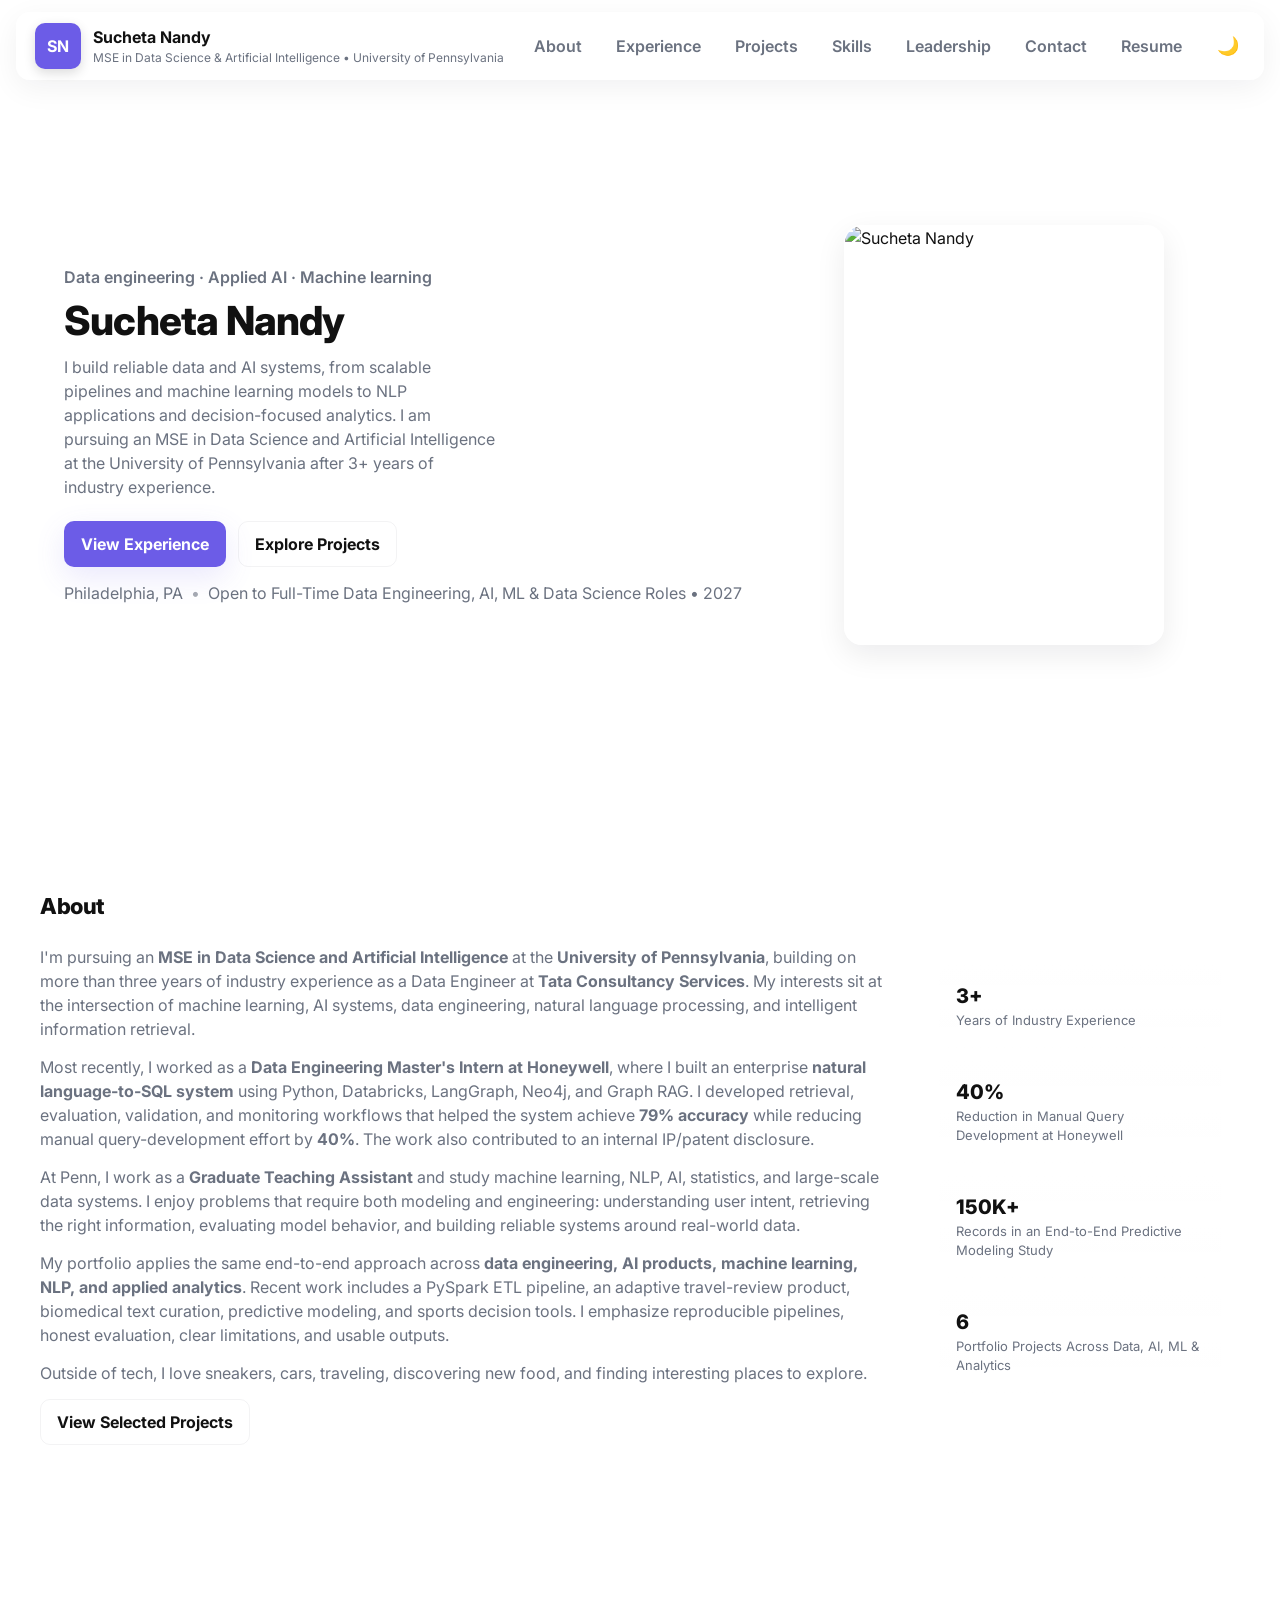
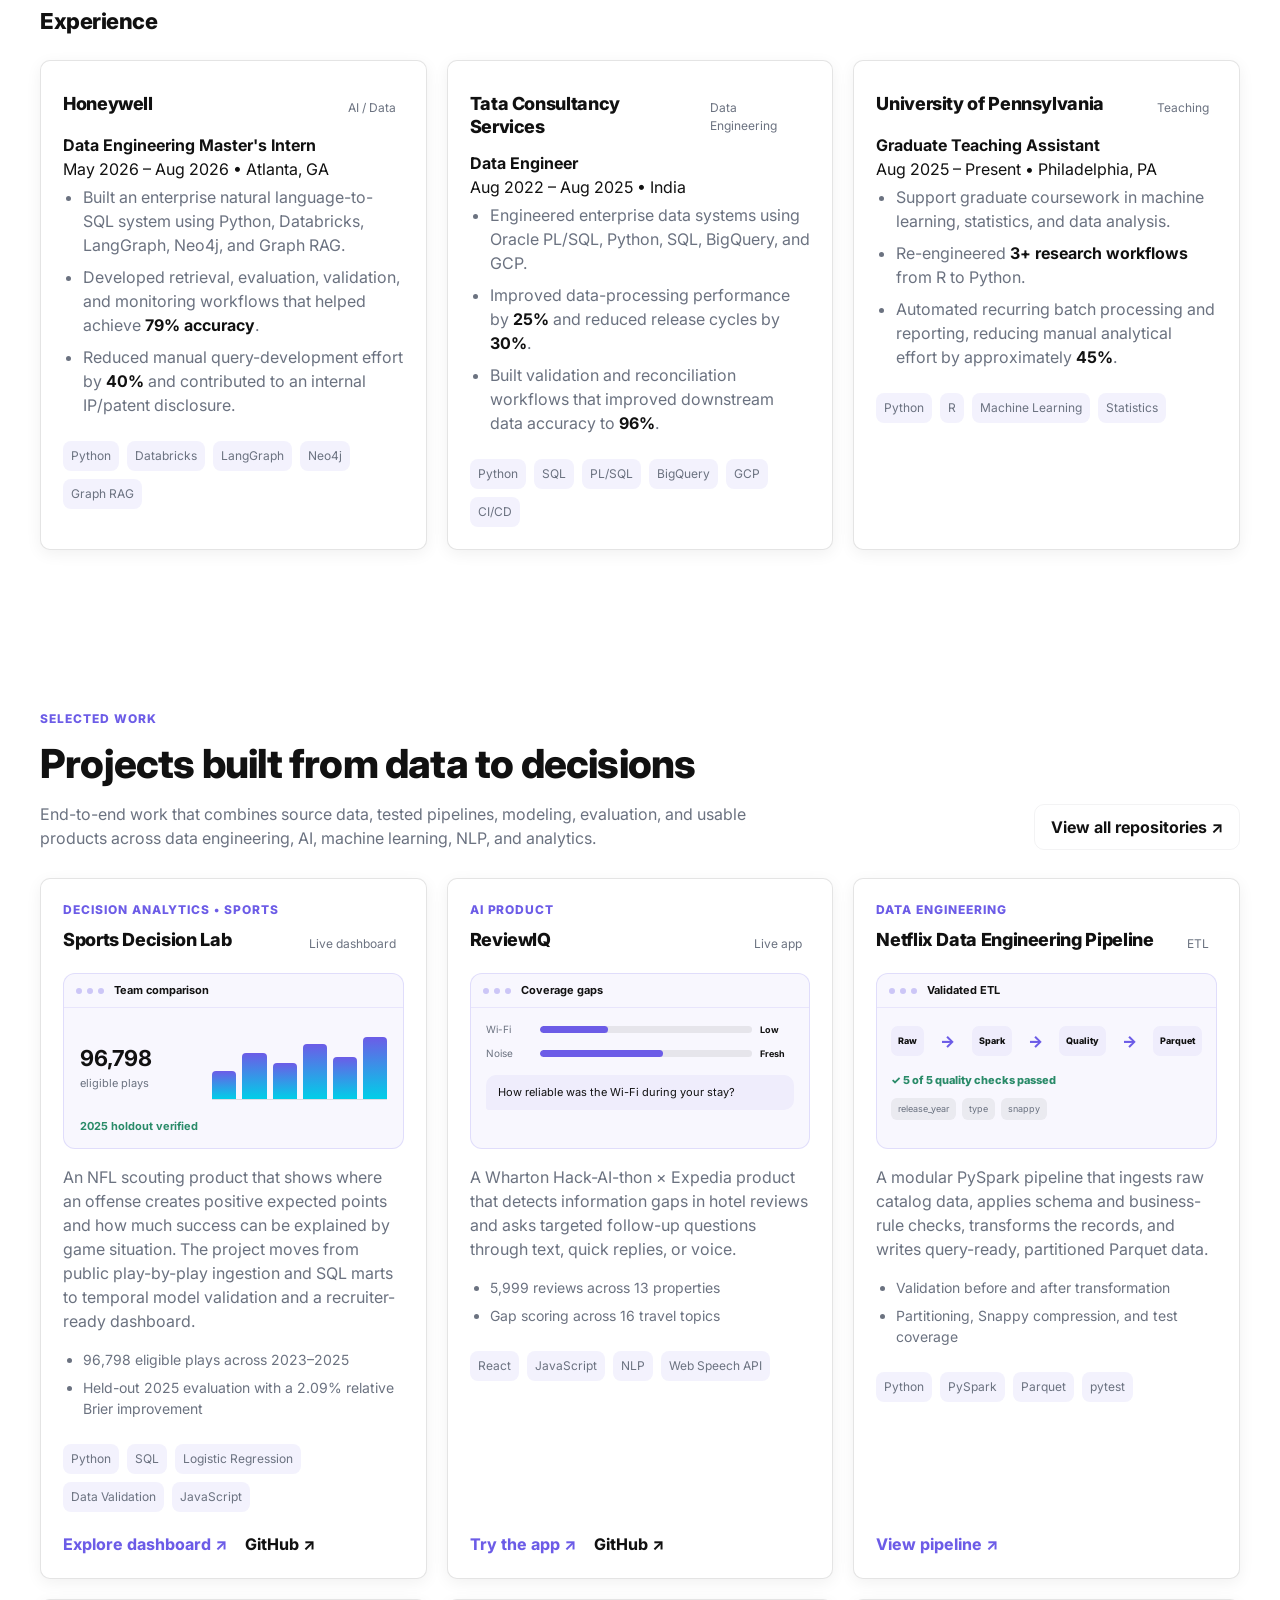
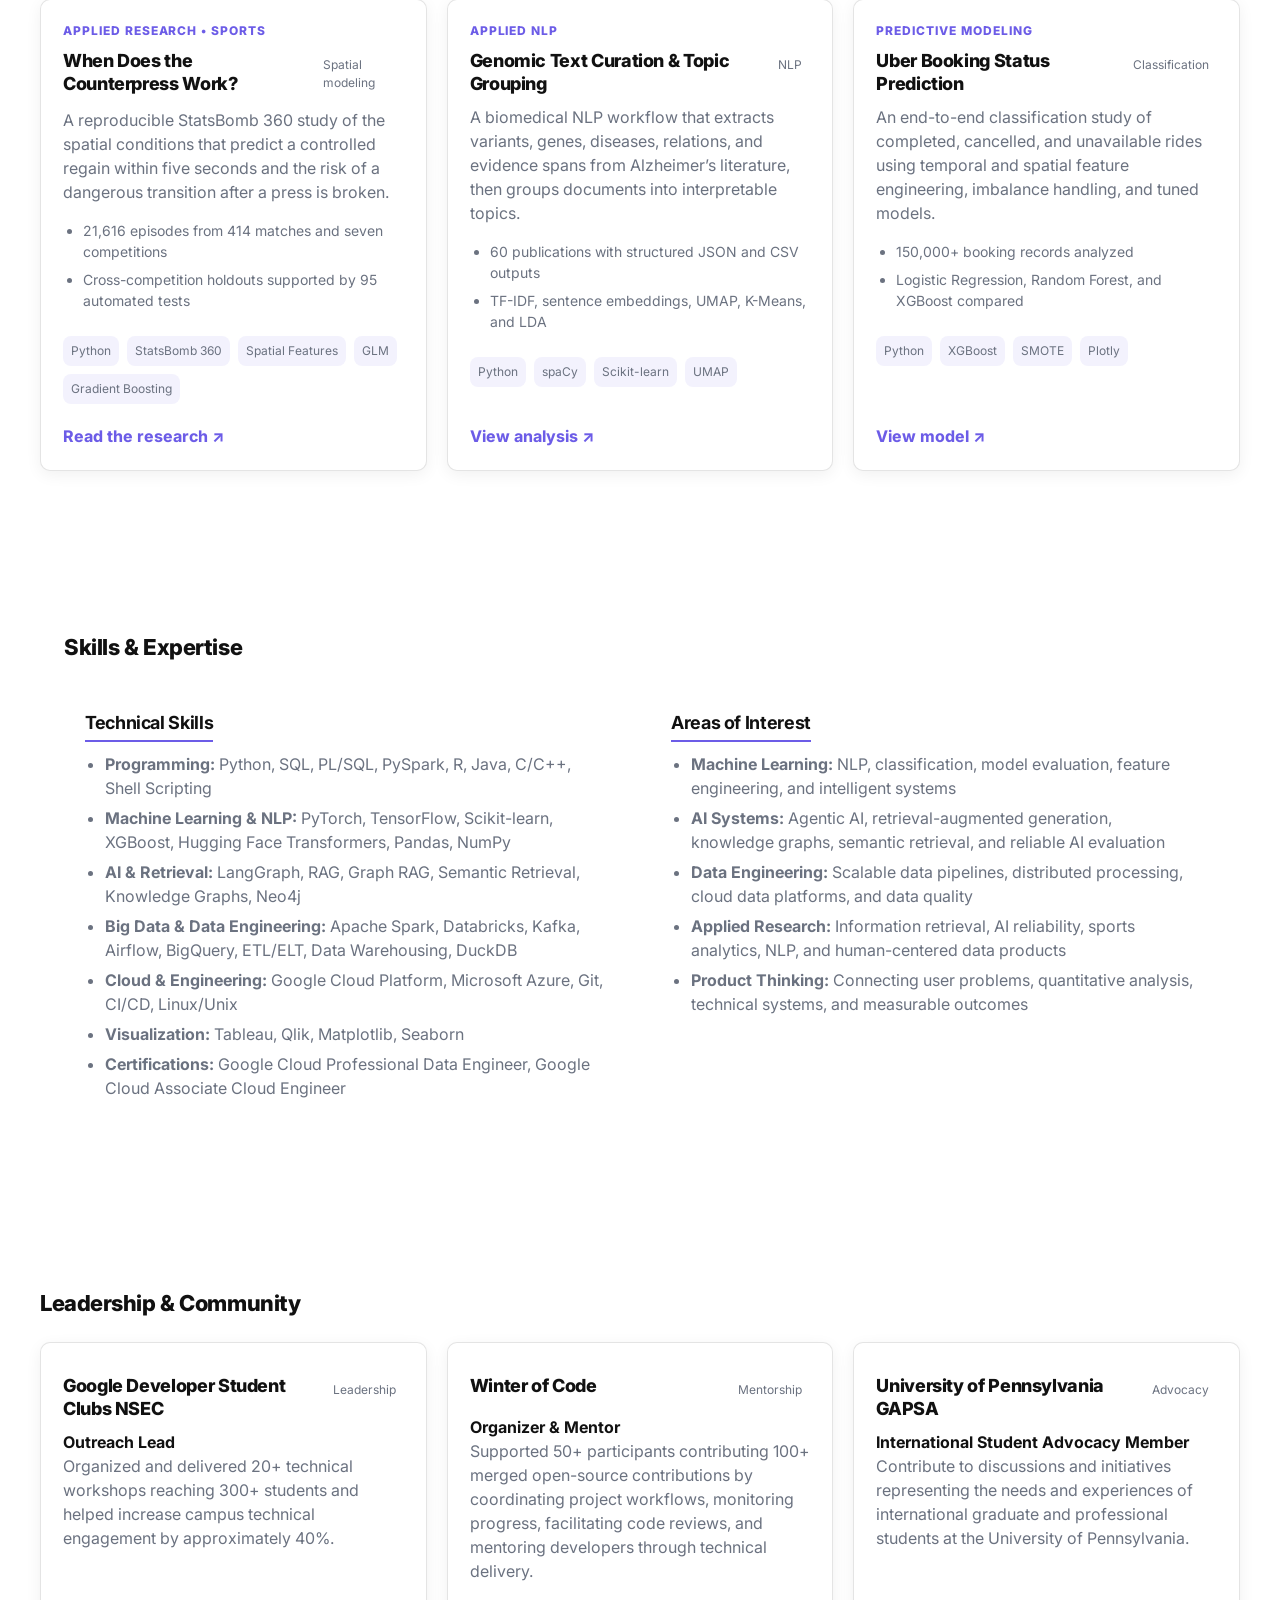
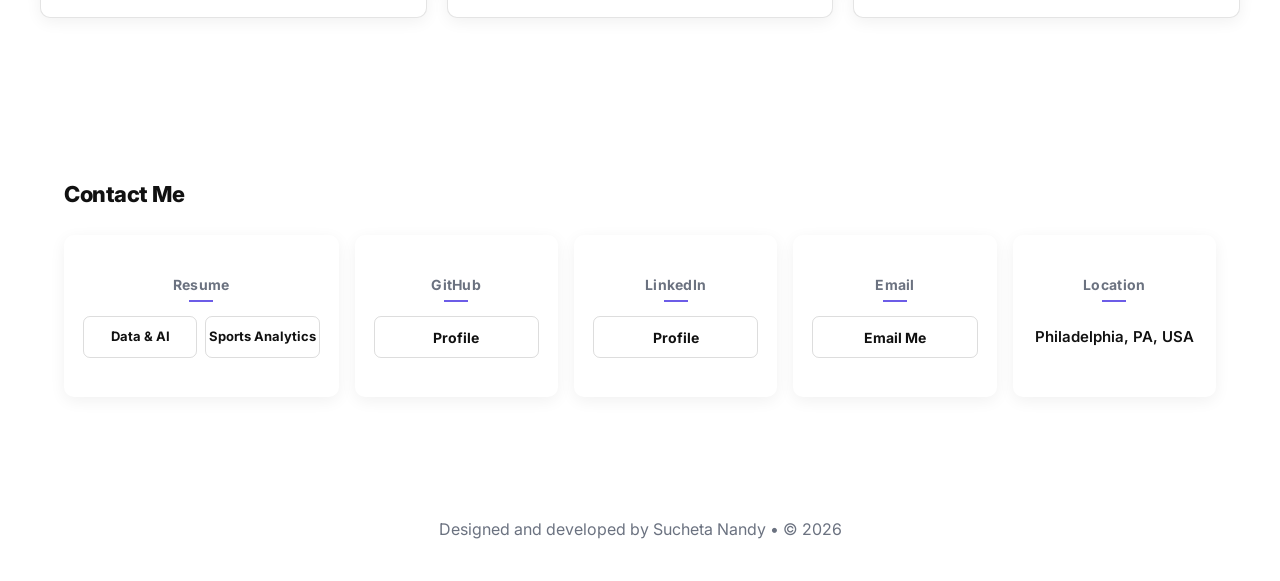
==== index.html @ 01cc17a0 "Align contact card content on shared rows" ====
<!doctype html>
<html lang="en">

<head>
  <meta charset="utf-8" />

  <meta
    name="viewport"
    content="width=device-width, initial-scale=1"
  />

  <title>Sucheta Nandy | Data, AI &amp; Machine Learning</title>

  <link
    rel="icon"
    type="image/png"
    href="images/favourite.png"
  />

  <meta
    name="description"
    content="Sucheta Nandy is a University of Pennsylvania MSE candidate and data engineer building reliable products across data engineering, artificial intelligence, machine learning, NLP, and applied analytics."
  />

  <link rel="canonical" href="https://sucheta-nandy.github.io/" />
  <meta name="theme-color" content="#6c5ce7" />

  <meta property="og:type" content="website" />
  <meta property="og:site_name" content="Sucheta Nandy" />
  <meta property="og:title" content="Sucheta Nandy | Data, AI &amp; Machine Learning" />
  <meta property="og:description" content="Data engineer and UPenn MSE candidate building reliable systems across data engineering, artificial intelligence, machine learning, NLP, and analytics." />
  <meta property="og:url" content="https://sucheta-nandy.github.io/" />
  <meta property="og:image" content="https://sucheta-nandy.github.io/assets/images/portfolio-social-preview.png" />
  <meta property="og:image:width" content="1200" />
  <meta property="og:image:height" content="630" />
  <meta property="og:image:alt" content="Sucheta Nandy data, AI, and machine learning portfolio" />

  <meta name="twitter:card" content="summary_large_image" />
  <meta name="twitter:title" content="Sucheta Nandy | Data, AI &amp; Machine Learning" />
  <meta name="twitter:description" content="Building reliable systems from data to decisions." />
  <meta name="twitter:image" content="https://sucheta-nandy.github.io/assets/images/portfolio-social-preview.png" />
  <meta name="twitter:image:alt" content="Sucheta Nandy data, AI, and machine learning portfolio" />

  <link rel="preconnect" href="https://fonts.googleapis.com" />
  <link rel="preconnect" href="https://fonts.gstatic.com" crossorigin />
  <link
    href="https://fonts.googleapis.com/css2?family=Inter:wght@400;500;600;700;800&display=swap"
    rel="stylesheet"
  />

  <link
    rel="stylesheet"
    href="style.css?v=20261102-2"
  />
</head>


<body data-theme="light">

  <!-- ===================================================== -->
  <!-- HEADER -->
  <!-- ===================================================== -->

  <header class="nav glass">

    <div class="brand">

      <div class="logo">
        SN
      </div>

      <div class="brand-text">

        <div class="name">
          Sucheta Nandy
        </div>

        <div class="subtitle">
          MSE in Data Science &amp; Artificial Intelligence • University of Pennsylvania
        </div>

      </div>

    </div>


    <nav class="nav-links">

      <a href="#about">
        About
      </a>

      <a href="#experience">
        Experience
      </a>

      <a href="#projects">
        Projects
      </a>

      <a href="#skills">
        Skills
      </a>

      <a href="#leadership">
        Leadership
      </a>

      <a href="#contact">
        Contact
      </a>

      <a
        href="assets/resumes/sucheta-nandy-data-ai-resume.pdf"
        target="_blank"
        rel="noopener noreferrer"
      >
        Resume
      </a>

    </nav>


    <div class="controls">

      <button
        id="themeToggle"
        aria-label="Toggle theme"
      >
        🌙
      </button>

      <button
        id="menuToggle"
        class="mobile-only"
        aria-label="Open menu"
      >
        ☰
      </button>

    </div>

  </header>



  <!-- ===================================================== -->
  <!-- MOBILE MENU -->
  <!-- ===================================================== -->

  <div
    id="mobileMenu"
    class="mobile-menu"
  >

    <a href="#about">
      About
    </a>

    <a href="#experience">
      Experience
    </a>

    <a href="#projects">
      Projects
    </a>

    <a href="#skills">
      Skills
    </a>

    <a href="#leadership">
      Leadership
    </a>

    <a href="#contact">
      Contact
    </a>

    <a
      href="assets/resumes/sucheta-nandy-data-ai-resume.pdf"
      target="_blank"
      rel="noopener noreferrer"
    >
      Resume
    </a>

  </div>



  <main>

    <!-- ===================================================== -->
    <!-- HERO -->
    <!-- ===================================================== -->

    <section class="hero">

      <div class="hero-inner">

        <div class="hero-left">

          <div class="eyebrow">
            Data engineering · Applied AI · Machine learning
          </div>


          <h1 class="title">

            <span class="static">
              Sucheta Nandy
            </span>

          </h1>


          <p class="lead">
            I build reliable data and AI systems, from scalable
            pipelines and machine learning models to NLP applications
            and decision-focused analytics. I am pursuing an MSE in
            Data Science and Artificial Intelligence at the University
            of Pennsylvania after 3+ years of industry experience.
          </p>


          <div class="hero-ctas">

            <a
              href="#experience"
              class="btn primary"
            >
              View Experience
            </a>

            <a
              href="#projects"
              class="btn outline"
            >
              Explore Projects
            </a>

          </div>


          <div class="meta">

            <span>
              Philadelphia, PA
            </span>

            <span class="dot">
              •
            </span>

            <span>
              Open to Full-Time Data Engineering, AI, ML &amp; Data Science Roles • 2027
            </span>

          </div>

        </div>



        <div class="hero-right">

          <div class="portrait-frame glass">

            <img
              src="images/nycpic.jpg"
              alt="Sucheta Nandy"
              class="portrait-photo"
            />

          </div>

        </div>

      </div>

    </section>



    <!-- ===================================================== -->
    <!-- ABOUT -->
    <!-- ===================================================== -->

    <section
      id="about"
      class="section container fade-up"
    >

      <h2 class="section-title">
        About
      </h2>


      <div class="about-grid">

        <div class="about-text">

          <p>
            I'm pursuing an
            <strong>MSE in Data Science and Artificial Intelligence</strong>
            at the
            <strong>University of Pennsylvania</strong>,
            building on more than three years of industry
            experience as a Data Engineer at
            <strong>Tata Consultancy Services</strong>.
            My interests sit at the intersection of
            machine learning, AI systems, data engineering,
            natural language processing, and intelligent
            information retrieval.
          </p>


          <p>
            Most recently, I worked as a
            <strong>Data Engineering Master's Intern at Honeywell</strong>,
            where I built an enterprise
            <strong>natural language-to-SQL system</strong>
            using Python, Databricks, LangGraph, Neo4j,
            and Graph RAG. I developed retrieval,
            evaluation, validation, and monitoring workflows
            that helped the system achieve
            <strong>79% accuracy</strong>
            while reducing manual query-development effort
            by
            <strong>40%</strong>.
            The work also contributed to an internal
            IP/patent disclosure.
          </p>


          <p>
            At Penn, I work as a
            <strong>Graduate Teaching Assistant</strong>
            and study machine learning, NLP, AI,
            statistics, and large-scale data systems.
            I enjoy problems that require both modeling
            and engineering: understanding user intent,
            retrieving the right information, evaluating
            model behavior, and building reliable systems
            around real-world data.
          </p>


          <p>
            My portfolio applies the same end-to-end approach across
            <strong>data engineering, AI products, machine learning,
            NLP, and applied analytics</strong>. Recent work includes
            a PySpark ETL pipeline, an adaptive travel-review product,
            biomedical text curation, predictive modeling, and sports
            decision tools. I emphasize reproducible pipelines, honest
            evaluation, clear limitations, and usable outputs.
          </p>


          <p>
            Outside of tech, I love sneakers, cars,
            traveling, discovering new food, and finding
            interesting places to explore.
          </p>


          <a
            class="btn outline"
            href="#projects"
          >
            View Selected Projects
          </a>

        </div>



        <div class="about-stats glass">

          <div>

            <div class="stat">
              3+
            </div>

            <div class="stat-label">
              Years of Industry Experience
            </div>

          </div>


          <div>

            <div class="stat">
              40%
            </div>

            <div class="stat-label">
              Reduction in Manual Query Development at Honeywell
            </div>

          </div>


          <div>

            <div class="stat">
              150K+
            </div>

            <div class="stat-label">
              Records in an End-to-End Predictive Modeling Study
            </div>

          </div>


          <div>

            <div class="stat">
              6
            </div>

            <div class="stat-label">
              Portfolio Projects Across Data, AI, ML &amp; Analytics
            </div>

          </div>

        </div>

      </div>

    </section>



    <!-- ===================================================== -->
    <!-- EXPERIENCE -->
    <!-- ===================================================== -->

    <section
      id="experience"
      class="section container fade-up"
    >

      <h2 class="section-title">
        Experience
      </h2>


      <div class="projects-grid">


        <!-- HONEYWELL -->

        <article class="project-card fade-up">

          <div class="card-top">

            <div class="card-title">
              Honeywell
            </div>

            <div class="card-badge">
              AI / Data
            </div>

          </div>


          <p>
            <strong>
              Data Engineering Master's Intern
            </strong>
            <br />
            May 2026 – Aug 2026 • Atlanta, GA
          </p>


          <ul class="impact-list">
            <li>Built an enterprise natural language-to-SQL system using Python, Databricks, LangGraph, Neo4j, and Graph RAG.</li>
            <li>Developed retrieval, evaluation, validation, and monitoring workflows that helped achieve <strong>79% accuracy</strong>.</li>
            <li>Reduced manual query-development effort by <strong>40%</strong> and contributed to an internal IP/patent disclosure.</li>
          </ul>


          <div class="card-tech">

            <span>
              Python
            </span>

            <span>
              Databricks
            </span>

            <span>
              LangGraph
            </span>

            <span>
              Neo4j
            </span>

            <span>
              Graph RAG
            </span>

          </div>

        </article>



        <!-- TCS -->

        <article class="project-card fade-up">

          <div class="card-top">

            <div class="card-title">
              Tata Consultancy Services
            </div>

            <div class="card-badge">
              Data Engineering
            </div>

          </div>


          <p>
            <strong>
              Data Engineer
            </strong>
            <br />
            Aug 2022 – Aug 2025 • India
          </p>


          <ul class="impact-list">
            <li>Engineered enterprise data systems using Oracle PL/SQL, Python, SQL, BigQuery, and GCP.</li>
            <li>Improved data-processing performance by <strong>25%</strong> and reduced release cycles by <strong>30%</strong>.</li>
            <li>Built validation and reconciliation workflows that improved downstream data accuracy to <strong>96%</strong>.</li>
          </ul>


          <div class="card-tech">

            <span>
              Python
            </span>

            <span>
              SQL
            </span>

            <span>
              PL/SQL
            </span>

            <span>
              BigQuery
            </span>

            <span>
              GCP
            </span>

            <span>
              CI/CD
            </span>

          </div>

        </article>



        <!-- UPENN -->

        <article class="project-card fade-up">

          <div class="card-top">

            <div class="card-title">
              University of Pennsylvania
            </div>

            <div class="card-badge">
              Teaching
            </div>

          </div>


          <p>
            <strong>
              Graduate Teaching Assistant
            </strong>
            <br />
            Aug 2025 – Present • Philadelphia, PA
          </p>


          <ul class="impact-list">
            <li>Support graduate coursework in machine learning, statistics, and data analysis.</li>
            <li>Re-engineered <strong>3+ research workflows</strong> from R to Python.</li>
            <li>Automated recurring batch processing and reporting, reducing manual analytical effort by approximately <strong>45%</strong>.</li>
          </ul>


          <div class="card-tech">

            <span>
              Python
            </span>

            <span>
              R
            </span>

            <span>
              Machine Learning
            </span>

            <span>
              Statistics
            </span>

          </div>

        </article>

      </div>

    </section>



    <!-- ===================================================== -->
    <!-- PROJECTS -->
    <!-- ===================================================== -->

    <section
      id="projects"
      class="section container fade-up"
    >

      <div class="section-heading-row">
        <div>
          <div class="section-kicker">Selected work</div>
          <h2 class="section-title">
            Projects built from data to decisions
          </h2>
          <p class="section-intro">
            End-to-end work that combines source data, tested
            pipelines, modeling, evaluation, and usable products across
            data engineering, AI, machine learning, NLP, and analytics.
          </p>
        </div>

        <a
          class="btn outline"
          href="https://github.com/sucheta-nandy?tab=repositories"
          target="_blank"
          rel="noopener noreferrer"
        >
          View all repositories ↗
        </a>
      </div>


      <div class="projects-grid portfolio-projects">

        <article class="project-card fade-up">
          <div class="project-kicker">Decision analytics • Sports</div>

          <div class="card-top">
            <h3 class="card-title">Sports Decision Lab</h3>
            <div class="card-badge">Live dashboard</div>
          </div>

          <div class="project-preview preview-sports" role="img" aria-label="Sports Decision Lab preview showing eligible play volume and a 2025 model holdout chart">
            <div class="preview-toolbar">
              <span class="preview-dot"></span>
              <span class="preview-dot"></span>
              <span class="preview-dot"></span>
              <strong>Team comparison</strong>
            </div>
            <div class="sports-preview-body">
              <div class="preview-metric">
                <strong>96,798</strong>
                <span>eligible plays</span>
              </div>
              <div class="preview-bars" aria-hidden="true">
                <span style="--bar-height: 42%"></span>
                <span style="--bar-height: 68%"></span>
                <span style="--bar-height: 54%"></span>
                <span style="--bar-height: 82%"></span>
                <span style="--bar-height: 63%"></span>
                <span style="--bar-height: 92%"></span>
              </div>
              <div class="preview-status">2025 holdout verified</div>
            </div>
          </div>

          <p class="card-desc">
            An NFL scouting product that shows where an offense
            creates positive expected points and how much success
            can be explained by game situation. The project moves
            from public play-by-play ingestion and SQL marts to
            temporal model validation and a recruiter-ready dashboard.
          </p>

          <ul class="project-proof compact-proof">
            <li>96,798 eligible plays across 2023–2025</li>
            <li>Held-out 2025 evaluation with a 2.09% relative Brier improvement</li>
          </ul>

          <div class="card-tech">
            <span>Python</span>
            <span>SQL</span>
            <span>Logistic Regression</span>
            <span>Data Validation</span>
            <span>JavaScript</span>
          </div>

          <div class="project-actions">
            <a class="project-link primary-link" href="https://sucheta-nandy.github.io/sports-decision-lab/" target="_blank" rel="noopener noreferrer">Explore dashboard ↗</a>
            <a class="project-link" href="https://github.com/sucheta-nandy/sports-decision-lab" target="_blank" rel="noopener noreferrer">GitHub ↗</a>
          </div>
        </article>


        <article class="project-card fade-up">
          <div class="project-kicker">AI product</div>
          <div class="card-top">
            <h3 class="card-title">ReviewIQ</h3>
            <div class="card-badge">Live app</div>
          </div>

          <div class="project-preview preview-review" role="img" aria-label="ReviewIQ preview showing hotel review coverage gaps and a contextual follow-up question">
            <div class="preview-toolbar">
              <span class="preview-dot"></span>
              <span class="preview-dot"></span>
              <span class="preview-dot"></span>
              <strong>Coverage gaps</strong>
            </div>
            <div class="review-preview-body">
              <div class="topic-row"><span>Wi-Fi</span><i style="--coverage: 32%"></i><b>Low</b></div>
              <div class="topic-row"><span>Noise</span><i style="--coverage: 58%"></i><b>Fresh</b></div>
              <div class="review-question">How reliable was the Wi-Fi during your stay?</div>
            </div>
          </div>
          <p class="card-desc">
            A Wharton Hack-AI-thon × Expedia product that detects
            information gaps in hotel reviews and asks targeted
            follow-up questions through text, quick replies, or voice.
          </p>
          <ul class="project-proof compact-proof">
            <li>5,999 reviews across 13 properties</li>
            <li>Gap scoring across 16 travel topics</li>
          </ul>
          <div class="card-tech">
            <span>React</span>
            <span>JavaScript</span>
            <span>NLP</span>
            <span>Web Speech API</span>
          </div>
          <div class="project-actions">
            <a class="project-link primary-link" href="https://reviewiq-rho.vercel.app" target="_blank" rel="noopener noreferrer">Try the app ↗</a>
            <a class="project-link" href="https://github.com/sucheta-nandy/reviewiq" target="_blank" rel="noopener noreferrer">GitHub ↗</a>
          </div>
        </article>


        <article class="project-card fade-up">
          <div class="project-kicker">Data engineering</div>
          <div class="card-top">
            <h3 class="card-title">Netflix Data Engineering Pipeline</h3>
            <div class="card-badge">ETL</div>
          </div>

          <div class="project-preview preview-pipeline" role="img" aria-label="Netflix data pipeline preview showing ingestion, Spark transformation, quality checks, and Parquet output">
            <div class="preview-toolbar">
              <span class="preview-dot"></span>
              <span class="preview-dot"></span>
              <span class="preview-dot"></span>
              <strong>Validated ETL</strong>
            </div>
            <div class="pipeline-preview-body">
              <div class="pipeline-flow">
                <span>Raw</span><i>→</i><span>Spark</span><i>→</i><span>Quality</span><i>→</i><span>Parquet</span>
              </div>
              <div class="pipeline-check">✓ 5 of 5 quality checks passed</div>
              <div class="pipeline-partitions"><span>release_year</span><span>type</span><span>snappy</span></div>
            </div>
          </div>
          <p class="card-desc">
            A modular PySpark pipeline that ingests raw catalog data,
            applies schema and business-rule checks, transforms the
            records, and writes query-ready, partitioned Parquet data.
          </p>
          <ul class="project-proof compact-proof">
            <li>Validation before and after transformation</li>
            <li>Partitioning, Snappy compression, and test coverage</li>
          </ul>
          <div class="card-tech">
            <span>Python</span>
            <span>PySpark</span>
            <span>Parquet</span>
            <span>pytest</span>
          </div>
          <div class="project-actions">
            <a class="project-link primary-link" href="https://github.com/sucheta-nandy/netflix-data-pipeline" target="_blank" rel="noopener noreferrer">View pipeline ↗</a>
          </div>
        </article>


        <article class="project-card fade-up">
          <div class="project-kicker">Applied research • Sports</div>

          <div class="card-top">
            <h3 class="card-title">When Does the Counterpress Work?</h3>
            <div class="card-badge">Spatial modeling</div>
          </div>

          <p class="card-desc">
            A reproducible StatsBomb 360 study of the spatial
            conditions that predict a controlled regain within five
            seconds and the risk of a dangerous transition after a
            press is broken.
          </p>

          <ul class="project-proof compact-proof">
            <li>21,616 episodes from 414 matches and seven competitions</li>
            <li>Cross-competition holdouts supported by 95 automated tests</li>
          </ul>

          <div class="card-tech">
            <span>Python</span>
            <span>StatsBomb 360</span>
            <span>Spatial Features</span>
            <span>GLM</span>
            <span>Gradient Boosting</span>
          </div>

          <div class="project-actions">
            <a class="project-link primary-link" href="https://github.com/sucheta-nandy/counterpress-spatial-analysis" target="_blank" rel="noopener noreferrer">Read the research ↗</a>
          </div>
        </article>


        <article class="project-card fade-up">
          <div class="project-kicker">Applied NLP</div>
          <div class="card-top">
            <h3 class="card-title">Genomic Text Curation &amp; Topic Grouping</h3>
            <div class="card-badge">NLP</div>
          </div>
          <p class="card-desc">
            A biomedical NLP workflow that extracts variants, genes,
            diseases, relations, and evidence spans from Alzheimer’s
            literature, then groups documents into interpretable topics.
          </p>
          <ul class="project-proof compact-proof">
            <li>60 publications with structured JSON and CSV outputs</li>
            <li>TF-IDF, sentence embeddings, UMAP, K-Means, and LDA</li>
          </ul>
          <div class="card-tech">
            <span>Python</span>
            <span>spaCy</span>
            <span>Scikit-learn</span>
            <span>UMAP</span>
          </div>
          <div class="project-actions">
            <a class="project-link primary-link" href="https://github.com/sucheta-nandy/genomic-nlp-pipeline" target="_blank" rel="noopener noreferrer">View analysis ↗</a>
          </div>
        </article>


        <article class="project-card fade-up">
          <div class="project-kicker">Predictive modeling</div>
          <div class="card-top">
            <h3 class="card-title">Uber Booking Status Prediction</h3>
            <div class="card-badge">Classification</div>
          </div>
          <p class="card-desc">
            An end-to-end classification study of completed,
            cancelled, and unavailable rides using temporal and spatial
            feature engineering, imbalance handling, and tuned models.
          </p>
          <ul class="project-proof compact-proof">
            <li>150,000+ booking records analyzed</li>
            <li>Logistic Regression, Random Forest, and XGBoost compared</li>
          </ul>
          <div class="card-tech">
            <span>Python</span>
            <span>XGBoost</span>
            <span>SMOTE</span>
            <span>Plotly</span>
          </div>
          <div class="project-actions">
            <a class="project-link primary-link" href="https://github.com/sucheta-nandy/Uber_booking_status_prediction" target="_blank" rel="noopener noreferrer">View model ↗</a>
          </div>
        </article>

      </div>

    </section>



    <!-- ===================================================== -->
    <!-- SKILLS -->
    <!-- ===================================================== -->

    <section
      id="skills"
      class="skills section fade-up"
    >

      <div class="container">


        <div class="section-title">
          Skills &amp; Expertise
        </div>


        <div class="skills-grid">


          <!-- TECHNICAL SKILLS -->

          <div class="skill-category glass fade-up">

            <h3>
              Technical Skills
            </h3>


            <ul>

              <li>
                <strong>
                  Programming:
                </strong>
                Python, SQL, PL/SQL, PySpark, R,
                Java, C/C++, Shell Scripting
              </li>


              <li>
                <strong>
                  Machine Learning &amp; NLP:
                </strong>
                PyTorch, TensorFlow, Scikit-learn,
                XGBoost, Hugging Face Transformers,
                Pandas, NumPy
              </li>


              <li>
                <strong>
                  AI &amp; Retrieval:
                </strong>
                LangGraph, RAG, Graph RAG,
                Semantic Retrieval, Knowledge Graphs,
                Neo4j
              </li>


              <li>
                <strong>
                  Big Data &amp; Data Engineering:
                </strong>
                Apache Spark, Databricks, Kafka,
                Airflow, BigQuery, ETL/ELT,
                Data Warehousing, DuckDB
              </li>


              <li>
                <strong>
                  Cloud &amp; Engineering:
                </strong>
                Google Cloud Platform, Microsoft Azure,
                Git, CI/CD, Linux/Unix
              </li>


              <li>
                <strong>
                  Visualization:
                </strong>
                Tableau, Qlik, Matplotlib, Seaborn
              </li>


              <li>
                <strong>
                  Certifications:
                </strong>
                Google Cloud Professional Data Engineer,
                Google Cloud Associate Cloud Engineer
              </li>

            </ul>

          </div>



          <!-- AREAS OF INTEREST -->

          <div class="skill-category glass fade-up">

            <h3>
              Areas of Interest
            </h3>


            <ul>

              <li>
                <strong>
                  Machine Learning:
                </strong>
                NLP, classification, model evaluation,
                feature engineering, and intelligent systems
              </li>


              <li>
                <strong>
                  AI Systems:
                </strong>
                Agentic AI, retrieval-augmented generation,
                knowledge graphs, semantic retrieval,
                and reliable AI evaluation
              </li>


              <li>
                <strong>
                  Data Engineering:
                </strong>
                Scalable data pipelines, distributed
                processing, cloud data platforms,
                and data quality
              </li>


              <li>
                <strong>
                  Applied Research:
                </strong>
                Information retrieval, AI reliability,
                sports analytics, NLP, and human-centered
                data products
              </li>


              <li>
                <strong>
                  Product Thinking:
                </strong>
                Connecting user problems, quantitative
                analysis, technical systems, and measurable
                outcomes
              </li>

            </ul>

          </div>

        </div>

      </div>

    </section>



    <!-- ===================================================== -->
    <!-- LEADERSHIP -->
    <!-- ===================================================== -->

    <section
      id="leadership"
      class="section container fade-up"
    >

      <h2 class="section-title">
        Leadership &amp; Community
      </h2>


      <div class="projects-grid">


        <!-- GDSC -->

        <article class="project-card fade-up">

          <div class="card-top">

            <div class="card-title">
              Google Developer Student Clubs NSEC
            </div>

            <div class="card-badge">
              Leadership
            </div>

          </div>


          <p>
            <strong>
              Outreach Lead
            </strong>
          </p>


          <p class="card-desc">
            Organized and delivered 20+ technical workshops
            reaching 300+ students and helped increase
            campus technical engagement by approximately 40%.
          </p>

        </article>



        <!-- WINTER OF CODE -->

        <article class="project-card fade-up">

          <div class="card-top">

            <div class="card-title">
              Winter of Code
            </div>

            <div class="card-badge">
              Mentorship
            </div>

          </div>


          <p>
            <strong>
              Organizer &amp; Mentor
            </strong>
          </p>


          <p class="card-desc">
            Supported 50+ participants contributing
            100+ merged open-source contributions by
            coordinating project workflows, monitoring
            progress, facilitating code reviews, and
            mentoring developers through technical delivery.
          </p>

        </article>



        <!-- GAPSA -->

        <article class="project-card fade-up">

          <div class="card-top">

            <div class="card-title">
              University of Pennsylvania GAPSA
            </div>

            <div class="card-badge">
              Advocacy
            </div>

          </div>


          <p>
            <strong>
              International Student Advocacy Member
            </strong>
          </p>


          <p class="card-desc">
            Contribute to discussions and initiatives
            representing the needs and experiences of
            international graduate and professional students
            at the University of Pennsylvania.
          </p>

        </article>

      </div>

    </section>



    <!-- ===================================================== -->
    <!-- CONTACT -->
    <!-- ===================================================== -->

    <section
      id="contact"
      class="contact section fade-up"
    >

      <div class="container">


        <div class="section-title">
          Contact Me
        </div>


        <div class="contact-grid">


          <!-- RESUME -->

          <div class="contact-card contact-card--resume glass fade-up">

            <div class="small">
              Resume
            </div>

            <div class="contact-actions">
              <a
                href="assets/resumes/sucheta-nandy-data-ai-resume.pdf"
                target="_blank"
                rel="noopener noreferrer"
                class="btn"
              >
                Data &amp; AI
              </a>

              <a
                href="assets/resumes/sucheta-nandy-sports-analytics-resume.pdf"
                target="_blank"
                rel="noopener noreferrer"
                class="btn"
              >
                Sports Analytics
              </a>
            </div>

          </div>



          <!-- GITHUB -->

          <div class="contact-card glass fade-up">

            <div class="small">
              GitHub
            </div>

            <a
              href="https://github.com/sucheta-nandy"
              target="_blank"
              rel="noopener noreferrer"
              class="btn"
            >
              Profile
            </a>

          </div>



          <!-- LINKEDIN -->

          <div class="contact-card glass fade-up">

            <div class="small">
              LinkedIn
            </div>

            <a
              href="https://www.linkedin.com/in/suchetanandy"
              target="_blank"
              rel="noopener noreferrer"
              class="btn"
            >
              Profile
            </a>

          </div>



          <!-- EMAIL -->

          <div class="contact-card glass fade-up">

            <div class="small">
              Email
            </div>

            <a
              href="mailto:suchetanandy217@gmail.com"
              class="btn"
            >
              Email Me
            </a>

          </div>



          <!-- LOCATION -->

          <div class="contact-card glass fade-up">

            <div class="small">
              Location
            </div>

            <div>
              Philadelphia, PA, USA
            </div>

          </div>

        </div>

      </div>

    </section>



    <!-- ===================================================== -->
    <!-- FOOTER -->
    <!-- ===================================================== -->

    <footer class="footer">

      <div>
        Designed and developed by Sucheta Nandy
        •
        ©
        <span id="year"></span>
      </div>

    </footer>

  </main>


  <script src="script.js?v=20261102-2"></script>

</body>

</html>
---- style.css ----
:root {
  --bg: #ffffff;
  --fg: #111111;
  --muted: #6b7280;
  --brand: #6c5ce7;
  --glass-bg: rgba(255,255,255,0.65);
  --glass-border: rgba(255,255,255,0.25);
  --glass-shadow: 0 8px 30px rgba(16,24,40,0.06);
  --card-shadow: 0 10px 30px rgba(2,6,23,0.08);
  --max-width: 1200px;
  --font-body: 'Inter', 'Helvetica Neue', Arial, sans-serif;
  --font-display: 'Inter', 'Helvetica Neue', Arial, sans-serif;
}

/* TRUE dark mode */
body[data-theme="dark"] {
  --bg: #0b0d17;
  --fg: #e6eef6;
  --muted: #9aa9b6;
  --brand: #ff79a8;
  --glass-bg: rgba(15,17,25,0.5);
  --glass-border: rgba(255,255,255,0.08);
  --glass-shadow: 0 10px 30px rgba(0,0,0,0.5);
  --card-shadow: 0 12px 40px rgba(0,0,0,0.5);
}

* {
  margin: 0;
  padding: 0;
  box-sizing: border-box;
}

html, body { height: 100%; }
section[id] { scroll-margin-top: 104px; }

body {
  font-family: var(--font-body);
  background: var(--bg);
  color: var(--fg);
  line-height: 1.5;
  scroll-behavior: smooth;
  transition: background 0.4s ease, color 0.4s ease;
}

h1, h2, h3,
.title,
.section-title,
.card-title,
.brand-text .name,
.nav-links a,
.btn {
  font-family: var(--font-display);
}

h1, h2, h3,
.title,
.section-title,
.card-title {
  letter-spacing: -0.02em;
}

/* Container */
.container {
  max-width: var(--max-width);
  margin: 0 auto;
  padding: 0 24px;
}

/* NAVIGATION */
.nav {
  position: fixed;
  top: 12px;
  left: 0;
  right: 0;
  margin: 0 auto;
  max-width: calc(var(--max-width) + 48px);
  padding: 10px 18px;
  display: flex;
  align-items: center;
  justify-content: space-between;
  gap: 12px;
  z-index: 60;
  border-radius: 14px;
  background: var(--glass-bg);
  border: 1px solid var(--glass-border);
  box-shadow: var(--glass-shadow);
  backdrop-filter: blur(10px) saturate(120%);
}

/* Brand / Logo */
.brand {
  display: flex;
  align-items: center;
  gap: 12px;
}

.logo {
  width: 46px;
  height: 46px;
  border-radius: 10px;
  display: flex;
  align-items: center;
  justify-content: center;
  font-weight: 700;
  color: white;
  background: var(--brand);
  box-shadow: 0 4px 12px rgba(0,0,0,0.14);
}

.brand-text .name { font-weight: 700; }
.brand-text .subtitle { font-size: 12px; color: var(--muted); }

/* Links */
.nav-links { display: flex; gap: 18px; align-items: center; }
.nav-links a {
  color: var(--muted);
  text-decoration: none;
  font-weight: 600;
  padding: 8px;
  border-radius: 8px;
  transition: all 0.25s ease;
}
.nav-links a:hover {
  color: var(--fg);
  transform: translateY(-2px);
}
.nav-links .cta-link {
  background: linear-gradient(90deg, var(--brand), #00cfe8);
  color: white;
  padding: 8px 12px;
  font-weight: 700;
  box-shadow: 0 8px 24px rgba(108,92,231,0.12);
}

/* Controls */
.controls { display: flex; align-items: center; gap: 8px; }
.controls button {
  background: transparent;
  border: 0;
  font-size: 18px;
  cursor: pointer;
  padding: 6px;
  border-radius: 8px;
}
.mobile-only { display: none; }

/* HERO SECTION */
.hero {
  min-height: 90vh;
  display: flex;
  align-items: center;
  padding: 120px 0 60px;
  position: relative;
  overflow: hidden;
}

.hero-inner {
  display: flex;
  align-items: center;
  gap: 40px;
  width: 100%;
  max-width: var(--max-width);
  margin: 0 auto;
  padding: 0 24px;
}
.hero-left { flex: 1; max-width: 720px; }
.hero-right { flex: 0 0 360px; display: flex; justify-content: center; }

.eyebrow { color: var(--muted); font-weight: 600; margin-bottom: 12px; }
.title {
  font-size: 40px;
  line-height: 1.02;
  margin-bottom: 12px;
  font-weight: 800;
}
.title .static { display: block; }
.lead { color: var(--muted); margin: 14px 0 22px; max-width: 60%; }

.hero-ctas { display: flex; gap: 12px; flex-wrap: wrap; margin-bottom: 14px; }
.btn {
  display: inline-flex; align-items: center; gap: 8px;
  padding: 10px 16px; border-radius: 10px;
  font-weight: 700; text-decoration: none;
  border: 1px solid transparent; cursor: pointer;
  transition: transform 0.2s ease, box-shadow 0.2s ease;
  background: transparent; color: var(--fg);
}
.btn.primary {
  background: var(--brand);
  color: white;
  box-shadow: 0 10px 30px rgba(108,92,231,0.14);
}
.btn.outline { border: 1px solid rgba(100,100,110,0.08); }
.btn.ghost { background: transparent; border: 1px solid rgba(100,100,110,0.06); }
.btn.small { padding: 8px 10px; font-size: 13px; border-radius: 8px; }

.meta { color: var(--muted); margin-top: 10px; display: flex; gap: 8px; align-items: center; }
.meta .dot { opacity: 0.6; }

.portrait-frame {
  width: 320px; height: 420px;
  border-radius: 18px; overflow: hidden;
  display: flex; align-items: center; justify-content: center;
  transform-origin: center;
  transition: transform 0.6s cubic-bezier(.2,.9,.2,1), box-shadow 0.3s;
  border: 1px solid var(--glass-border);
  background: linear-gradient(180deg, rgba(255,255,255,0.03), rgba(255,255,255,0.01));
  box-shadow: var(--card-shadow);
}
.portrait-frame img { width: 100%; height: 100%; object-fit: cover; display: block; }
.portrait-frame:hover { transform: translateY(-3px); }

/* Sections */
.section { padding: 80px 0; }
.section-title { font-size: 22px; font-weight: 800; margin-bottom: 22px; }
.section-kicker,
.project-kicker {
  color: var(--brand);
  font-size: 12px;
  font-weight: 800;
  letter-spacing: 0.08em;
  text-transform: uppercase;
}
.section-heading-row {
  display: flex;
  align-items: flex-end;
  justify-content: space-between;
  gap: 28px;
  margin-bottom: 28px;
}
.section-heading-row .section-title { margin: 6px 0 8px; font-size: clamp(26px, 4vw, 40px); }
.section-intro { color: var(--muted); max-width: 760px; }

/* About */
.about-grid { display: grid; grid-template-columns: 1fr 320px; gap: 28px; align-items: start; }
.about-text p { color: var(--muted); margin-bottom: 14px; }
.about-stats {
  display: grid; gap: 12px; padding: 18px;
  border-radius: 12px; align-self: start;
  background: var(--glass-bg);
  border: 1px solid var(--glass-border);
  backdrop-filter: blur(10px);
}
.about-stats > div {
  background: linear-gradient(180deg, rgba(255,255,255,0.02), rgba(255,255,255,0.01));
  padding: 16px; border-radius: 10px; border: 1px solid var(--glass-border);
}
.stat { font-weight: 800; font-size: 20px; }
.stat-label { color: var(--muted); font-size: 13px; }

/* Projects grid */
.projects-grid { display: grid; grid-template-columns: repeat(3,1fr); gap: 20px; }
.project-card {
  padding: 22px; border-radius: 10px;
  background: var(--bg);
  border: 1px solid color-mix(in srgb, var(--fg) 11%, transparent);
  box-shadow: 0 4px 16px rgba(2,6,23,0.06);
  transition: transform 0.22s ease, box-shadow 0.22s ease, border-color 0.22s ease;
  display: flex;
  flex-direction: column;
}
.project-card:hover { transform: translateY(-3px); border-color: color-mix(in srgb, var(--brand) 36%, transparent); box-shadow: 0 12px 28px rgba(2,6,23,0.10); }
.card-top { display: flex; justify-content: space-between; align-items: flex-start; gap: 14px; margin: 10px 0; }
.card-title { font-weight: 800; font-size: 18px; line-height: 1.25; }
.card-badge { background: rgba(255,255,255,0.06); padding: 6px 8px; border-radius: 8px; font-size: 12px; color: var(--muted); }
.card-desc { color: var(--muted); margin-bottom: 12px; }
.impact-list { color: var(--muted); margin: 4px 0 16px; padding-left: 20px; }
.impact-list li { margin-bottom: 8px; }
.impact-list strong { color: var(--fg); }
.card-tech { display: flex; gap: 8px; flex-wrap: wrap; }
.card-tech span { font-size: 12px; padding: 6px 8px; border-radius: 8px; background: color-mix(in srgb, var(--brand) 8%, transparent); color: var(--muted); }
.project-proof { margin: 4px 0 18px; padding-left: 20px; color: var(--muted); }
.project-proof li { margin-bottom: 7px; }
.project-proof strong { color: var(--fg); }
.compact-proof { font-size: 14px; }
.project-actions { display: flex; flex-wrap: wrap; gap: 18px; margin-top: auto; padding-top: 20px; }
.project-link { color: var(--fg); font-weight: 750; text-decoration: none; }
.project-link:hover { color: var(--brand); }
.primary-link { color: var(--brand); }

/* Project previews */
.project-preview {
  height: 176px;
  margin: 4px 0 16px;
  overflow: hidden;
  border: 1px solid color-mix(in srgb, var(--brand) 18%, var(--glass-border));
  border-radius: 12px;
  background: color-mix(in srgb, var(--brand) 5%, var(--bg));
}
.preview-toolbar {
  height: 34px;
  display: flex;
  align-items: center;
  gap: 5px;
  padding: 0 12px;
  border-bottom: 1px solid color-mix(in srgb, var(--brand) 13%, var(--glass-border));
  color: var(--muted);
  font-size: 11px;
}
.preview-toolbar strong { margin-left: 5px; color: var(--fg); font-size: 11px; }
.preview-dot { width: 6px; height: 6px; border-radius: 50%; background: color-mix(in srgb, var(--brand) 35%, var(--bg)); }
.sports-preview-body { height: 142px; display: grid; grid-template-columns: 0.85fr 1.25fr; grid-template-rows: 1fr auto; gap: 8px 14px; padding: 16px; }
.preview-metric { display: flex; flex-direction: column; justify-content: center; }
.preview-metric strong { color: var(--fg); font-size: 22px; }
.preview-metric span { color: var(--muted); font-size: 11px; }
.preview-bars { display: flex; align-items: end; gap: 6px; height: 76px; padding: 8px 0 0; border-bottom: 1px solid color-mix(in srgb, var(--fg) 12%, transparent); }
.preview-bars span { flex: 1; height: var(--bar-height); border-radius: 4px 4px 0 0; background: linear-gradient(180deg, var(--brand), #00cfe8); }
.preview-status { grid-column: 1 / -1; color: #2a8b69; font-size: 11px; font-weight: 700; }
.review-preview-body { padding: 14px 15px; }
.topic-row { display: grid; grid-template-columns: 46px 1fr 34px; align-items: center; gap: 8px; margin-bottom: 9px; color: var(--muted); font-size: 10px; }
.topic-row i { position: relative; display: block; height: 7px; overflow: hidden; border-radius: 6px; background: color-mix(in srgb, var(--fg) 8%, transparent); }
.topic-row i::after { content: ""; position: absolute; inset: 0 auto 0 0; width: var(--coverage); border-radius: inherit; background: var(--brand); }
.topic-row b { color: var(--fg); font-size: 9px; }
.review-question { margin-top: 14px; padding: 10px 12px; border-radius: 10px 10px 10px 3px; background: color-mix(in srgb, var(--brand) 11%, var(--bg)); color: var(--fg); font-size: 11px; line-height: 1.35; }
.pipeline-preview-body { padding: 18px 14px 12px; }
.pipeline-flow { display: flex; align-items: center; justify-content: space-between; gap: 5px; }
.pipeline-flow span { padding: 8px 7px; border-radius: 7px; background: color-mix(in srgb, var(--brand) 11%, var(--bg)); color: var(--fg); font-size: 9px; font-weight: 800; }
.pipeline-flow i { color: var(--brand); font-style: normal; font-weight: 800; }
.pipeline-check { margin: 16px 0 10px; color: #2a8b69; font-size: 11px; font-weight: 800; }
.pipeline-partitions { display: flex; gap: 6px; flex-wrap: wrap; }
.pipeline-partitions span { padding: 4px 7px; border-radius: 6px; background: color-mix(in srgb, var(--fg) 6%, transparent); color: var(--muted); font-size: 9px; }

/* Skills */
.skills-grid { display: grid; grid-template-columns: repeat(auto-fit, minmax(300px, 1fr)); gap: 20px; margin-top: 24px; }
.skill-category {
  padding: 20px; border-radius: 10px;
  background: var(--glass-bg); border: 1px solid var(--glass-border);
  backdrop-filter: blur(12px);
  transition: transform 0.3s ease, box-shadow 0.3s ease;
}
.skill-category:hover { transform: translateY(-2px); box-shadow: 0 10px 24px rgba(0,0,0,0.10); }
.skill-category h3 {
  font-weight: 700; font-size: 18px; color: var(--fg);
  margin-bottom: 10px; border-bottom: 2px solid var(--brand);
  display: inline-block; padding-bottom: 4px;
}
.skill-category ul { list-style-type: disc; padding-left: 20px; }
.skill-category ul li { color: var(--muted); margin-bottom: 6px; line-height: 1.5; }

/* Contact Grid */
.contact-grid {
  display: grid;
  grid-template-columns: 1.35fr repeat(4, minmax(0, 1fr));
  gap: 16px;
  margin-top: 24px;
  align-items: stretch;
}

/* Contact Card */
.contact-card {
  min-height: 162px;
  padding: 24px 18px;
  border-radius: 10px;
  border: 1px solid color-mix(in srgb, var(--fg) 11%, transparent);
  display: grid;
  grid-template-rows: 28px 42px;
  align-content: center;
  justify-items: stretch;
  gap: 14px;
  text-align: center;
  transition: transform 0.22s ease, box-shadow 0.22s ease, border-color 0.22s ease;
  opacity: 0; transform: translateY(20px);
}
.contact-card.glass {
  background: var(--bg);
  box-shadow: 0 4px 16px rgba(2,6,23,0.06);
}
.contact-card:hover { transform: translateY(-3px); border-color: color-mix(in srgb, var(--brand) 36%, transparent); box-shadow: 0 12px 28px rgba(2,6,23,0.10); }
.contact-card.is-visible { opacity: 1; transform: translateY(0); transition: opacity 0.6s ease, transform 0.6s ease; }
.contact-card .small {
  position: relative;
  display: flex;
  align-items: flex-start;
  justify-content: center;
  width: 100%;
  height: 28px;
  margin: 0;
  padding-bottom: 8px;
  color: var(--muted);
  font-family: var(--font-display);
  font-size: 14px;
  font-weight: 700;
  letter-spacing: 0.02em;
}
.contact-card .small::after {
  content: "";
  position: absolute;
  left: 50%;
  bottom: 0;
  width: 24px;
  height: 2px;
  background: var(--brand);
  transform: translateX(-50%);
}
.contact-card > div:not(.small):not(.contact-actions) {
  display: flex;
  align-items: center;
  justify-content: center;
  width: 100%;
  height: 42px;
  color: var(--fg);
  font-weight: 600;
  font-size: 15px;
}
.contact-card .contact-actions {
  display: grid;
  grid-template-columns: repeat(2, minmax(0, 1fr));
  gap: 8px;
  width: 100%;
  height: 42px;
  margin: 0;
}
.contact-card > a.btn { width: 100%; height: 42px; }
.contact-card a.btn {
  display: inline-flex; align-items: center; justify-content: center;
  min-height: 42px; font-size: 14px; font-weight: 700; border-radius: 7px;
  text-align: center; padding: 9px 12px; text-decoration: none;
  background: transparent; color: var(--fg);
  border: 1px solid color-mix(in srgb, var(--fg) 14%, transparent);
  box-shadow: none; transition: all 0.35s ease;
}
.contact-card--resume a.btn { padding-inline: 6px; font-size: 13px; white-space: nowrap; }
.contact-card a.btn:hover {
  background: color-mix(in srgb, var(--brand) 10%, transparent);
  color: var(--brand);
  border-color: color-mix(in srgb, var(--brand) 45%, transparent);
  transform: translateY(-2px);
  box-shadow: 0 10px 24px color-mix(in srgb, var(--brand) 15%, transparent);
}

/* Footer */
.footer { padding: 40px 0; text-align: center; color: var(--muted); }

/* Glass helper */
.glass { background: var(--glass-bg); border: 1px solid var(--glass-border); backdrop-filter: blur(10px); }

/* Fade up animation */
.fade-up { opacity: 0; transform: translateY(10px); transition: opacity 0.6s ease, transform 0.6s ease; }
.is-visible { opacity: 1; transform: none; }

/* Responsive */
@media (max-width: 1024px) {
  .nav-links { display: none; }
  .mobile-only { display: inline-flex; }
  .projects-grid { grid-template-columns: repeat(2,1fr); }
  .contact-grid { grid-template-columns: repeat(2, minmax(0, 1fr)); }
  .contact-card--resume { grid-column: 1 / -1; }
  .about-grid { grid-template-columns: 1fr; gap: 18px; }
  .hero-right { display: none; }
  .lead { max-width: 100%; }
}

@media (max-width: 720px) {
  .mobile-menu { display: none; }
  .projects-grid { grid-template-columns: 1fr; }
  .contact-grid { grid-template-columns: 1fr; }
  .contact-card--resume { grid-column: auto; }
  .contact-card { min-height: 138px; }
  .section-heading-row { align-items: flex-start; flex-direction: column; }
  .hero-inner { flex-direction: column; align-items: flex-start; padding: 0 18px; }
  .title { font-size: 28px; }
  .portrait-frame { width: 260px; height: 320px; }
}

/* Mobile menu */
.mobile-menu {
  position: fixed;
  left: 12px; right: 12px; top: 74px;
  background: var(--glass-bg);
  border: 1px solid var(--glass-border);
  padding: 12px; border-radius: 12px;
  display: none; flex-direction: column; gap: 8px; z-index: 80;
}
.mobile-menu a {
  padding: 10px; border-radius: 10px; color: var(--fg); text-decoration: none;
}

/* Helpers */
.muted { color: var(--muted); }
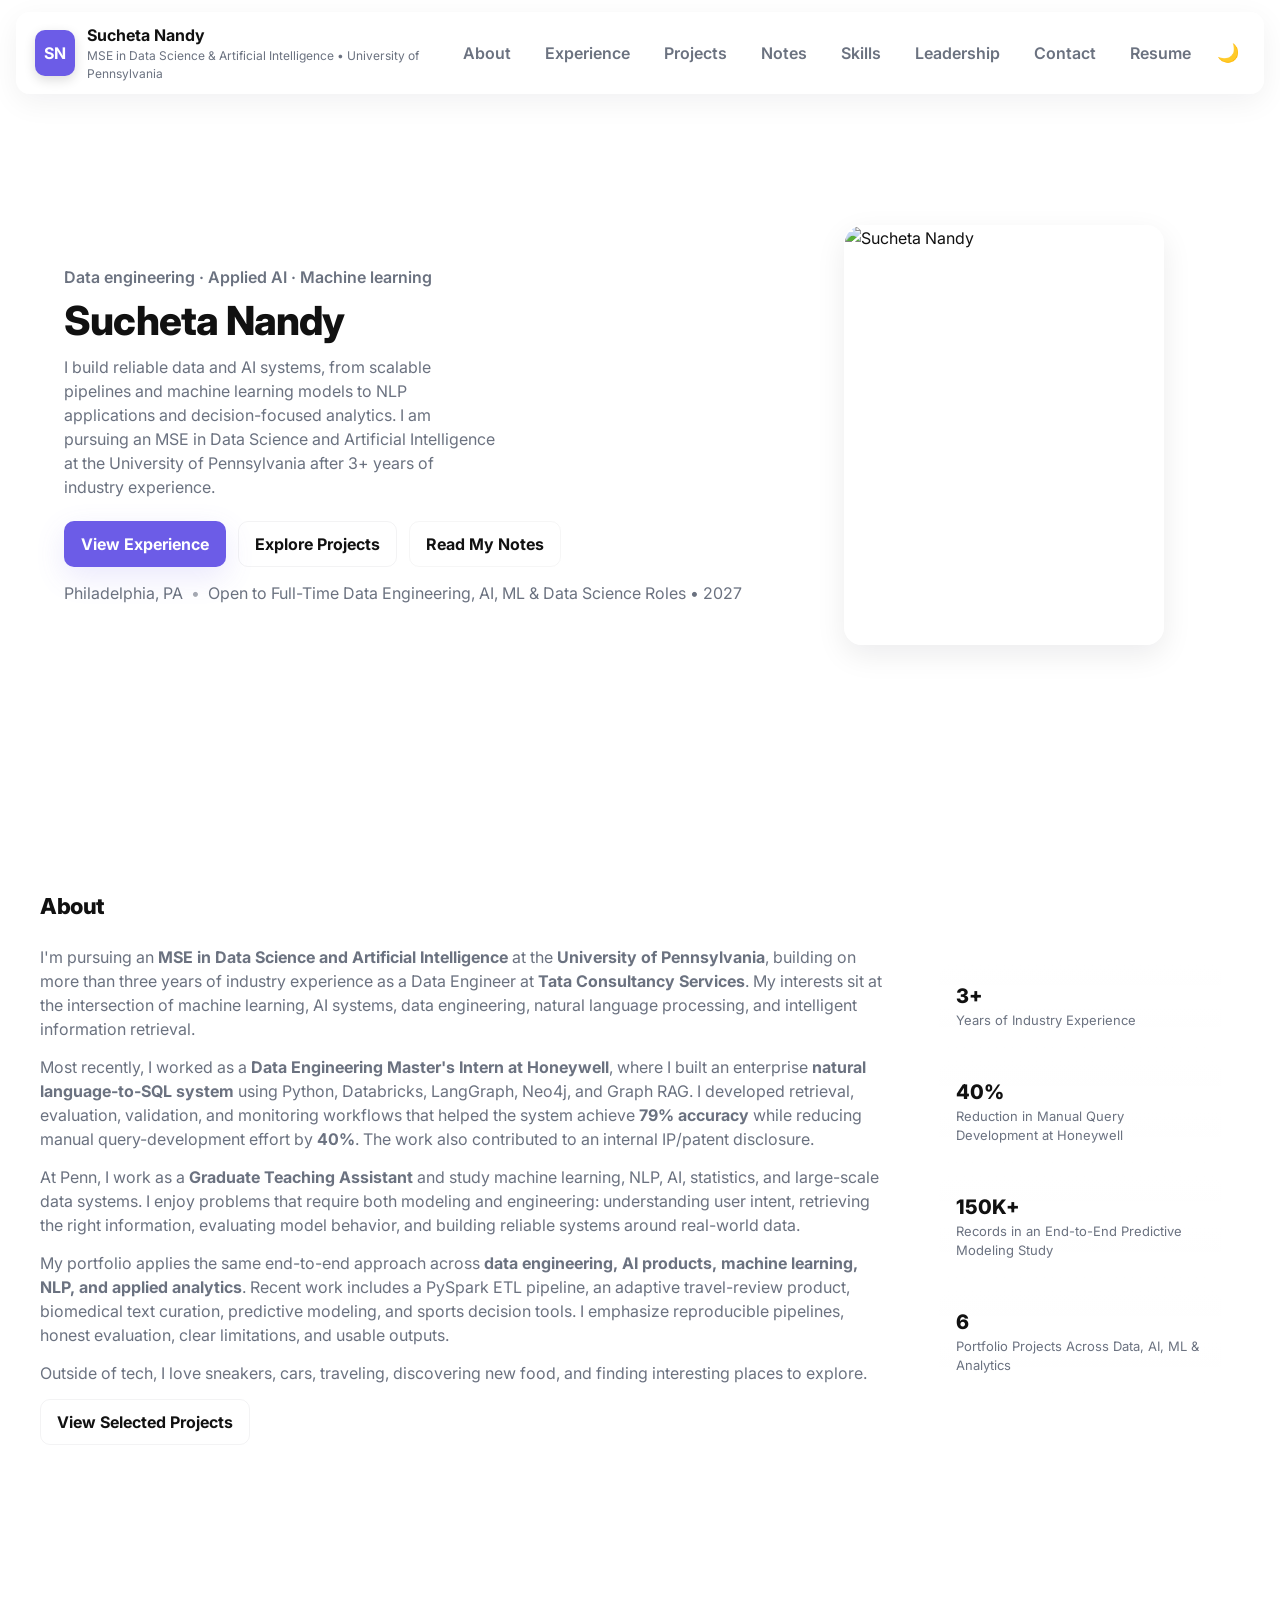
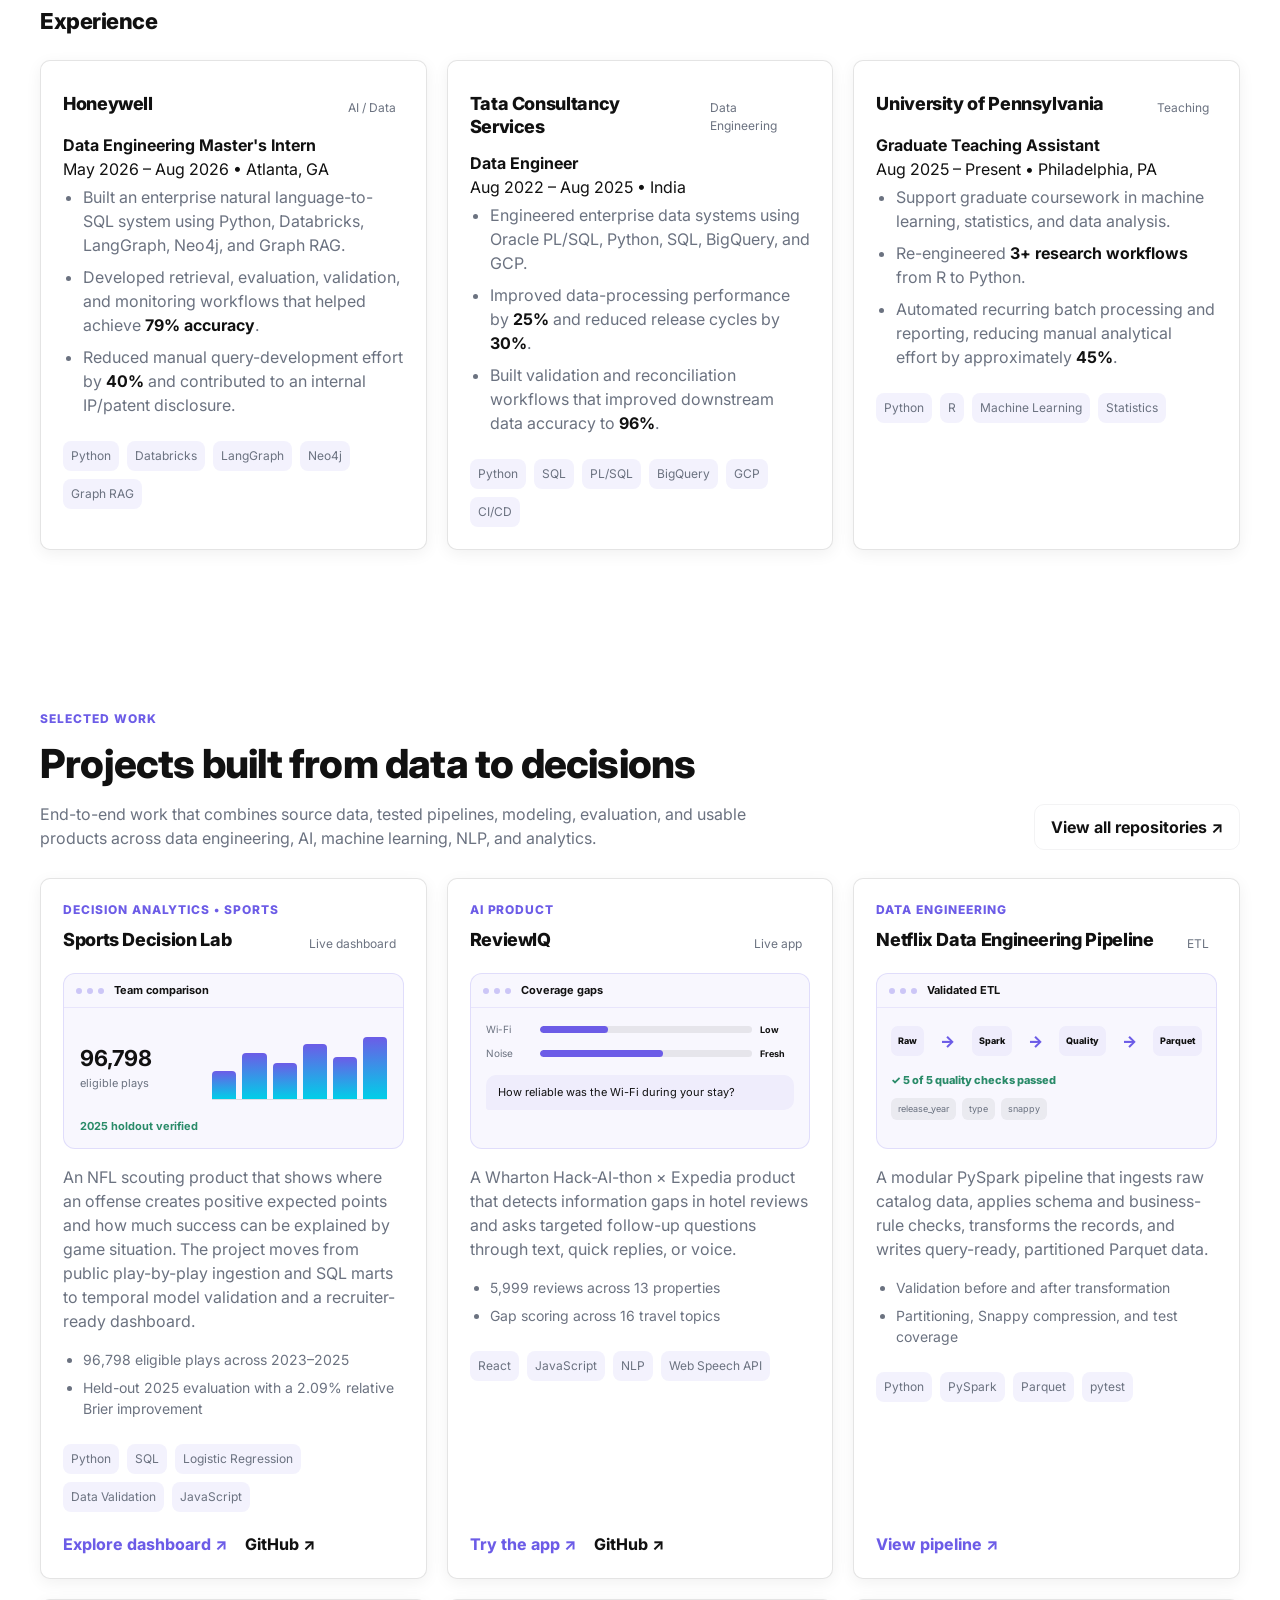
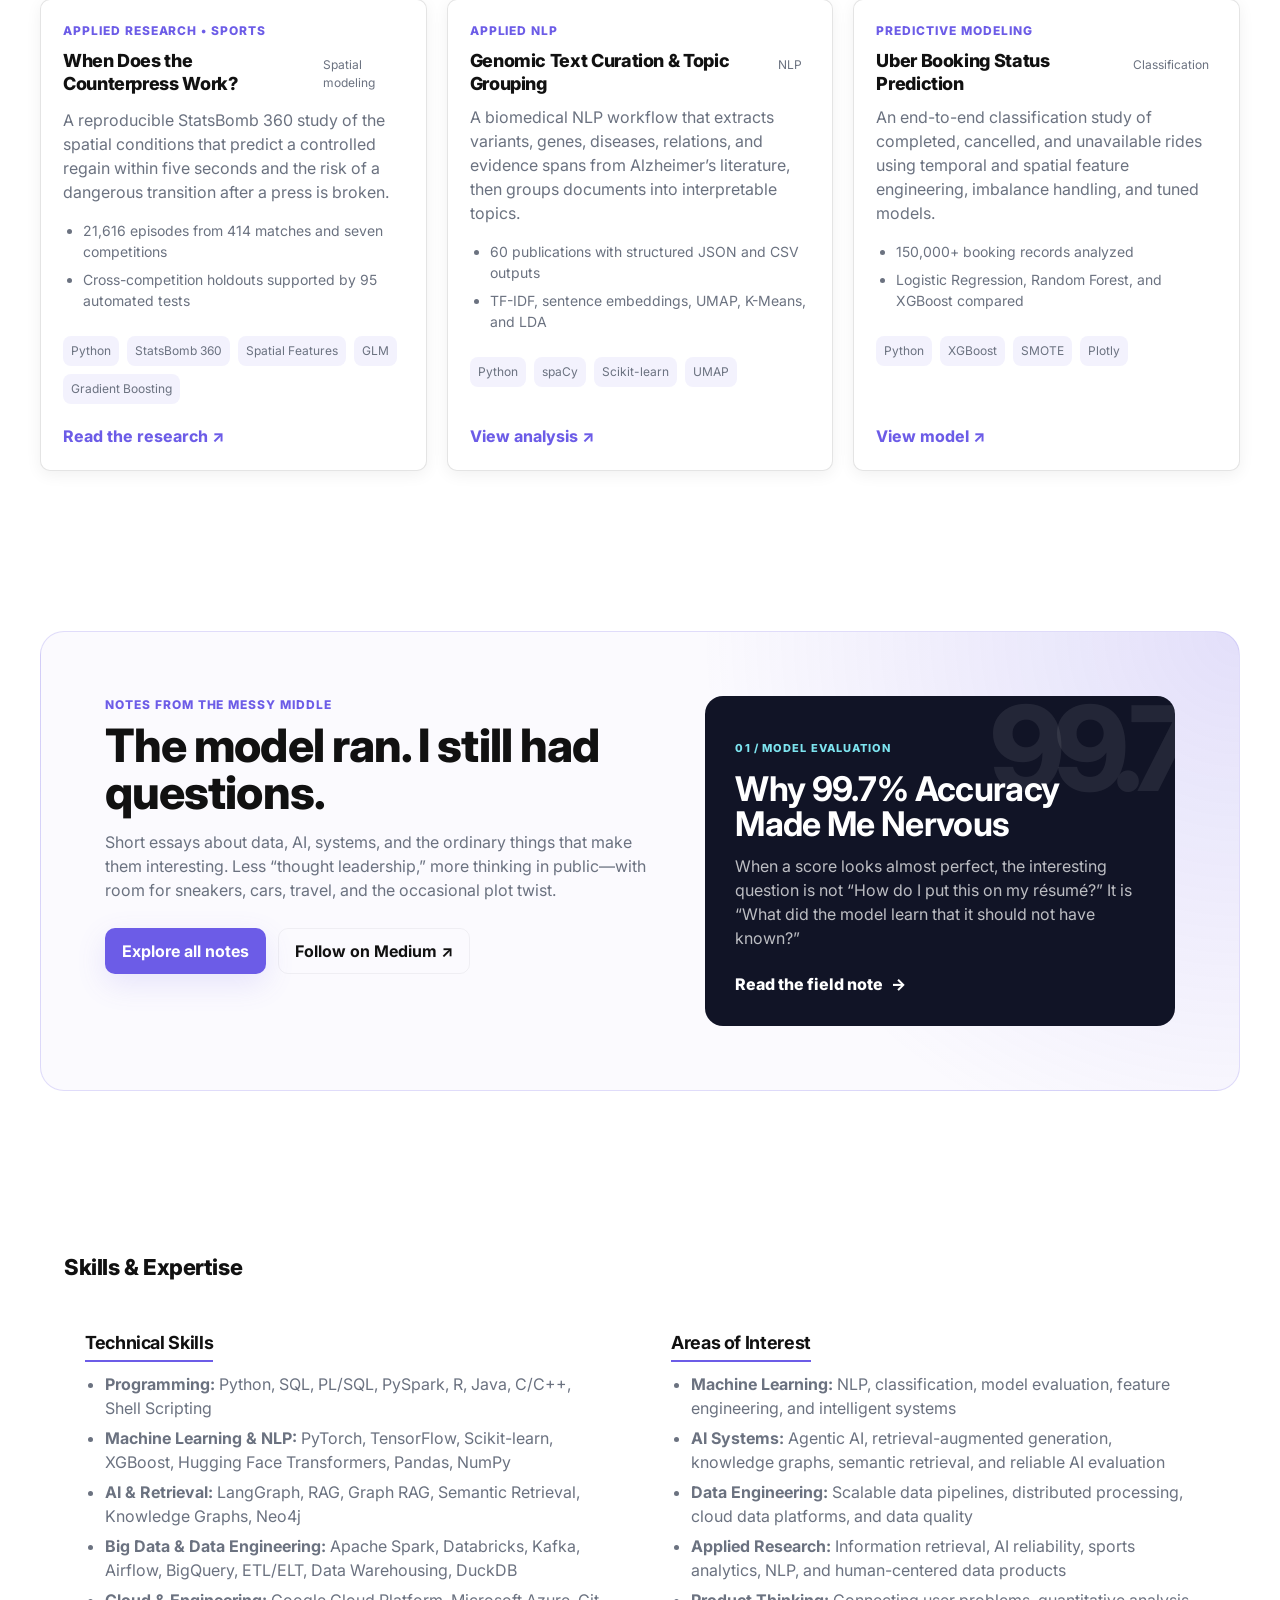
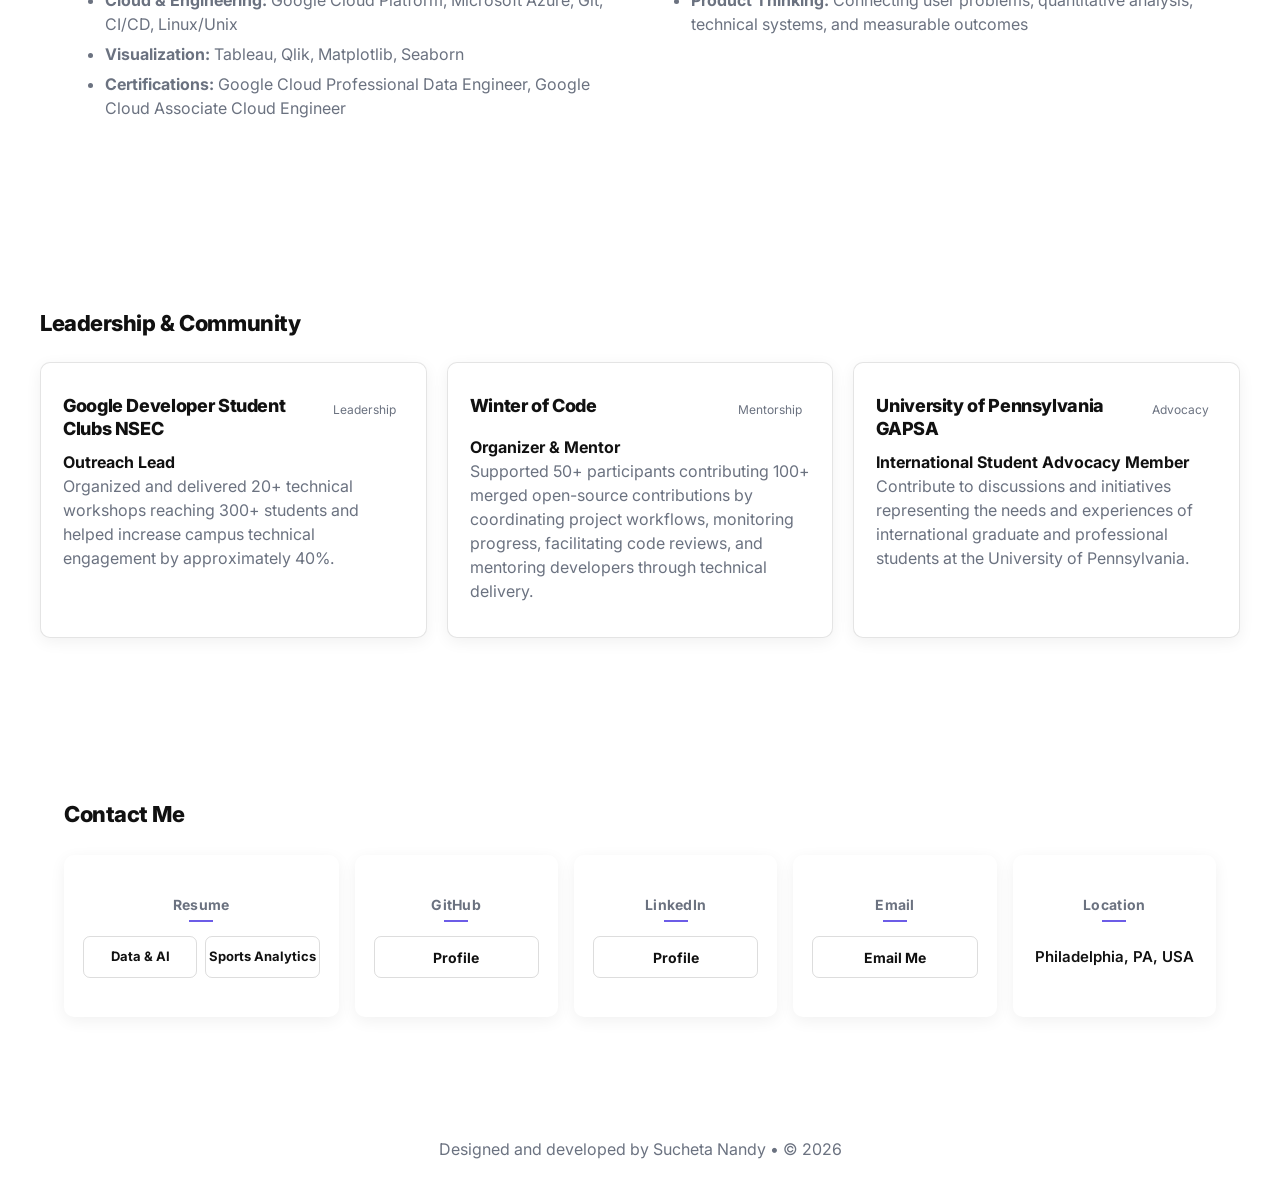
==== commit 42269df1: "Add interview-focused notes and Medium archive" ====
--- a/index.html
+++ b/index.html
@@ -50,7 +50,7 @@
 
   <link
     rel="stylesheet"
-    href="style.css?v=20261102-2"
+    href="style.css?v=20261109-1"
   />
 </head>
 
@@ -96,6 +96,10 @@
 
       <a href="#projects">
         Projects
+      </a>
+
+      <a href="#notes">
+        Notes
       </a>
 
       <a href="#skills">
@@ -165,6 +169,10 @@
       Projects
     </a>
 
+    <a href="#notes">
+      Notes
+    </a>
+
     <a href="#skills">
       Skills
     </a>
@@ -238,6 +246,13 @@
               class="btn outline"
             >
               Explore Projects
+            </a>
+
+            <a
+              href="notes.html"
+              class="btn ghost"
+            >
+              Read My Notes
             </a>
 
           </div>
@@ -915,6 +930,48 @@
 
 
     <!-- ===================================================== -->
+    <!-- NOTES -->
+    <!-- ===================================================== -->
+
+    <section
+      id="notes"
+      class="section container fade-up"
+    >
+
+      <div class="notes-panel">
+        <div class="notes-intro">
+          <div class="section-kicker">Notes from the messy middle</div>
+          <h2 class="section-title">The model ran. I still had questions.</h2>
+          <p class="section-intro">
+            Short essays about data, AI, systems, and the ordinary things
+            that make them interesting. Less “thought leadership,” more
+            thinking in public—with room for sneakers, cars, travel, and
+            the occasional plot twist.
+          </p>
+
+          <div class="notes-actions">
+            <a class="btn primary" href="notes.html">Explore all notes</a>
+            <a class="btn outline" href="https://medium.com/@suchetanandy" target="_blank" rel="noopener noreferrer">Follow on Medium ↗</a>
+          </div>
+        </div>
+
+        <a class="featured-note" href="notes/why-99-7-accuracy-made-me-nervous.html">
+          <span class="note-index">01 / MODEL EVALUATION</span>
+          <h3>Why 99.7% Accuracy Made Me Nervous</h3>
+          <p>
+            When a score looks almost perfect, the interesting question is
+            not “How do I put this on my résumé?” It is “What did the model
+            learn that it should not have known?”
+          </p>
+          <span class="note-read">Read the field note <span aria-hidden="true">→</span></span>
+        </a>
+      </div>
+
+    </section>
+
+
+
+    <!-- ===================================================== -->
     <!-- SKILLS -->
     <!-- ===================================================== -->
 
@@ -1365,7 +1422,7 @@
   </main>
 
 
-  <script src="script.js?v=20261102-2"></script>
+  <script src="script.js?v=20261109-1"></script>
 
 </body>
 
--- a/style.css
+++ b/style.css
@@ -124,6 +124,8 @@
   color: var(--fg);
   transform: translateY(-2px);
 }
+.brand-link { color: inherit; text-decoration: none; }
+.nav-links .active-link { color: var(--fg); }
 .nav-links .cta-link {
   background: linear-gradient(90deg, var(--brand), #00cfe8);
   color: white;
@@ -320,6 +322,167 @@
 .pipeline-partitions { display: flex; gap: 6px; flex-wrap: wrap; }
 .pipeline-partitions span { padding: 4px 7px; border-radius: 6px; background: color-mix(in srgb, var(--fg) 6%, transparent); color: var(--muted); font-size: 9px; }
 
+/* Notes */
+.notes-panel {
+  display: grid;
+  grid-template-columns: 1fr 0.85fr;
+  gap: 48px;
+  padding: clamp(28px, 5vw, 64px);
+  border: 1px solid color-mix(in srgb, var(--brand) 20%, var(--glass-border));
+  border-radius: 24px;
+  background:
+    radial-gradient(circle at 100% 0%, color-mix(in srgb, var(--brand) 17%, transparent), transparent 42%),
+    color-mix(in srgb, var(--brand) 3%, var(--bg));
+}
+.notes-panel .section-title { margin: 8px 0 14px; font-size: clamp(28px, 4vw, 46px); line-height: 1.02; }
+.notes-actions { display: flex; flex-wrap: wrap; gap: 12px; margin-top: 26px; }
+.featured-note {
+  position: relative;
+  display: flex;
+  flex-direction: column;
+  justify-content: flex-end;
+  min-height: 330px;
+  padding: 30px;
+  overflow: hidden;
+  color: #fff;
+  text-decoration: none;
+  border-radius: 18px;
+  background: #111426;
+  transition: transform 0.25s ease, box-shadow 0.25s ease;
+}
+.featured-note::before {
+  content: "99.7";
+  position: absolute;
+  top: -36px;
+  right: -10px;
+  color: rgba(255,255,255,0.08);
+  font-size: 118px;
+  font-weight: 800;
+  letter-spacing: -0.09em;
+}
+.featured-note:hover { transform: translateY(-4px) rotate(-0.4deg); box-shadow: 0 24px 48px rgba(17,20,38,0.24); }
+.featured-note h3 { position: relative; margin: 14px 0 12px; font-size: clamp(24px, 3vw, 34px); line-height: 1.05; }
+.featured-note p { position: relative; color: rgba(255,255,255,0.72); }
+.note-index, .writing-meta, .article-label {
+  color: var(--brand);
+  font-size: 11px;
+  font-weight: 800;
+  letter-spacing: 0.1em;
+}
+.featured-note .note-index { color: #7de4ef; }
+.note-read { display: inline-flex; gap: 8px; align-items: center; margin-top: 22px; font-weight: 800; }
+
+.notes-hero {
+  display: grid;
+  grid-template-columns: 1.25fr 0.75fr;
+  gap: 72px;
+  align-items: end;
+  padding-top: 180px;
+  padding-bottom: 80px;
+}
+.notes-hero h1 { max-width: 820px; margin: 12px 0 20px; font-size: clamp(48px, 7.5vw, 92px); line-height: 0.94; }
+.notes-hero-copy > p { max-width: 720px; color: var(--muted); font-size: 19px; }
+.notes-manifesto { padding: 26px; border-top: 3px solid var(--brand); background: color-mix(in srgb, var(--brand) 5%, var(--bg)); }
+.notes-manifesto > span { color: var(--brand); font-size: 11px; font-weight: 800; letter-spacing: 0.1em; }
+.notes-manifesto ol { margin: 18px 0 0; padding-left: 22px; color: var(--muted); }
+.notes-manifesto li { margin-bottom: 12px; padding-left: 6px; }
+
+.feature-story {
+  display: grid;
+  grid-template-columns: 0.72fr 1.28fr;
+  overflow: hidden;
+  color: var(--fg);
+  text-decoration: none;
+  border: 1px solid color-mix(in srgb, var(--fg) 11%, transparent);
+  border-radius: 20px;
+  background: var(--bg);
+  box-shadow: 0 10px 34px rgba(2,6,23,0.07);
+  transition: transform 0.25s ease, box-shadow 0.25s ease;
+}
+.feature-story:hover { transform: translateY(-4px); box-shadow: 0 24px 52px rgba(2,6,23,0.12); }
+.feature-score {
+  display: flex;
+  align-items: baseline;
+  justify-content: center;
+  align-content: center;
+  flex-wrap: wrap;
+  min-height: 390px;
+  padding: 30px;
+  color: #fff;
+  background: #111426;
+}
+.feature-score > span { font-size: clamp(76px, 11vw, 150px); font-weight: 800; letter-spacing: -0.09em; }
+.feature-score > small { color: #7de4ef; font-size: 34px; font-weight: 800; }
+.score-line { flex-basis: 76%; height: 2px; margin: -22px auto 0; background: linear-gradient(90deg, #ff79a8, #7de4ef); }
+.feature-score em { flex-basis: 100%; margin-top: -24px; text-align: center; color: rgba(255,255,255,0.62); font-size: 14px; letter-spacing: 0.18em; text-transform: uppercase; }
+.feature-copy { display: flex; flex-direction: column; justify-content: center; padding: clamp(30px, 6vw, 70px); }
+.feature-copy h3 { margin: 14px 0 18px; font-size: clamp(32px, 5vw, 58px); line-height: 1; }
+.feature-copy p { color: var(--muted); font-size: 17px; }
+
+.writing-grid { display: grid; grid-template-columns: repeat(3, 1fr); gap: 18px; }
+.writing-card {
+  position: relative;
+  min-height: 330px;
+  padding: 28px;
+  overflow: hidden;
+  color: var(--fg);
+  text-decoration: none;
+  border: 1px solid color-mix(in srgb, var(--fg) 11%, transparent);
+  border-radius: 16px;
+  background: var(--bg);
+  transition: transform 0.22s ease, border-color 0.22s ease;
+}
+.writing-card:hover { transform: translateY(-4px); border-color: color-mix(in srgb, var(--brand) 48%, transparent); }
+.writing-number { position: absolute; top: -26px; right: 8px; color: color-mix(in srgb, var(--brand) 10%, transparent); font-size: 112px; font-weight: 800; letter-spacing: -0.08em; }
+.writing-card h3 { position: relative; margin: 30px 0 14px; font-size: 25px; line-height: 1.08; }
+.writing-card p { position: relative; color: var(--muted); }
+.writing-card .note-read { position: absolute; bottom: 26px; left: 28px; color: var(--brand); }
+
+.curiosity-board {
+  display: grid;
+  grid-template-columns: 0.8fr 1.2fr;
+  gap: 60px;
+  padding: clamp(32px, 6vw, 72px);
+  color: #fff;
+  border-radius: 24px;
+  background: #111426;
+}
+.curiosity-board h2 { margin: 10px 0 16px; font-size: clamp(32px, 5vw, 56px); line-height: 1; }
+.curiosity-board p { color: rgba(255,255,255,0.62); }
+.curiosity-board ul { list-style: none; }
+.curiosity-board li { display: grid; grid-template-columns: 38px 1fr; gap: 16px; padding: 17px 0; border-bottom: 1px solid rgba(255,255,255,0.12); }
+.curiosity-board li span { color: #7de4ef; font-size: 11px; font-weight: 800; }
+
+/* Article */
+.article-shell { max-width: 1080px; margin: 0 auto; padding: 170px 24px 80px; }
+.article-header { max-width: 880px; margin: 0 auto 60px; text-align: center; }
+.back-link { display: inline-block; margin-bottom: 40px; color: var(--muted); text-decoration: none; font-weight: 700; }
+.back-link:hover { color: var(--brand); }
+.article-header h1 { margin: 16px auto 22px; font-size: clamp(50px, 8.5vw, 98px); line-height: 0.94; }
+.article-deck { color: var(--muted); font-size: clamp(20px, 3vw, 28px); }
+.article-byline { display: flex; flex-wrap: wrap; justify-content: center; gap: 10px 24px; margin-top: 28px; color: var(--muted); font-size: 13px; font-weight: 700; }
+.article-visual { display: grid; grid-template-columns: 1fr auto 1fr; align-items: center; gap: 28px; min-height: 360px; padding: 48px; color: #fff; border-radius: 24px; background: #111426; }
+.visual-score { text-align: center; font-size: clamp(78px, 13vw, 152px); font-weight: 800; letter-spacing: -0.09em; }
+.visual-score small { color: #7de4ef; font-size: 0.27em; }
+.visual-arrow { color: #ff79a8; font-size: 42px; }
+.visual-question { display: flex; flex-direction: column; gap: 7px; font-size: clamp(24px, 4vw, 46px); font-weight: 800; line-height: 1; }
+.visual-question em { color: rgba(255,255,255,0.46); font-family: Georgia, serif; font-size: 0.6em; font-weight: 400; }
+.article-body { max-width: 760px; margin: 70px auto 0; font-family: Georgia, 'Times New Roman', serif; font-size: 19px; line-height: 1.75; }
+.article-body p { margin-bottom: 26px; }
+.article-lede { font-size: 25px; line-height: 1.52; }
+.article-body h2 { margin: 64px 0 22px; font-family: var(--font-display); font-size: 34px; line-height: 1.1; }
+.article-body blockquote { margin: 54px -60px; padding: 10px 0 10px 32px; color: var(--fg); border-left: 5px solid var(--brand); font-family: var(--font-display); font-size: 30px; font-weight: 750; line-height: 1.25; }
+.article-callout { margin: 48px 0; padding: 30px; border: 1px solid color-mix(in srgb, var(--brand) 30%, transparent); border-radius: 14px; background: color-mix(in srgb, var(--brand) 6%, var(--bg)); }
+.article-callout span, .article-footer span { color: var(--brand); font-family: var(--font-display); font-size: 11px; font-weight: 800; letter-spacing: 0.1em; }
+.article-callout p { margin: 12px 0 4px; font-family: var(--font-display); font-size: 22px; font-weight: 700; line-height: 1.3; }
+.article-callout strong { color: var(--muted); font-family: var(--font-display); font-size: 14px; }
+.article-steps { margin: 34px 0; padding: 0; list-style: none; }
+.article-steps li { display: grid; grid-template-columns: 52px 1fr; gap: 18px; margin-bottom: 2px; padding: 22px 0; border-bottom: 1px solid color-mix(in srgb, var(--fg) 12%, transparent); }
+.article-steps li > span { color: var(--brand); font-family: var(--font-display); font-size: 12px; font-weight: 800; }
+.article-footer { margin-top: 70px; padding-top: 34px; border-top: 3px solid var(--fg); font-family: var(--font-display); }
+.article-footer p { margin: 12px 0 24px; font-size: 25px; font-weight: 750; line-height: 1.3; }
+.article-links { display: flex; flex-wrap: wrap; gap: 12px; }
+
 /* Skills */
 .skills-grid { display: grid; grid-template-columns: repeat(auto-fit, minmax(300px, 1fr)); gap: 20px; margin-top: 24px; }
 .skill-category {
@@ -448,6 +611,8 @@
   .about-grid { grid-template-columns: 1fr; gap: 18px; }
   .hero-right { display: none; }
   .lead { max-width: 100%; }
+  .notes-hero { grid-template-columns: 1fr; gap: 36px; }
+  .writing-grid { grid-template-columns: 1fr 1fr; }
 }
 
 @media (max-width: 720px) {
@@ -460,6 +625,19 @@
   .hero-inner { flex-direction: column; align-items: flex-start; padding: 0 18px; }
   .title { font-size: 28px; }
   .portrait-frame { width: 260px; height: 320px; }
+  .notes-panel,
+  .feature-story,
+  .curiosity-board { grid-template-columns: 1fr; }
+  .notes-panel { gap: 24px; padding: 22px; }
+  .featured-note { min-height: 310px; }
+  .notes-hero { padding-top: 140px; }
+  .notes-hero h1 { font-size: 50px; }
+  .feature-score { min-height: 260px; }
+  .writing-grid { grid-template-columns: 1fr; }
+  .article-shell { padding-top: 140px; }
+  .article-visual { grid-template-columns: 1fr; gap: 8px; min-height: 440px; text-align: center; }
+  .visual-arrow { transform: rotate(90deg); }
+  .article-body blockquote { margin: 44px 0; padding-left: 22px; font-size: 25px; }
 }
 
 /* Mobile menu */
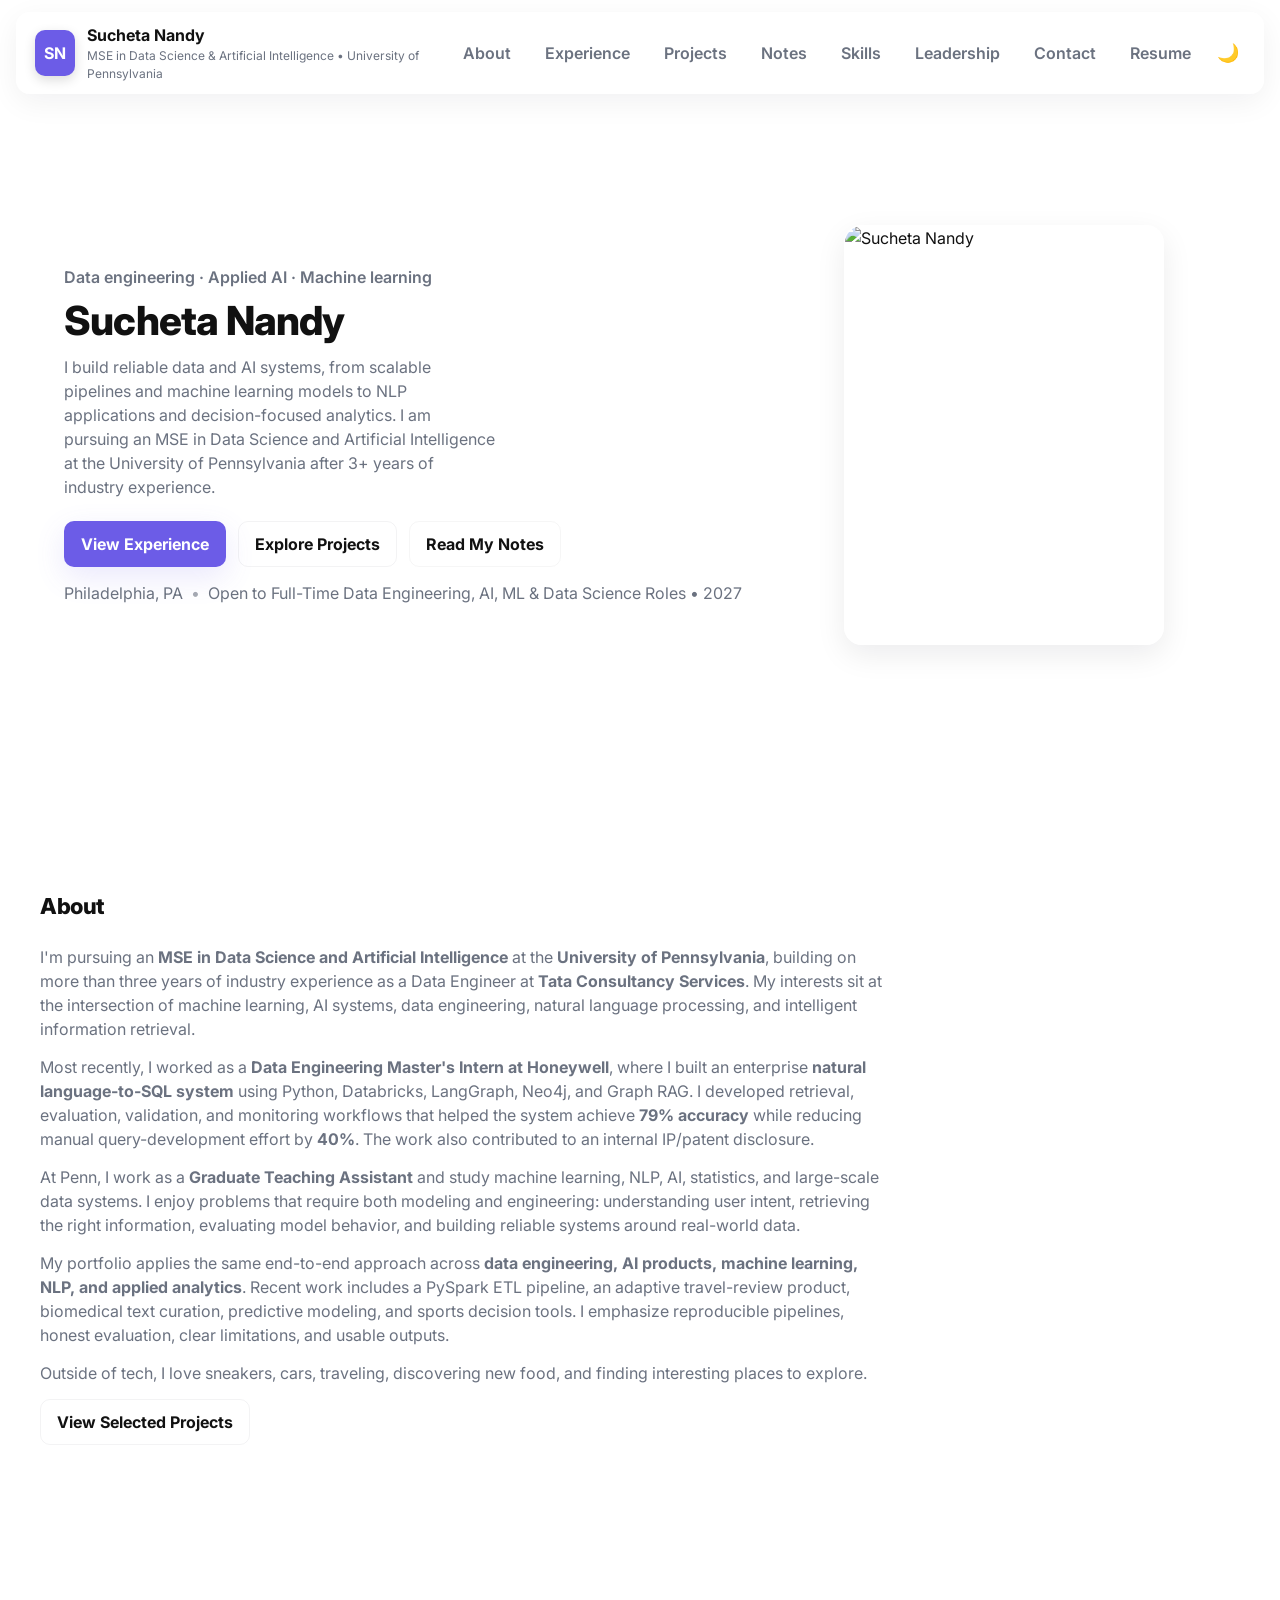
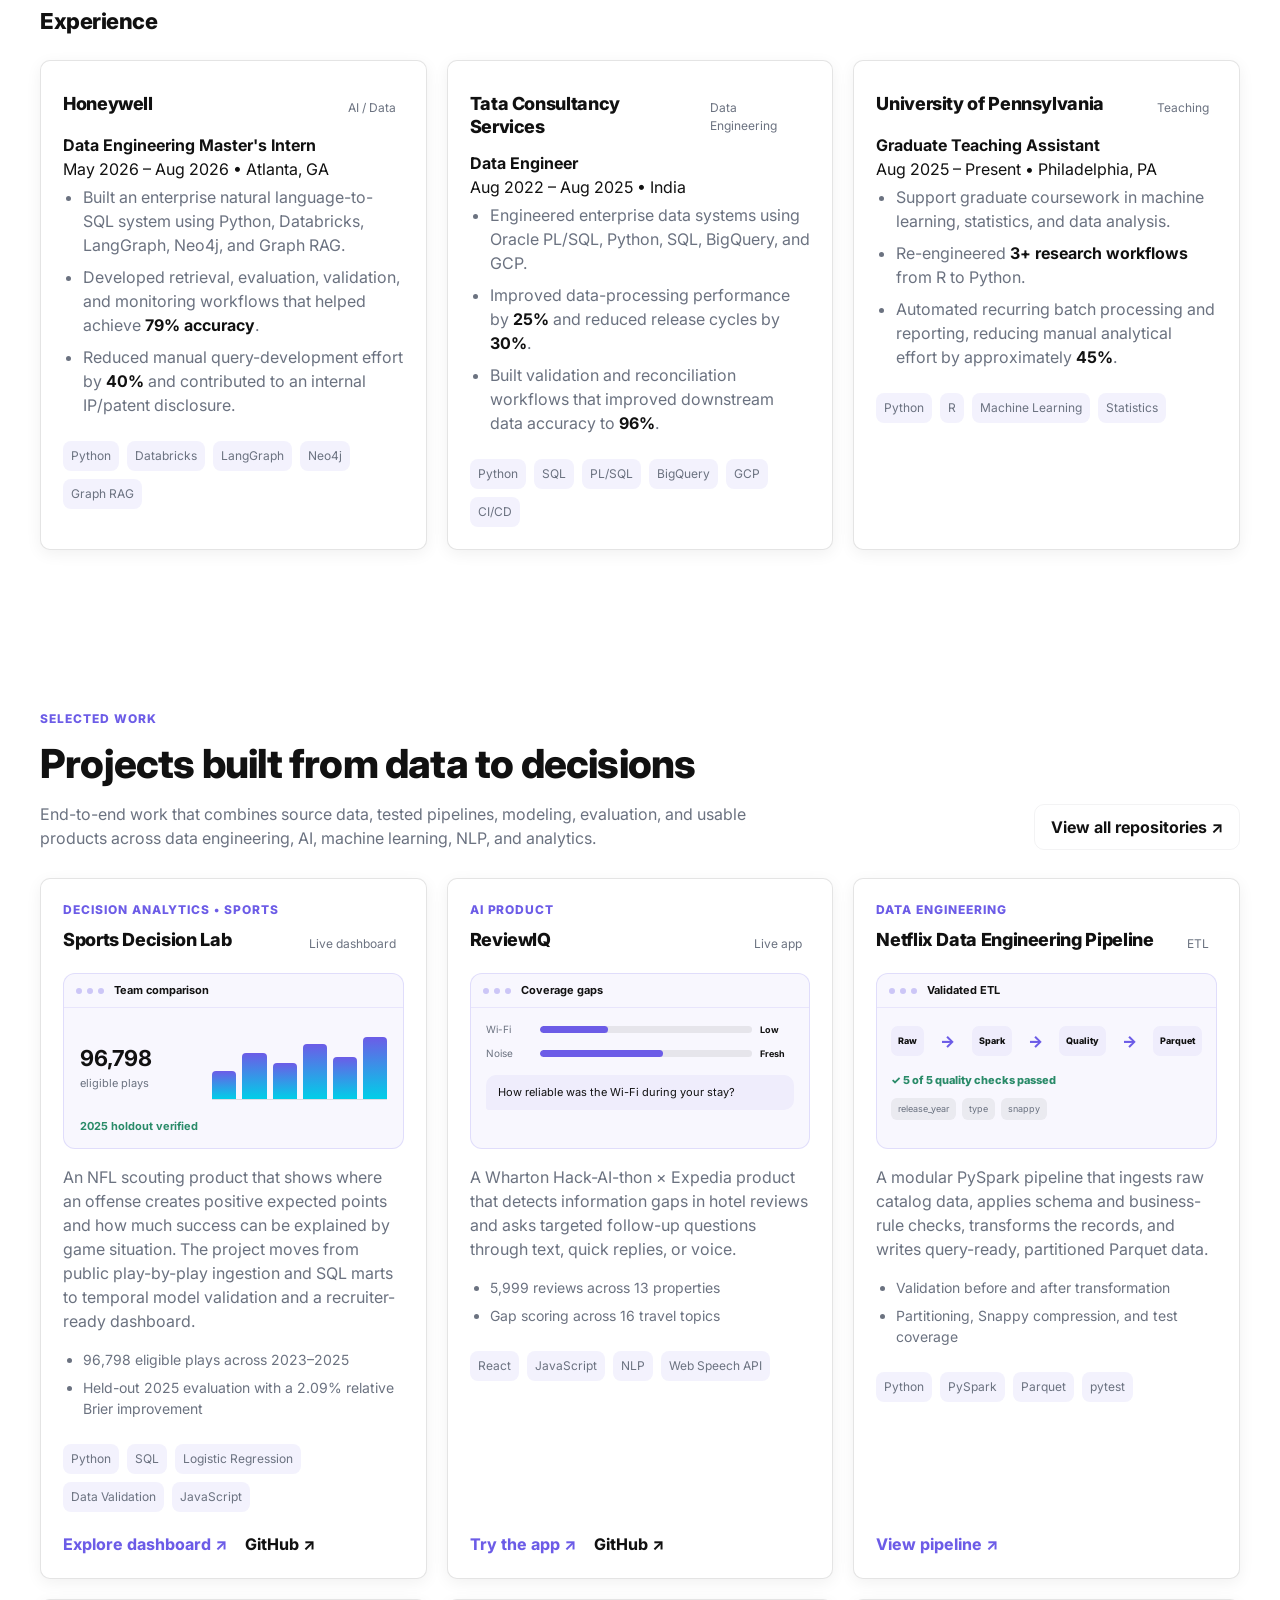
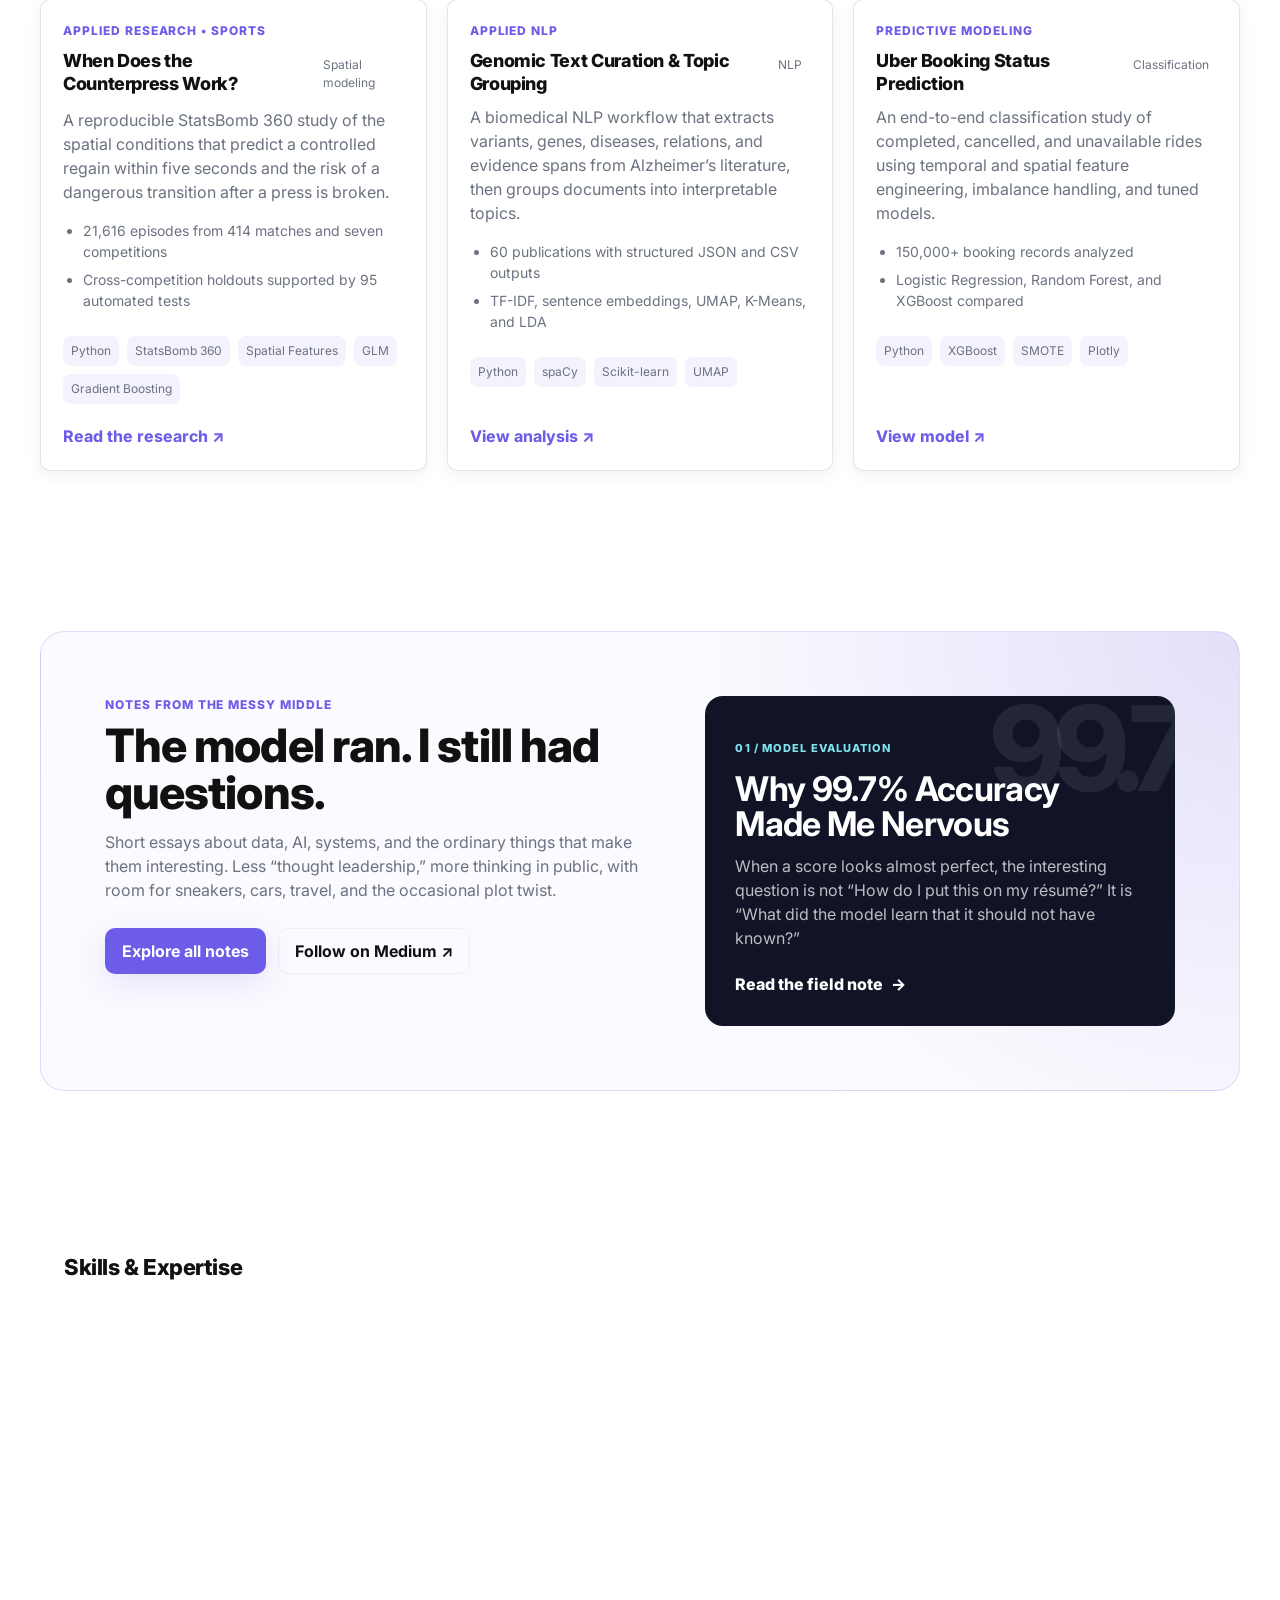
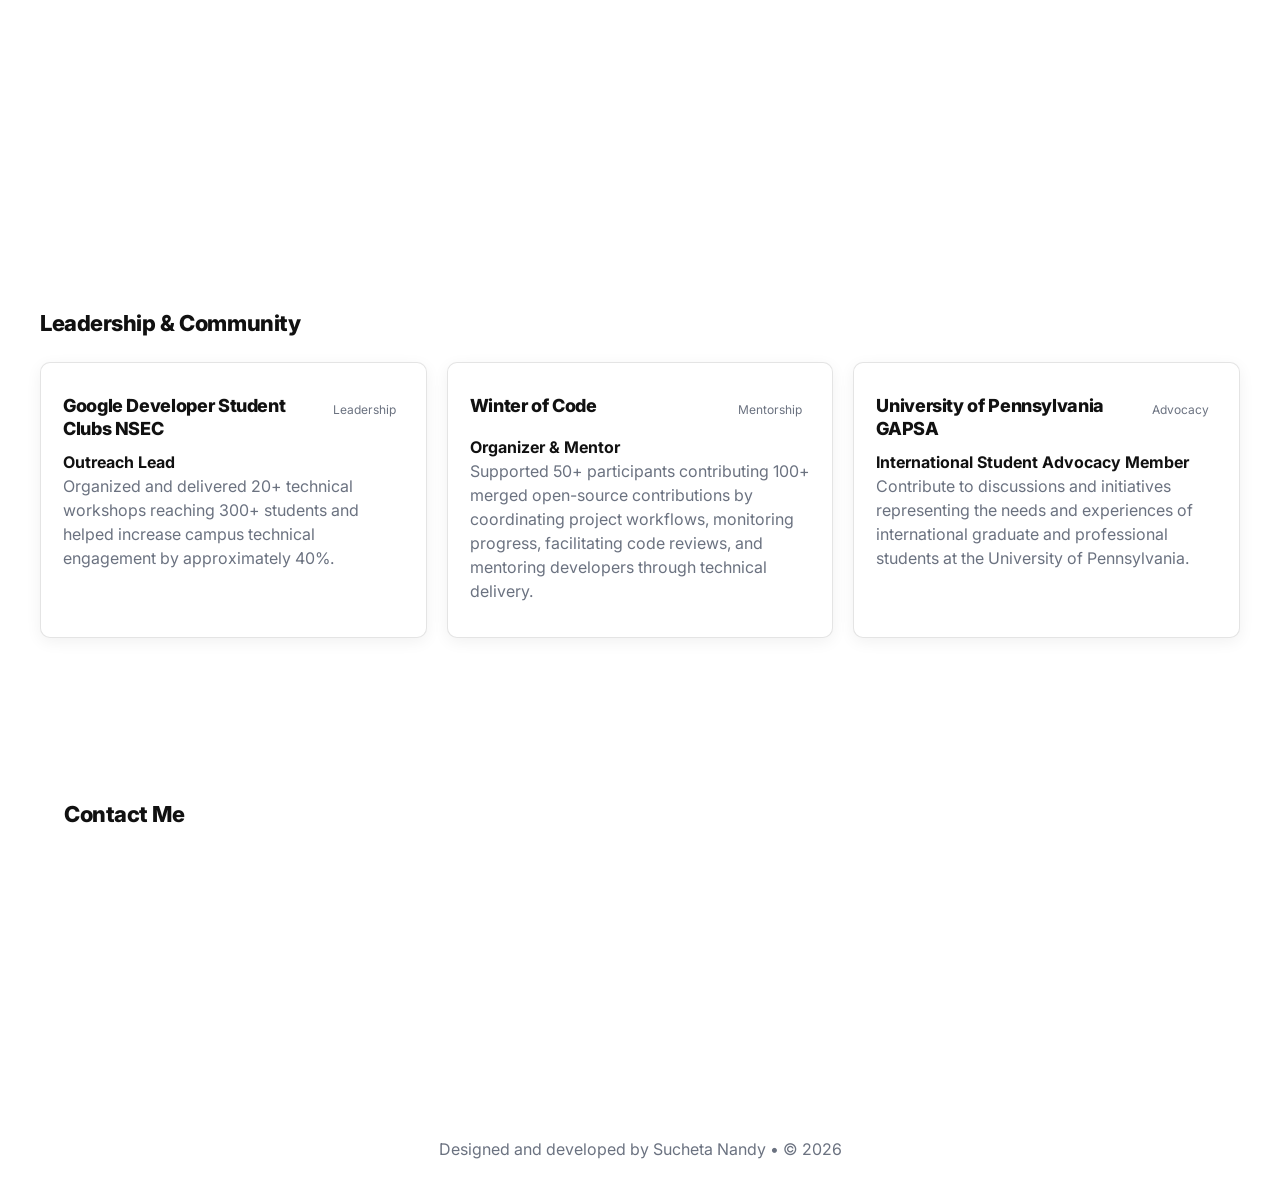
==== commit 01bbac17: "Align article typography and remove em dashes" ====
--- a/index.html
+++ b/index.html
@@ -50,7 +50,7 @@
 
   <link
     rel="stylesheet"
-    href="style.css?v=20261109-1"
+    href="style.css?v=20261109-2"
   />
 </head>
 
@@ -945,7 +945,7 @@
           <p class="section-intro">
             Short essays about data, AI, systems, and the ordinary things
             that make them interesting. Less “thought leadership,” more
-            thinking in public—with room for sneakers, cars, travel, and
+            thinking in public, with room for sneakers, cars, travel, and
             the occasional plot twist.
           </p>
 
--- a/style.css
+++ b/style.css
@@ -458,7 +458,13 @@
 .article-header { max-width: 880px; margin: 0 auto 60px; text-align: center; }
 .back-link { display: inline-block; margin-bottom: 40px; color: var(--muted); text-decoration: none; font-weight: 700; }
 .back-link:hover { color: var(--brand); }
-.article-header h1 { margin: 16px auto 22px; font-size: clamp(50px, 8.5vw, 98px); line-height: 0.94; }
+.article-header h1 {
+  margin: 16px auto 22px;
+  font-family: sohne, 'Helvetica Neue', Helvetica, Arial, sans-serif;
+  font-size: clamp(50px, 8.5vw, 98px);
+  font-weight: 700;
+  line-height: 0.94;
+}
 .article-deck { color: var(--muted); font-size: clamp(20px, 3vw, 28px); }
 .article-byline { display: flex; flex-wrap: wrap; justify-content: center; gap: 10px 24px; margin-top: 28px; color: var(--muted); font-size: 13px; font-weight: 700; }
 .article-visual { display: grid; grid-template-columns: 1fr auto 1fr; align-items: center; gap: 28px; min-height: 360px; padding: 48px; color: #fff; border-radius: 24px; background: #111426; }
@@ -467,7 +473,13 @@
 .visual-arrow { color: #ff79a8; font-size: 42px; }
 .visual-question { display: flex; flex-direction: column; gap: 7px; font-size: clamp(24px, 4vw, 46px); font-weight: 800; line-height: 1; }
 .visual-question em { color: rgba(255,255,255,0.46); font-family: Georgia, serif; font-size: 0.6em; font-weight: 400; }
-.article-body { max-width: 760px; margin: 70px auto 0; font-family: Georgia, 'Times New Roman', serif; font-size: 19px; line-height: 1.75; }
+.article-body {
+  max-width: 760px;
+  margin: 70px auto 0;
+  font-family: source-serif-pro, 'Source Serif 4', Georgia, Cambria, 'Times New Roman', Times, serif;
+  font-size: 20px;
+  line-height: 1.6;
+}
 .article-body p { margin-bottom: 26px; }
 .article-lede { font-size: 25px; line-height: 1.52; }
 .article-body h2 { margin: 64px 0 22px; font-family: var(--font-display); font-size: 34px; line-height: 1.1; }
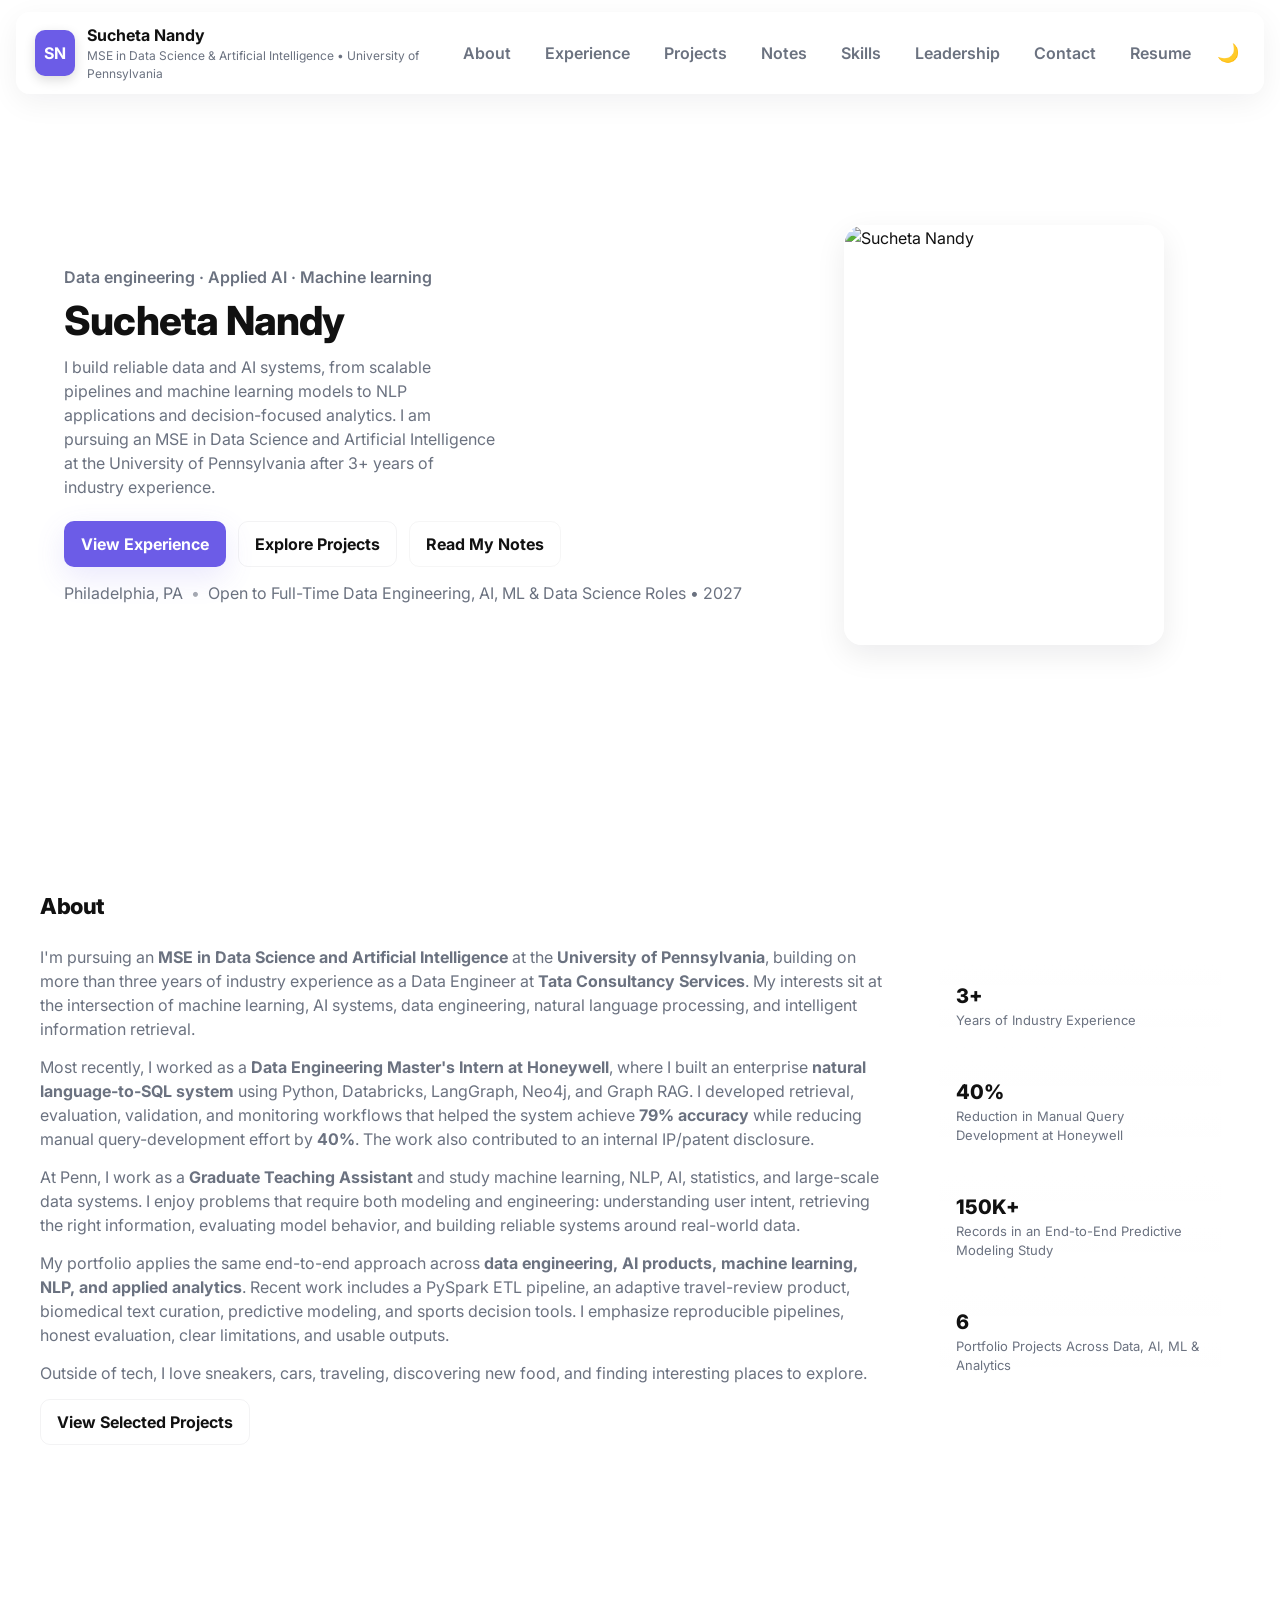
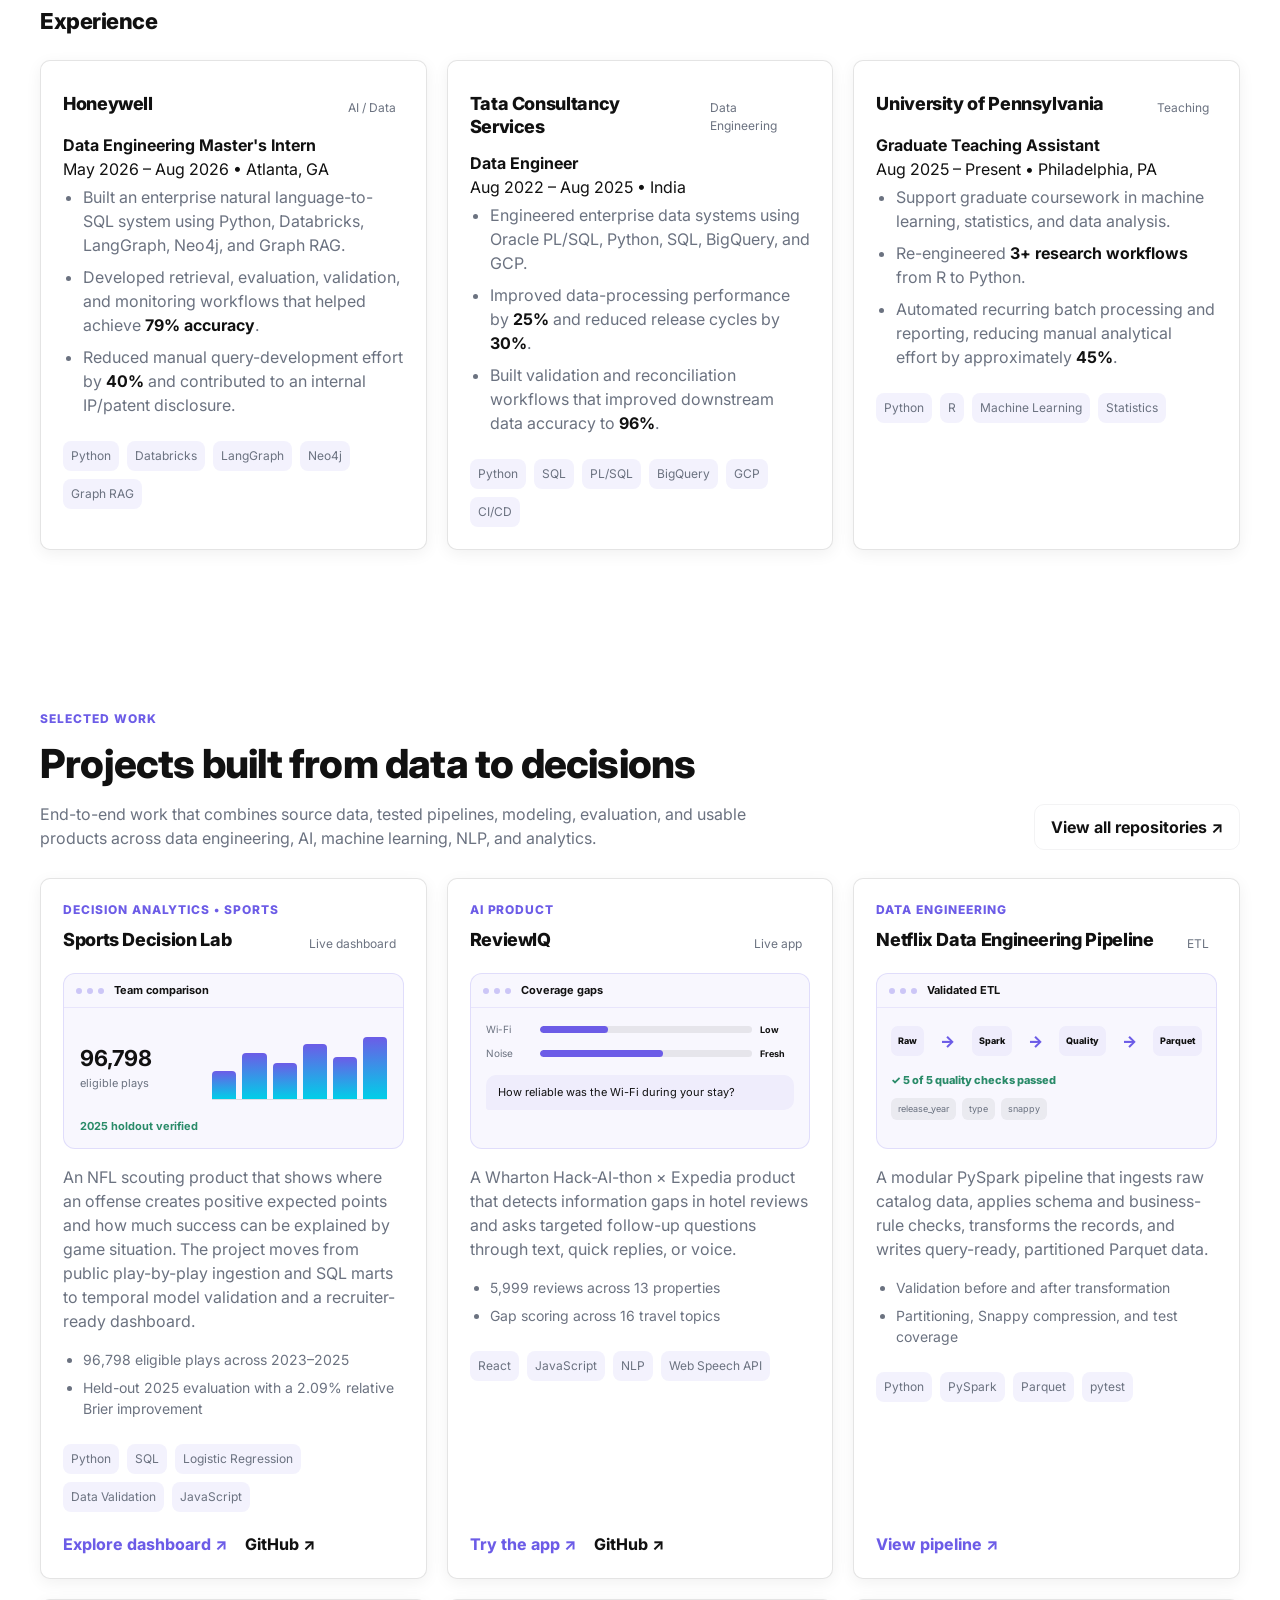
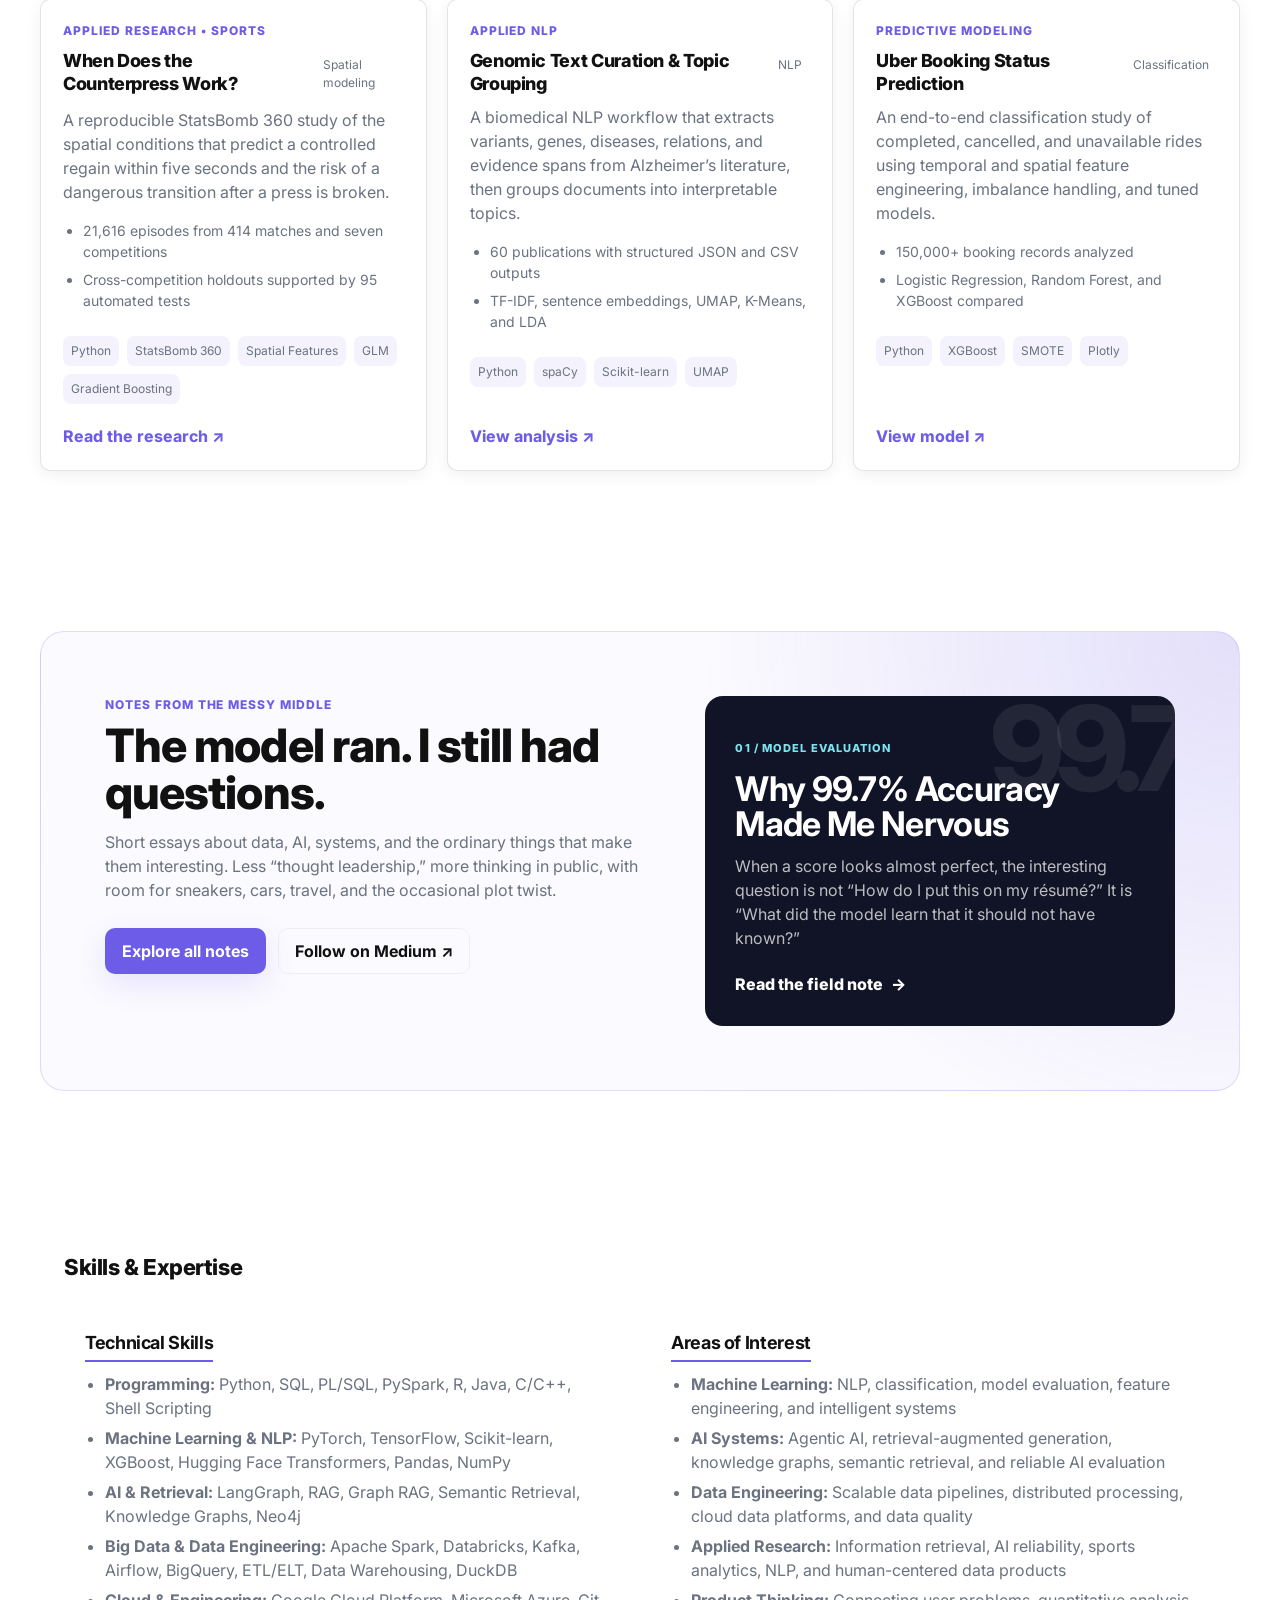
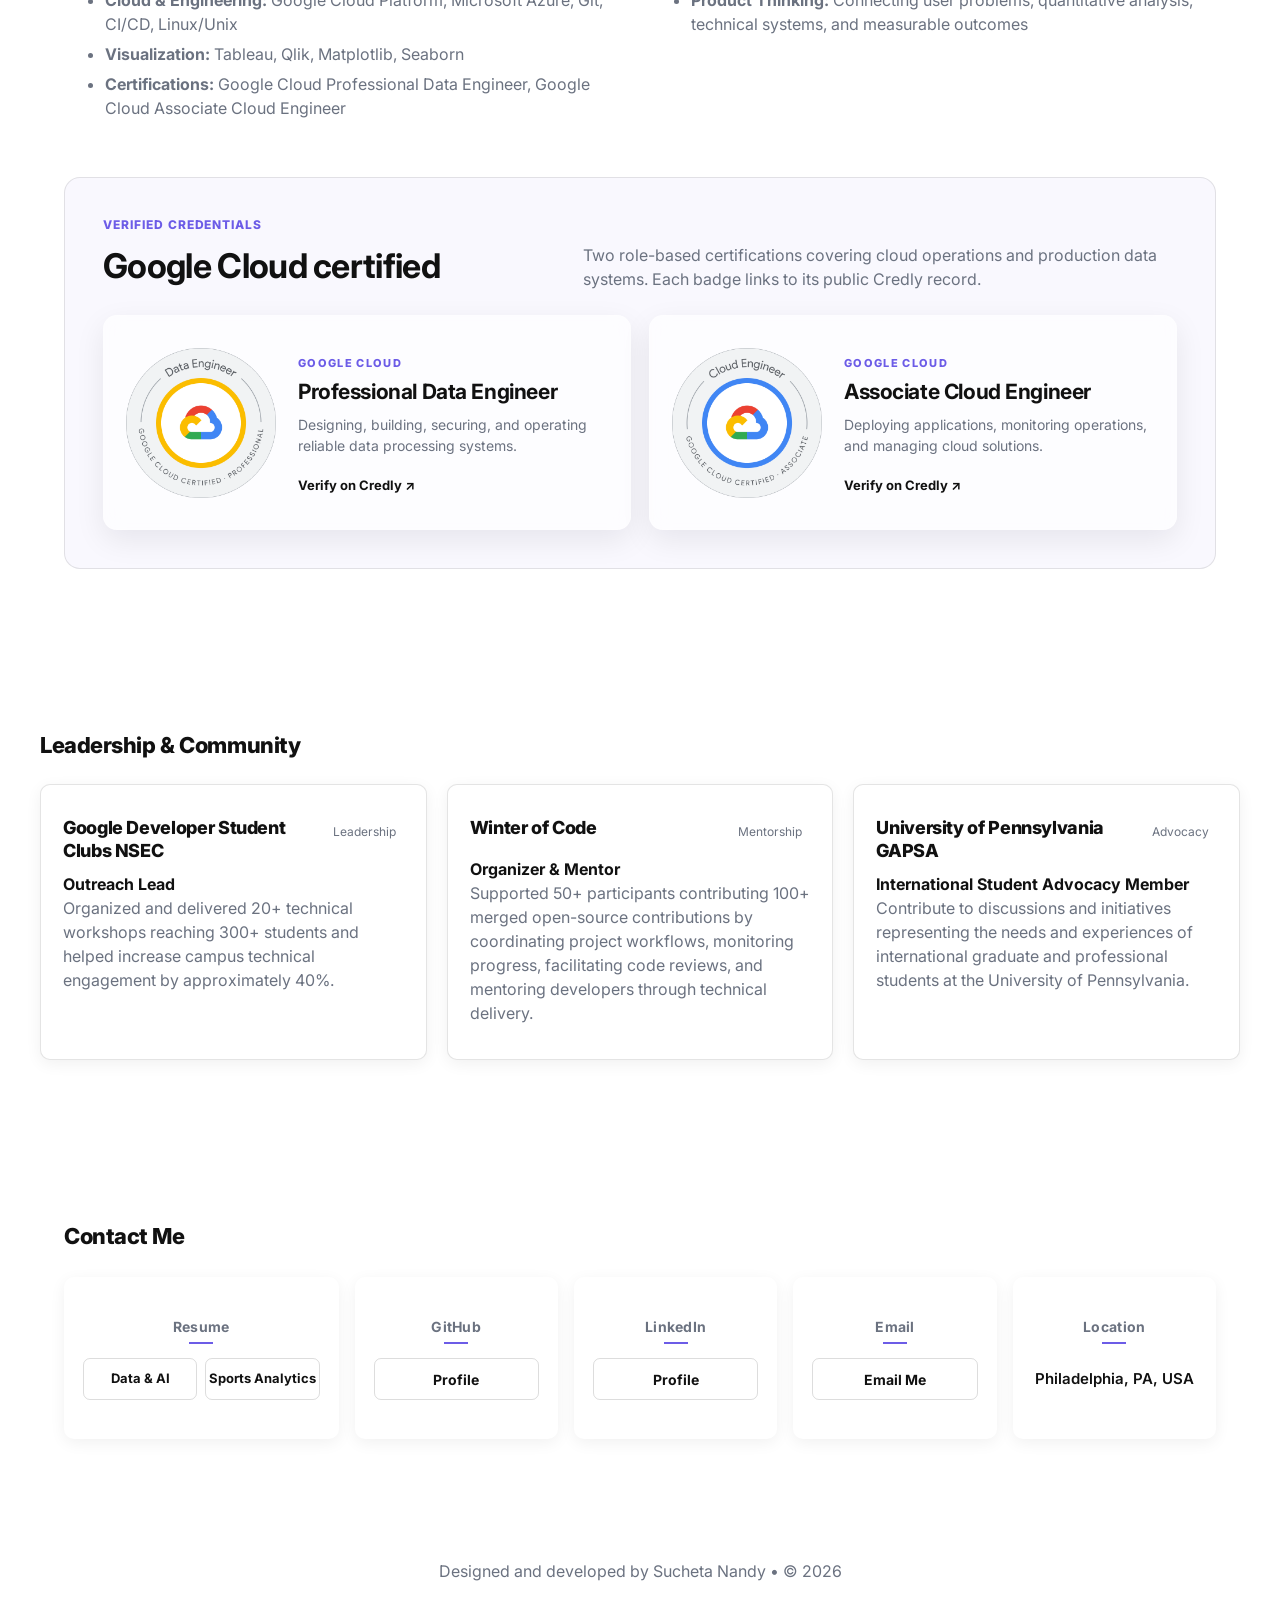
==== commit 613bd023: "Add verified Google Cloud credential badges" ====
--- a/index.html
+++ b/index.html
@@ -1137,6 +1137,65 @@
 
         </div>
 
+        <div class="credentials-block fade-up">
+          <div class="credentials-heading">
+            <div>
+              <div class="section-kicker">Verified credentials</div>
+              <h3>Google Cloud certified</h3>
+            </div>
+            <p>
+              Two role-based certifications covering cloud operations and
+              production data systems. Each badge links to its public Credly record.
+            </p>
+          </div>
+
+          <div class="credentials-grid">
+            <a
+              class="credential-card glass"
+              href="https://www.credly.com/badges/9391200b-3669-4fd9-bfa0-af9f6469506d/public_url"
+              target="_blank"
+              rel="noopener noreferrer"
+              aria-label="Verify Google Cloud Professional Data Engineer certification on Credly"
+            >
+              <img
+                src="assets/images/google-cloud-professional-data-engineer.png"
+                alt="Google Cloud Professional Data Engineer certification badge"
+                loading="lazy"
+                width="1040"
+                height="1040"
+              />
+              <div class="credential-copy">
+                <span>GOOGLE CLOUD</span>
+                <h3>Professional Data Engineer</h3>
+                <p>Designing, building, securing, and operating reliable data processing systems.</p>
+                <strong>Verify on Credly ↗</strong>
+              </div>
+            </a>
+
+            <a
+              class="credential-card glass"
+              href="https://www.credly.com/badges/50e4684c-9cc7-4178-832f-2256465f50c8/public_url"
+              target="_blank"
+              rel="noopener noreferrer"
+              aria-label="Verify Google Cloud Associate Cloud Engineer certification on Credly"
+            >
+              <img
+                src="assets/images/google-cloud-associate-cloud-engineer.png"
+                alt="Google Cloud Associate Cloud Engineer certification badge"
+                loading="lazy"
+                width="1040"
+                height="1040"
+              />
+              <div class="credential-copy">
+                <span>GOOGLE CLOUD</span>
+                <h3>Associate Cloud Engineer</h3>
+                <p>Deploying applications, monitoring operations, and managing cloud solutions.</p>
+                <strong>Verify on Credly ↗</strong>
+              </div>
+            </a>
+          </div>
+        </div>
+
       </div>
 
     </section>
--- a/style.css
+++ b/style.css
@@ -468,6 +468,11 @@
 .article-deck { color: var(--muted); font-size: clamp(20px, 3vw, 28px); }
 .article-byline { display: flex; flex-wrap: wrap; justify-content: center; gap: 10px 24px; margin-top: 28px; color: var(--muted); font-size: 13px; font-weight: 700; }
 .article-visual { display: grid; grid-template-columns: 1fr auto 1fr; align-items: center; gap: 28px; min-height: 360px; padding: 48px; color: #fff; border-radius: 24px; background: #111426; }
+.article-image { margin: 0 auto 54px; }
+.article-image img { display: block; width: 100%; border-radius: 24px; box-shadow: 0 28px 64px rgba(17,20,38,0.16); }
+.article-image figcaption { max-width: 760px; margin: 14px auto 0; color: var(--muted); font-family: var(--font-display); font-size: 13px; line-height: 1.5; text-align: center; }
+.article-body .article-image-wide { width: min(1120px, calc(100vw - 48px)); margin: 58px 50%; transform: translateX(-50%); }
+.article-body code { padding: 0.12em 0.32em; border-radius: 5px; background: color-mix(in srgb, var(--brand) 10%, var(--bg)); font-family: ui-monospace, SFMono-Regular, Menlo, Monaco, Consolas, monospace; font-size: 0.86em; }
 .visual-score { text-align: center; font-size: clamp(78px, 13vw, 152px); font-weight: 800; letter-spacing: -0.09em; }
 .visual-score small { color: #7de4ef; font-size: 0.27em; }
 .visual-arrow { color: #ff79a8; font-size: 42px; }
@@ -497,6 +502,18 @@
 
 /* Skills */
 .skills-grid { display: grid; grid-template-columns: repeat(auto-fit, minmax(300px, 1fr)); gap: 20px; margin-top: 24px; }
+.credentials-block { margin-top: 30px; padding: clamp(24px, 4vw, 38px); border: 1px solid color-mix(in srgb, var(--fg) 10%, transparent); border-radius: 16px; background: color-mix(in srgb, var(--brand) 4%, var(--bg)); }
+.credentials-heading { display: grid; grid-template-columns: minmax(0, 0.75fr) minmax(320px, 1fr); gap: 34px; align-items: end; margin-bottom: 24px; }
+.credentials-heading h3 { margin-top: 6px; font-size: clamp(25px, 3vw, 34px); }
+.credentials-heading p { color: var(--muted); }
+.credentials-grid { display: grid; grid-template-columns: repeat(2, minmax(0, 1fr)); gap: 18px; }
+.credential-card { display: grid; grid-template-columns: 150px 1fr; gap: 22px; align-items: center; min-height: 215px; padding: 22px; color: inherit; text-decoration: none; border-radius: 14px; box-shadow: var(--card-shadow); transition: transform 0.22s ease, border-color 0.22s ease, box-shadow 0.22s ease; }
+.credential-card:hover { transform: translateY(-4px); border-color: color-mix(in srgb, var(--brand) 42%, transparent); box-shadow: 0 18px 38px rgba(2,6,23,0.12); }
+.credential-card img { display: block; width: 100%; height: auto; }
+.credential-copy > span { color: var(--brand); font-size: 11px; font-weight: 800; letter-spacing: 0.12em; }
+.credential-copy h3 { margin: 7px 0 9px; font-size: 21px; line-height: 1.15; }
+.credential-copy p { margin-bottom: 16px; color: var(--muted); font-size: 14px; }
+.credential-copy strong { font-size: 13px; }
 .skill-category {
   padding: 20px; border-radius: 10px;
   background: var(--glass-bg); border: 1px solid var(--glass-border);
@@ -625,6 +642,7 @@
   .lead { max-width: 100%; }
   .notes-hero { grid-template-columns: 1fr; gap: 36px; }
   .writing-grid { grid-template-columns: 1fr 1fr; }
+  .credentials-grid { grid-template-columns: 1fr; }
 }
 
 @media (max-width: 720px) {
@@ -646,6 +664,8 @@
   .notes-hero h1 { font-size: 50px; }
   .feature-score { min-height: 260px; }
   .writing-grid { grid-template-columns: 1fr; }
+  .credentials-heading { grid-template-columns: 1fr; gap: 12px; }
+  .credential-card { grid-template-columns: 110px 1fr; gap: 16px; min-height: 180px; padding: 18px; }
   .article-shell { padding-top: 140px; }
   .article-visual { grid-template-columns: 1fr; gap: 8px; min-height: 440px; text-align: center; }
   .visual-arrow { transform: rotate(90deg); }
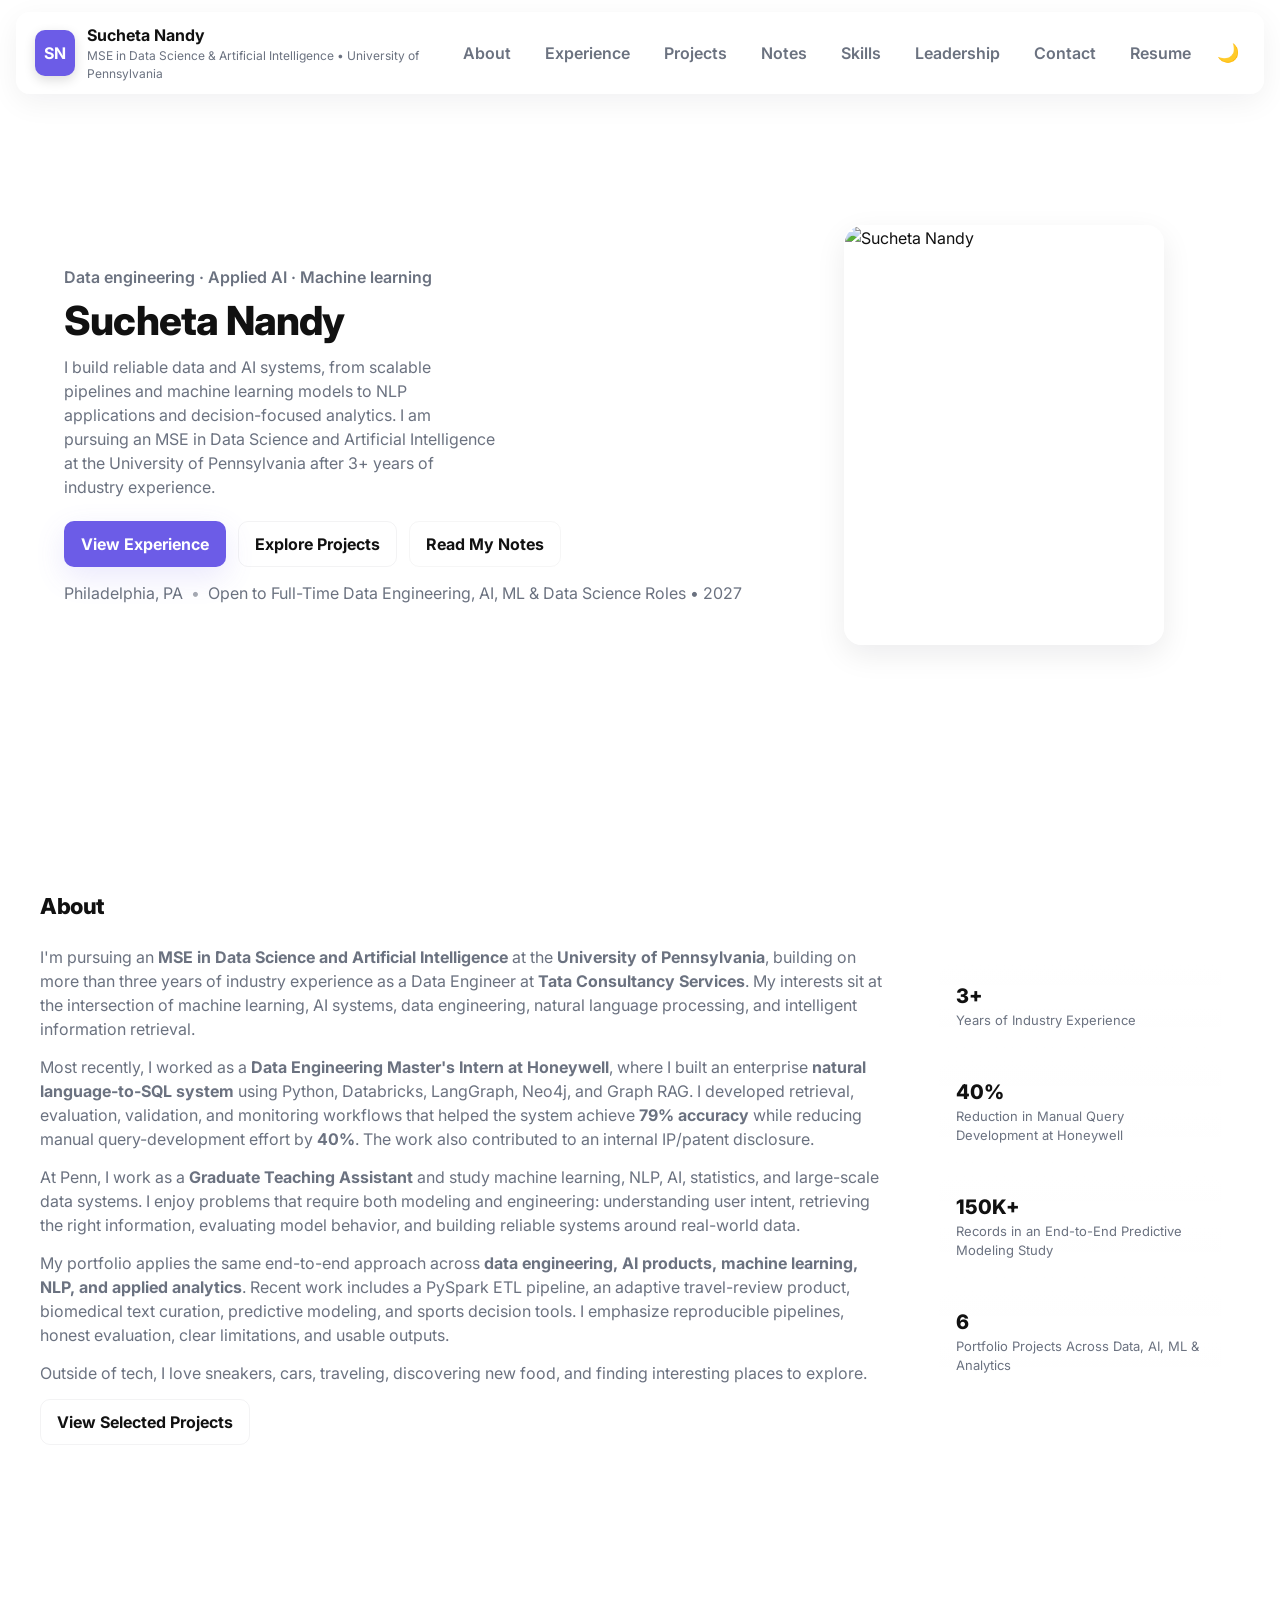
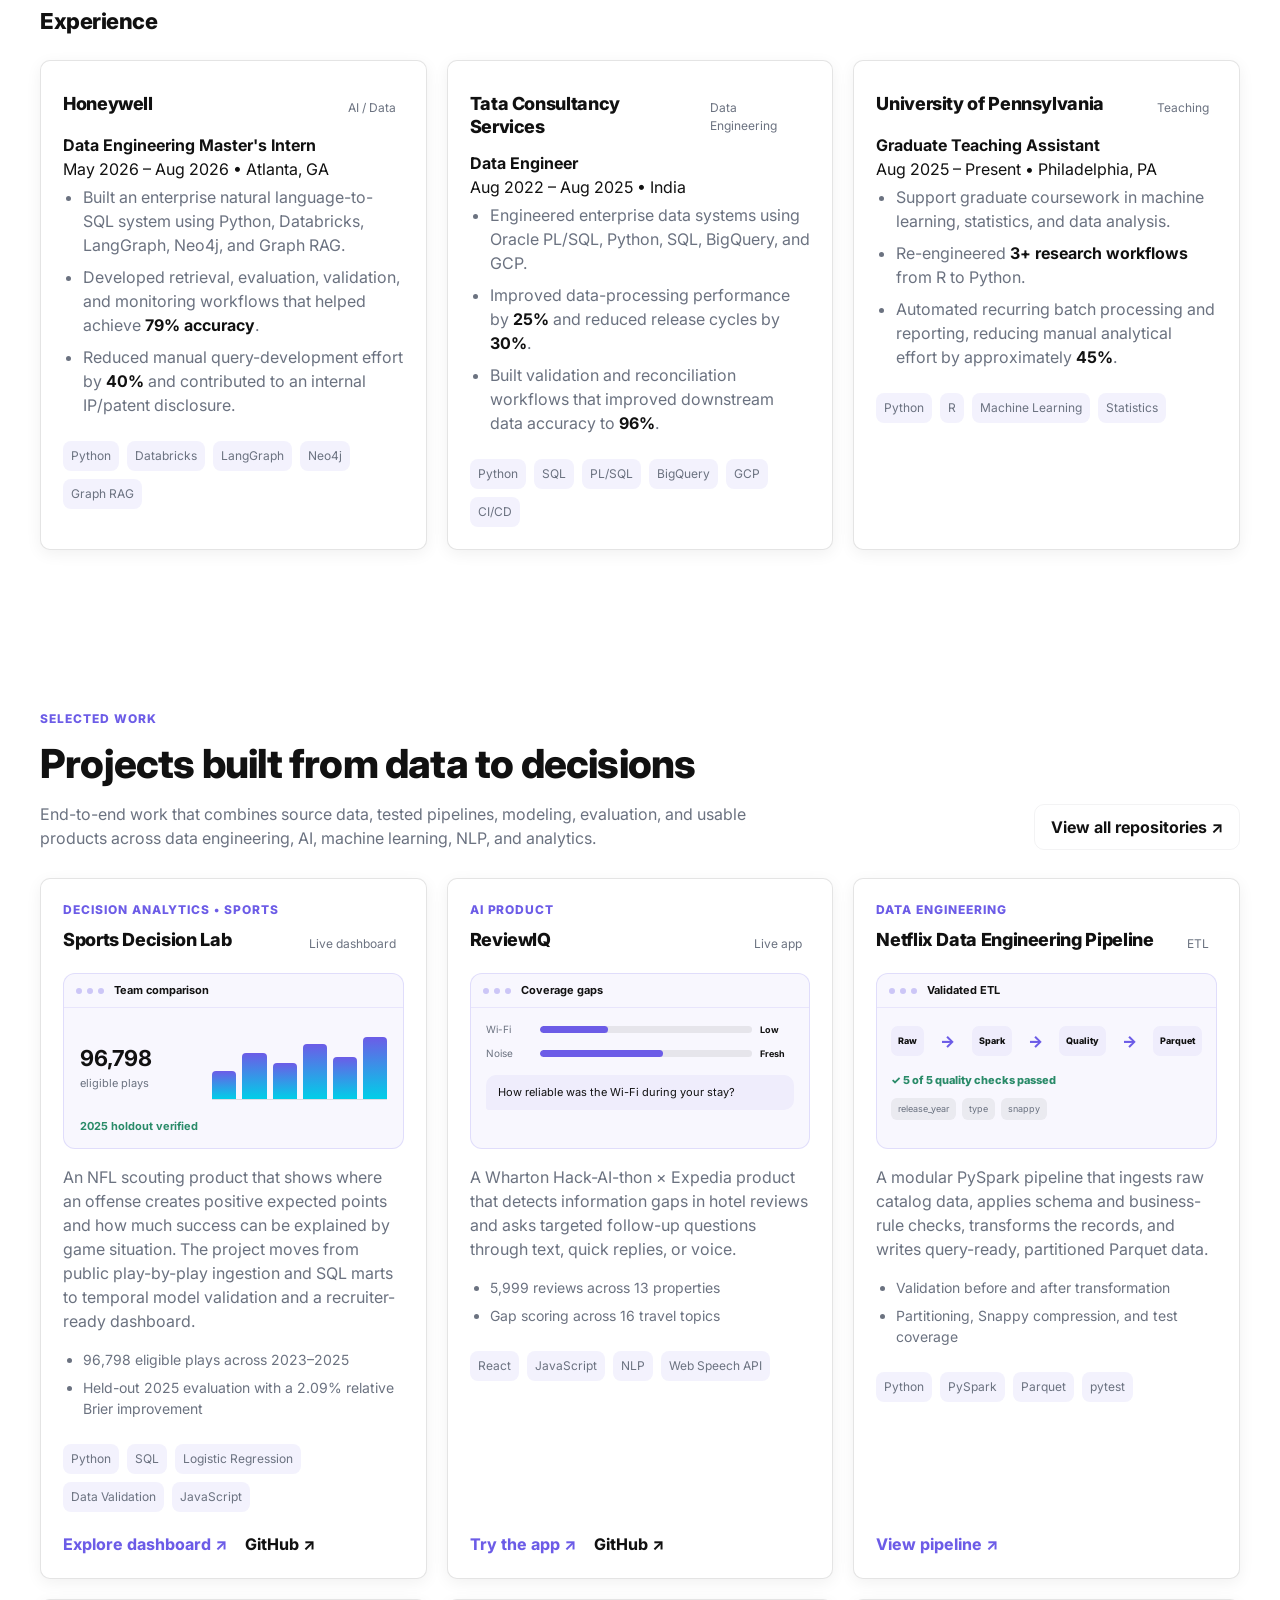
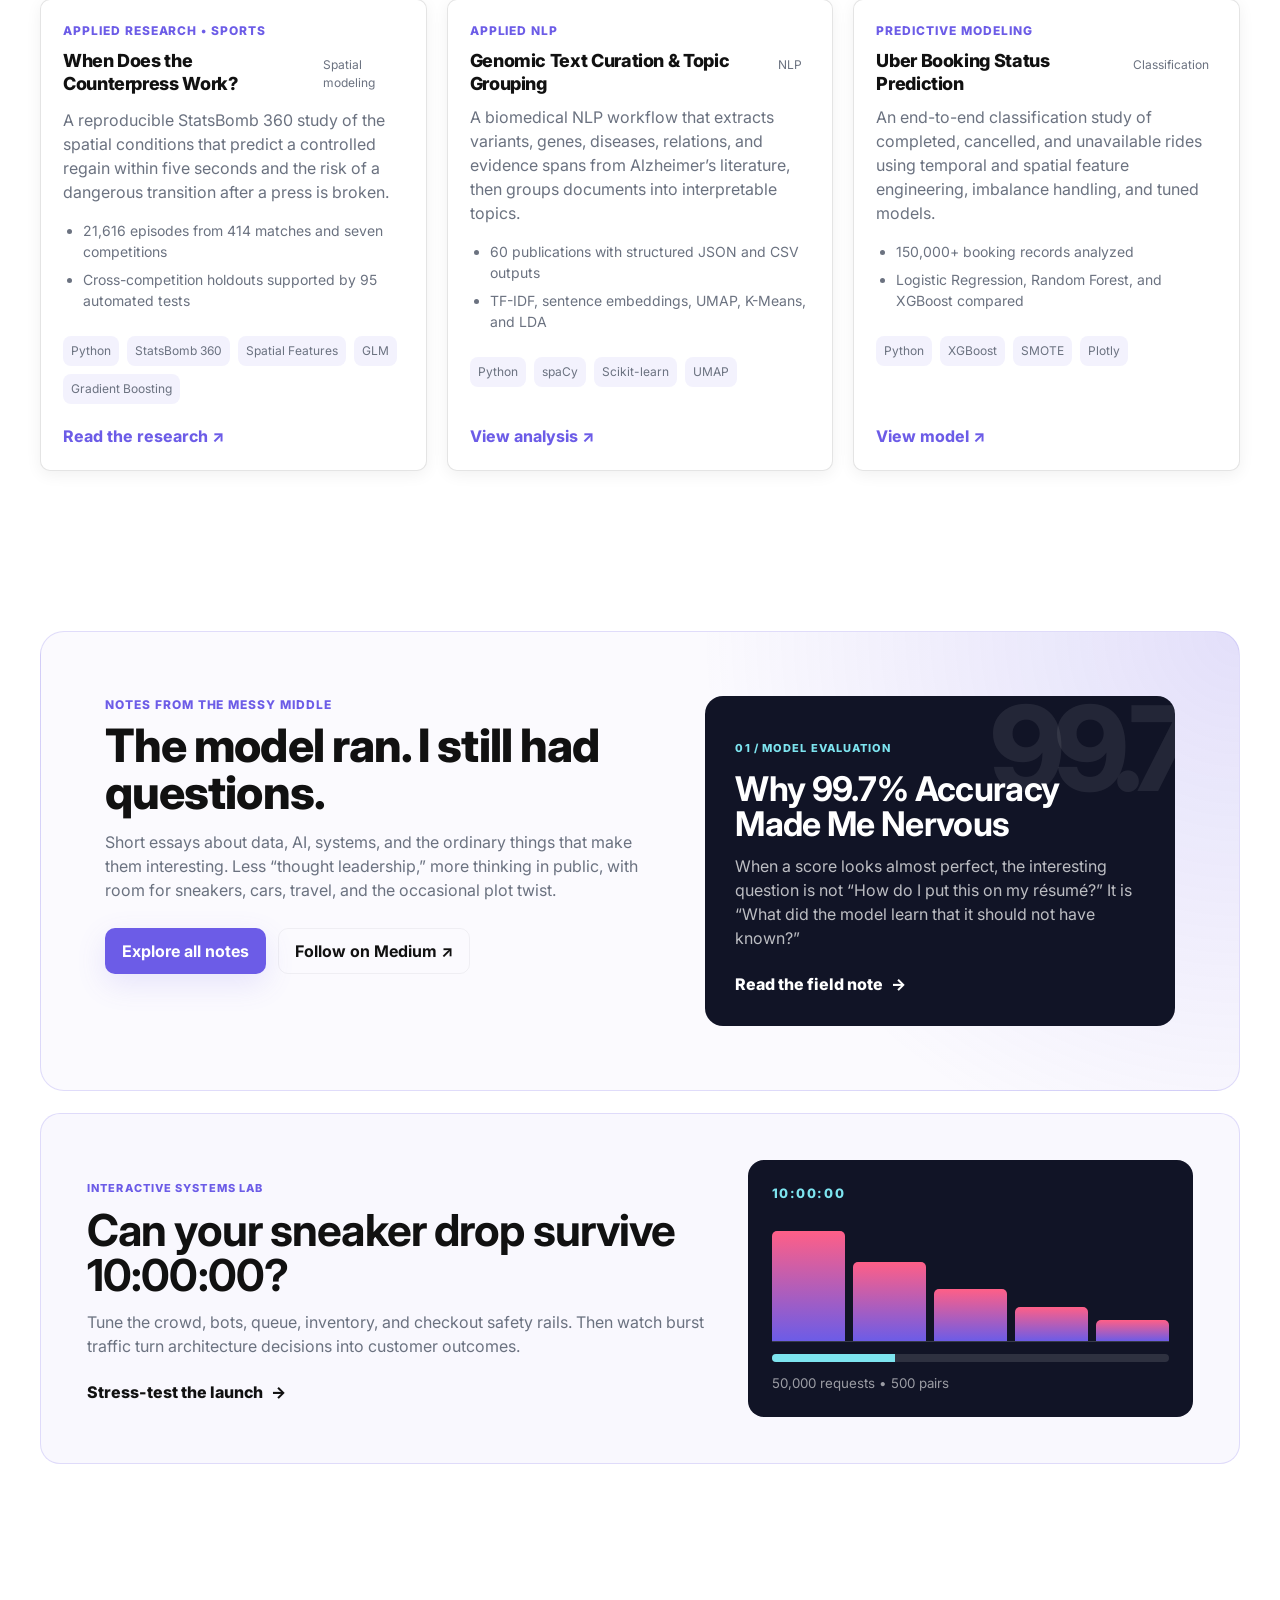
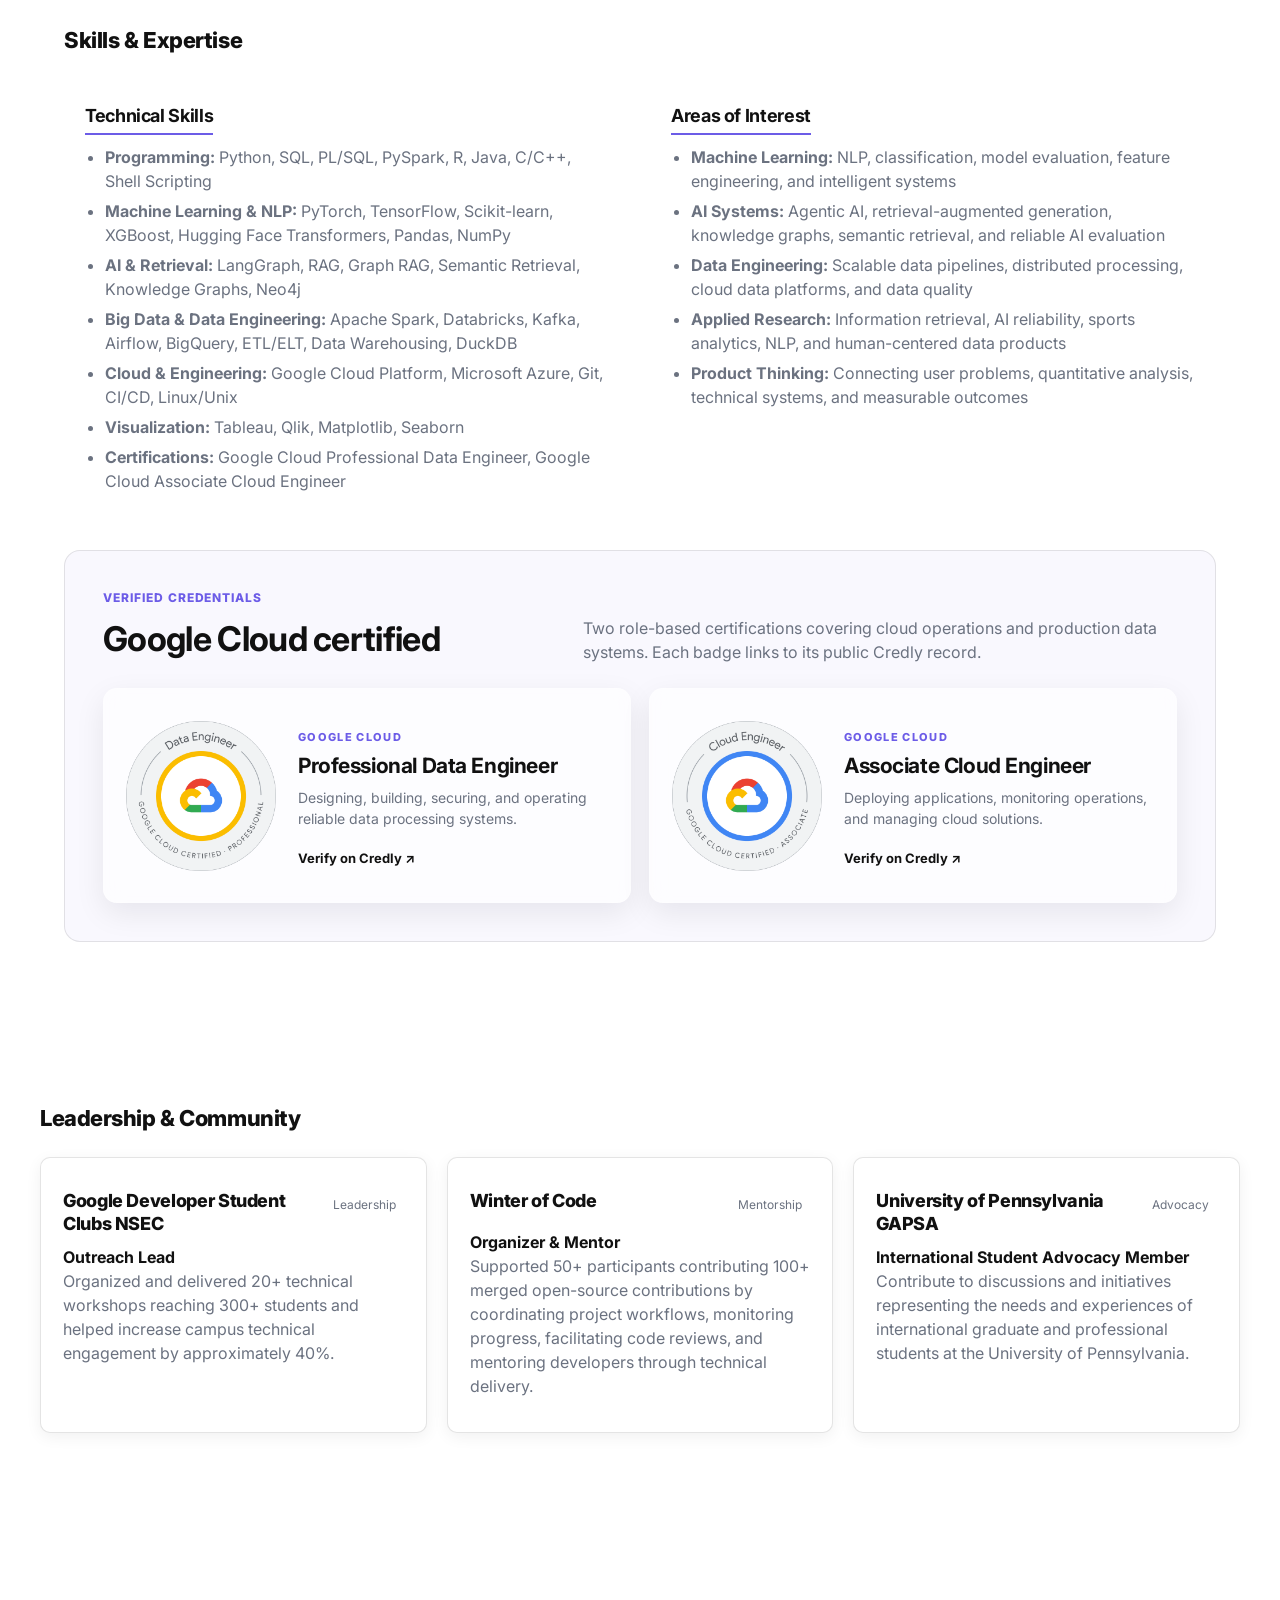
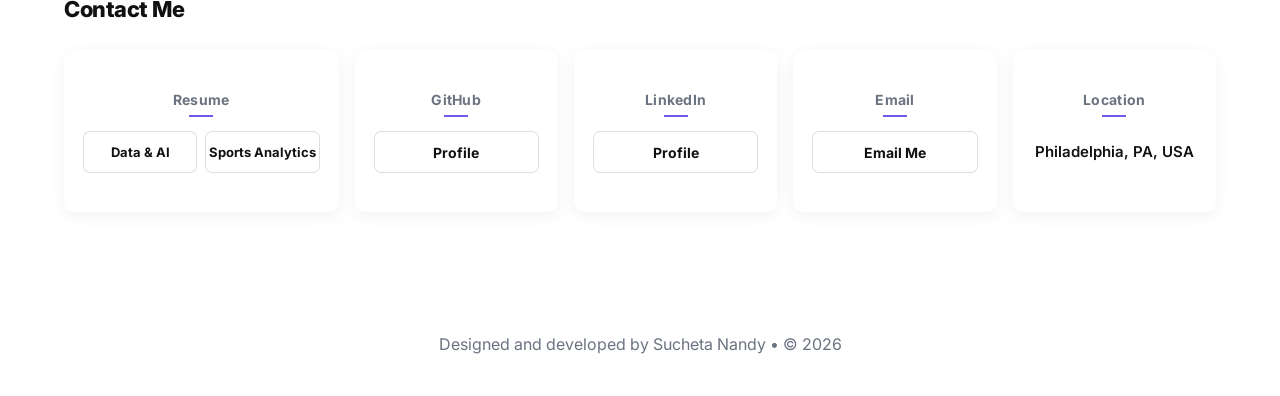
==== commit 7d94661c: "Add interactive sneaker drop systems lab" ====
--- a/index.html
+++ b/index.html
@@ -966,6 +966,30 @@
           <span class="note-read">Read the field note <span aria-hidden="true">→</span></span>
         </a>
       </div>
+
+      <a class="lab-feature fade-up" href="sneaker-drop-lab.html">
+        <div class="lab-feature-copy">
+          <span class="note-index">INTERACTIVE SYSTEMS LAB</span>
+          <h3>Can your sneaker drop survive 10:00:00?</h3>
+          <p>
+            Tune the crowd, bots, queue, inventory, and checkout safety rails.
+            Then watch burst traffic turn architecture decisions into customer outcomes.
+          </p>
+          <span class="note-read">Stress-test the launch <span aria-hidden="true">→</span></span>
+        </div>
+        <div class="lab-feature-visual" aria-hidden="true">
+          <div class="lab-feature-time">10:00:00</div>
+          <div class="lab-feature-bars">
+            <i style="--lab-bar: 92%"></i>
+            <i style="--lab-bar: 66%"></i>
+            <i style="--lab-bar: 43%"></i>
+            <i style="--lab-bar: 28%"></i>
+            <i style="--lab-bar: 17%"></i>
+          </div>
+          <div class="lab-feature-capacity"><span></span></div>
+          <small>50,000 requests • 500 pairs</small>
+        </div>
+      </a>
 
     </section>
 
--- a/style.css
+++ b/style.css
@@ -371,6 +371,30 @@
 }
 .featured-note .note-index { color: #7de4ef; }
 .note-read { display: inline-flex; gap: 8px; align-items: center; margin-top: 22px; font-weight: 800; }
+.lab-feature {
+  display: grid;
+  grid-template-columns: 1fr 0.72fr;
+  gap: 42px;
+  align-items: center;
+  margin-top: 22px;
+  padding: clamp(26px, 4vw, 46px);
+  color: inherit;
+  text-decoration: none;
+  border: 1px solid color-mix(in srgb, var(--brand) 20%, var(--glass-border));
+  border-radius: 20px;
+  background: color-mix(in srgb, var(--brand) 4%, var(--bg));
+  transition: transform 0.25s ease, box-shadow 0.25s ease, border-color 0.25s ease;
+}
+.lab-feature:hover { transform: translateY(-4px); border-color: color-mix(in srgb, var(--brand) 45%, transparent); box-shadow: 0 22px 46px rgba(2,6,23,0.10); }
+.lab-feature-copy h3 { margin: 10px 0 12px; font-size: clamp(26px, 4vw, 44px); line-height: 1.02; }
+.lab-feature-copy p { max-width: 720px; color: var(--muted); }
+.lab-feature-visual { padding: 24px; color: #fff; border-radius: 16px; background: #111426; }
+.lab-feature-time { color: #7de4ef; font-size: 13px; font-weight: 800; letter-spacing: 0.12em; }
+.lab-feature-bars { display: flex; align-items: end; gap: 8px; height: 120px; margin: 18px 0 12px; border-bottom: 1px solid rgba(255,255,255,0.16); }
+.lab-feature-bars i { flex: 1; height: var(--lab-bar); border-radius: 5px 5px 0 0; background: linear-gradient(180deg, #ff5f87, #6c5ce7); }
+.lab-feature-capacity { height: 8px; overflow: hidden; border-radius: 8px; background: rgba(255,255,255,0.12); }
+.lab-feature-capacity span { display: block; width: 31%; height: 100%; background: #7de4ef; }
+.lab-feature-visual small { display: block; margin-top: 12px; color: rgba(255,255,255,0.58); }
 
 .notes-hero {
   display: grid;
@@ -657,7 +681,8 @@
   .portrait-frame { width: 260px; height: 320px; }
   .notes-panel,
   .feature-story,
-  .curiosity-board { grid-template-columns: 1fr; }
+  .curiosity-board,
+  .lab-feature { grid-template-columns: 1fr; }
   .notes-panel { gap: 24px; padding: 22px; }
   .featured-note { min-height: 310px; }
   .notes-hero { padding-top: 140px; }
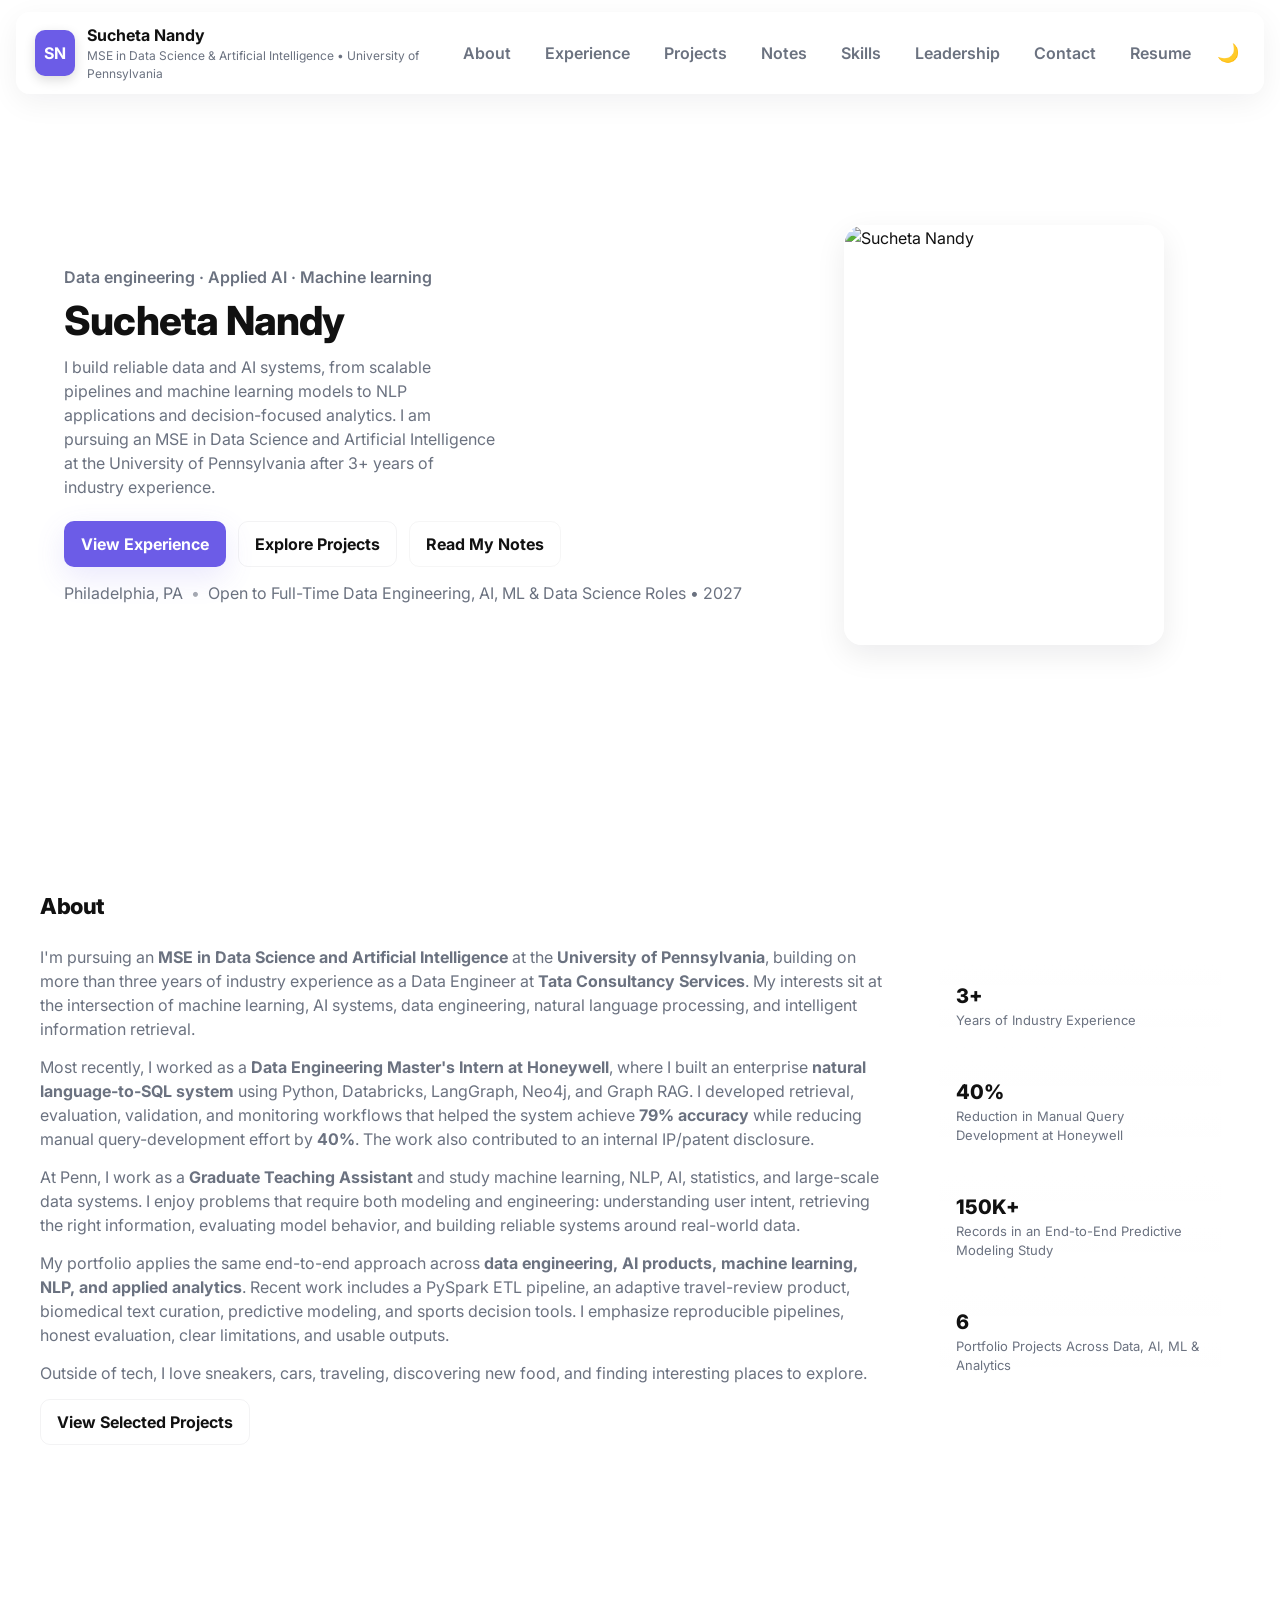
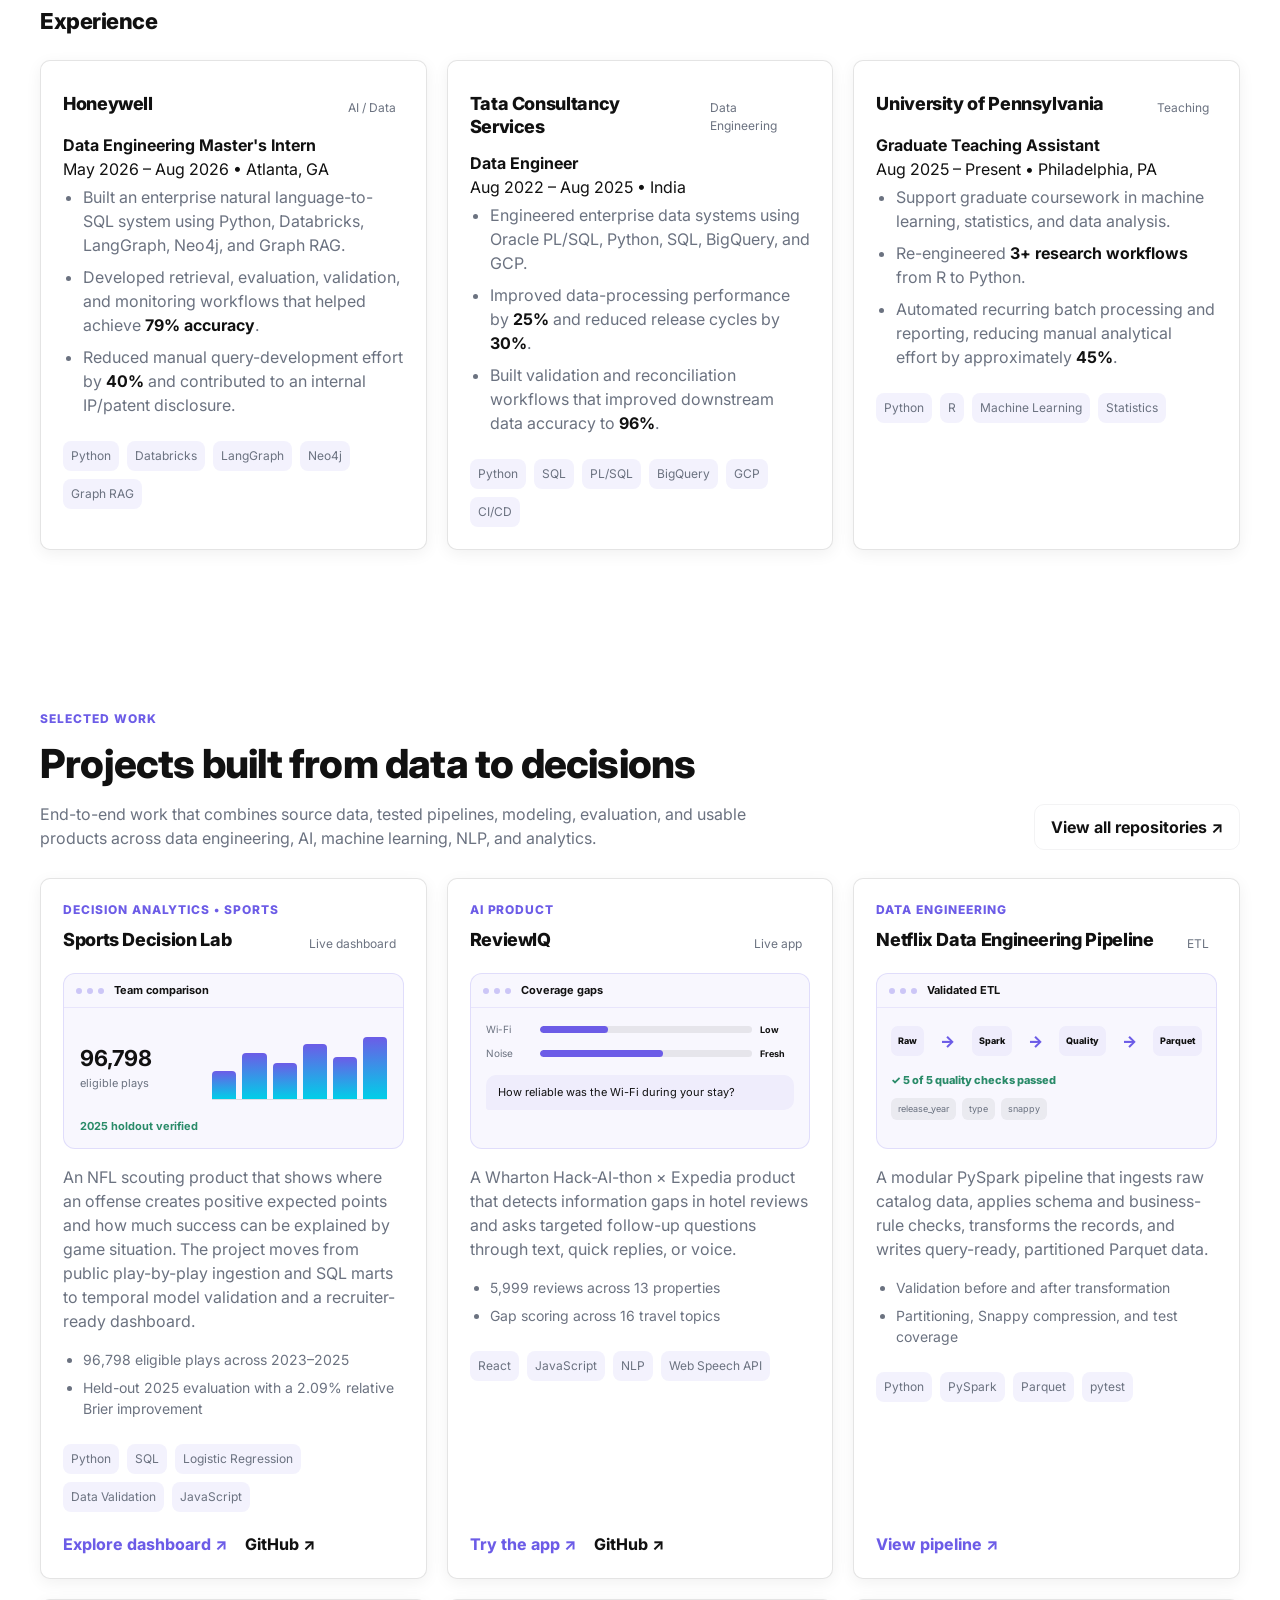
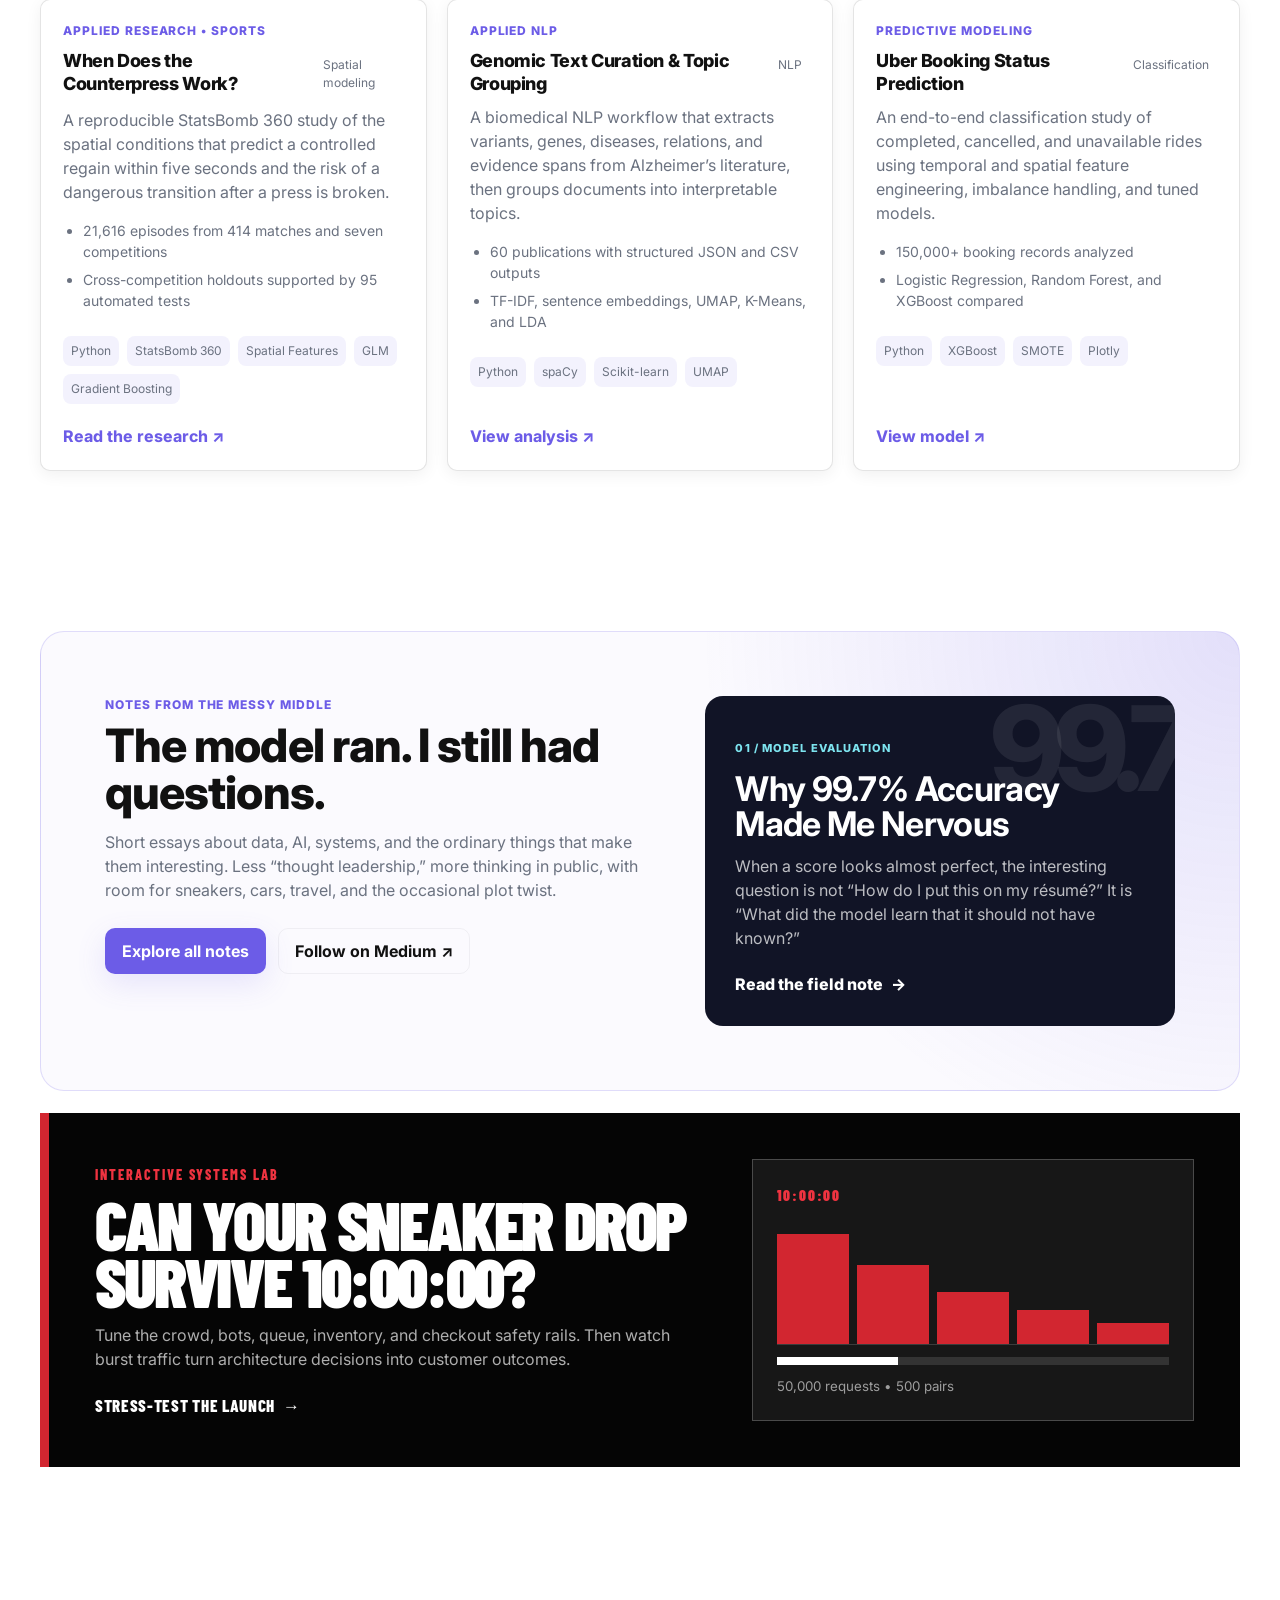
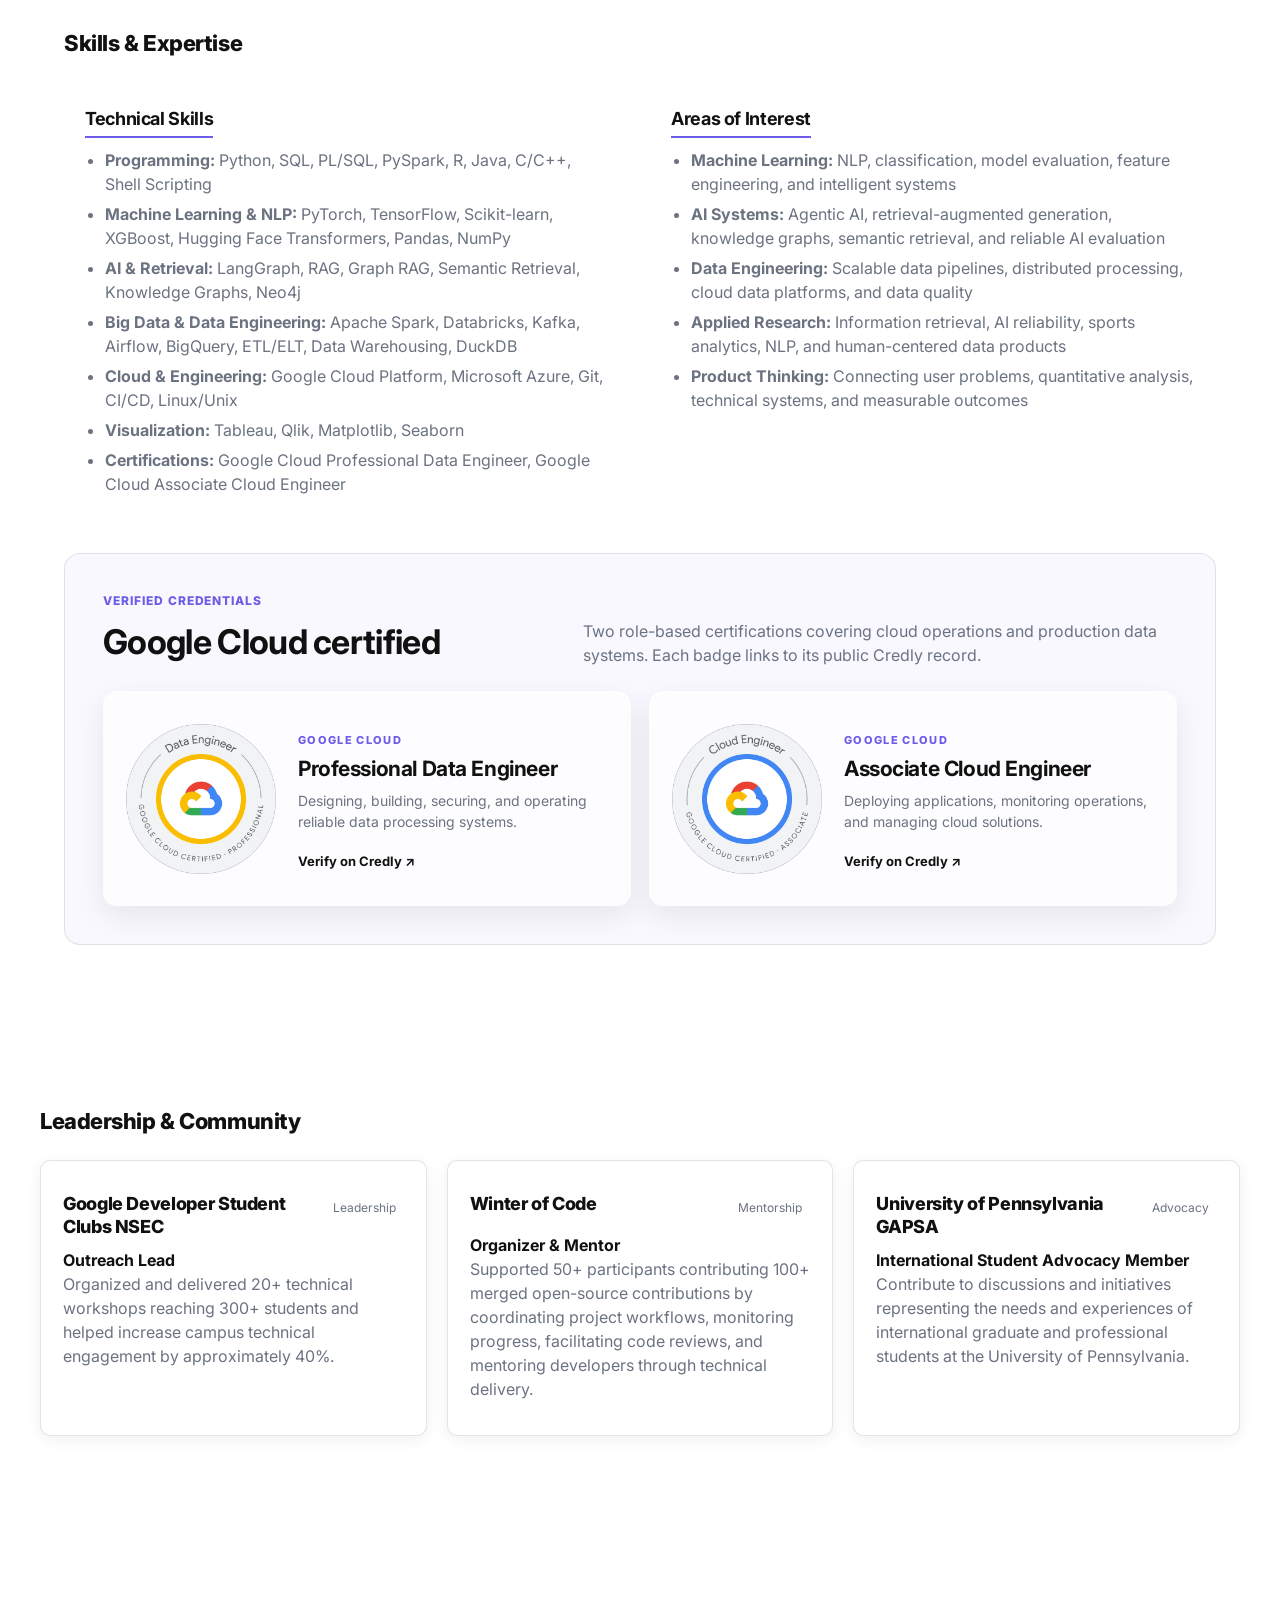
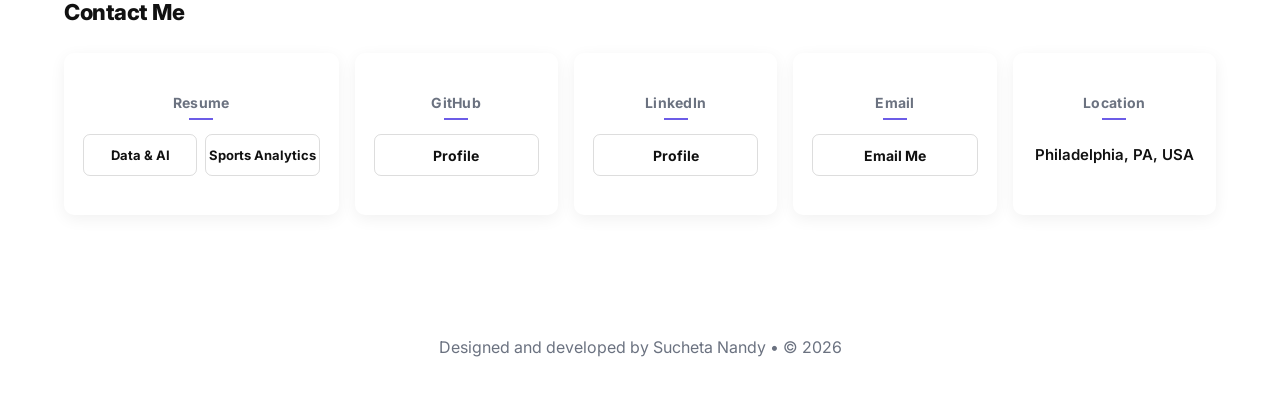
==== commit 61911d07: "Restyle sneaker lab with Nike Jordan visual language" ====
--- a/index.html
+++ b/index.html
@@ -44,7 +44,7 @@
   <link rel="preconnect" href="https://fonts.googleapis.com" />
   <link rel="preconnect" href="https://fonts.gstatic.com" crossorigin />
   <link
-    href="https://fonts.googleapis.com/css2?family=Inter:wght@400;500;600;700;800&display=swap"
+    href="https://fonts.googleapis.com/css2?family=Barlow+Condensed:wght@700;800;900&family=Inter:wght@400;500;600;700;800&display=swap"
     rel="stylesheet"
   />
 
--- a/style.css
+++ b/style.css
@@ -378,22 +378,25 @@
   align-items: center;
   margin-top: 22px;
   padding: clamp(26px, 4vw, 46px);
-  color: inherit;
+  color: #ffffff;
   text-decoration: none;
-  border: 1px solid color-mix(in srgb, var(--brand) 20%, var(--glass-border));
-  border-radius: 20px;
-  background: color-mix(in srgb, var(--brand) 4%, var(--bg));
+  border: 0;
+  border-left: 9px solid #d22630;
+  border-radius: 0;
+  background: #050505;
   transition: transform 0.25s ease, box-shadow 0.25s ease, border-color 0.25s ease;
 }
-.lab-feature:hover { transform: translateY(-4px); border-color: color-mix(in srgb, var(--brand) 45%, transparent); box-shadow: 0 22px 46px rgba(2,6,23,0.10); }
-.lab-feature-copy h3 { margin: 10px 0 12px; font-size: clamp(26px, 4vw, 44px); line-height: 1.02; }
-.lab-feature-copy p { max-width: 720px; color: var(--muted); }
-.lab-feature-visual { padding: 24px; color: #fff; border-radius: 16px; background: #111426; }
-.lab-feature-time { color: #7de4ef; font-size: 13px; font-weight: 800; letter-spacing: 0.12em; }
+.lab-feature:hover { transform: translateY(-4px); box-shadow: 0 22px 46px rgba(2,6,23,0.18); }
+.lab-feature .note-index { color: #ef3340; font-family: 'Barlow Condensed', 'Arial Narrow', sans-serif; font-size: 14px; letter-spacing: 0.14em; text-transform: uppercase; }
+.lab-feature-copy h3 { margin: 10px 0 12px; font-family: 'Barlow Condensed', 'Arial Narrow', sans-serif; font-size: clamp(40px, 6vw, 68px); font-weight: 900; line-height: 0.84; letter-spacing: -0.035em; text-transform: uppercase; }
+.lab-feature-copy p { max-width: 720px; color: rgba(255,255,255,0.68); }
+.lab-feature .note-read { color: #ffffff; font-family: 'Barlow Condensed', 'Arial Narrow', sans-serif; font-size: 17px; letter-spacing: 0.04em; text-transform: uppercase; }
+.lab-feature-visual { padding: 24px; color: #fff; border: 1px solid rgba(255,255,255,0.22); border-radius: 0; background: #171717; }
+.lab-feature-time { color: #ef3340; font-family: 'Barlow Condensed', 'Arial Narrow', sans-serif; font-size: 15px; font-weight: 900; letter-spacing: 0.12em; }
 .lab-feature-bars { display: flex; align-items: end; gap: 8px; height: 120px; margin: 18px 0 12px; border-bottom: 1px solid rgba(255,255,255,0.16); }
-.lab-feature-bars i { flex: 1; height: var(--lab-bar); border-radius: 5px 5px 0 0; background: linear-gradient(180deg, #ff5f87, #6c5ce7); }
-.lab-feature-capacity { height: 8px; overflow: hidden; border-radius: 8px; background: rgba(255,255,255,0.12); }
-.lab-feature-capacity span { display: block; width: 31%; height: 100%; background: #7de4ef; }
+.lab-feature-bars i { flex: 1; height: var(--lab-bar); border-radius: 0; background: #d22630; }
+.lab-feature-capacity { height: 8px; overflow: hidden; border-radius: 0; background: rgba(255,255,255,0.12); }
+.lab-feature-capacity span { display: block; width: 31%; height: 100%; background: #ffffff; }
 .lab-feature-visual small { display: block; margin-top: 12px; color: rgba(255,255,255,0.58); }
 
 .notes-hero {
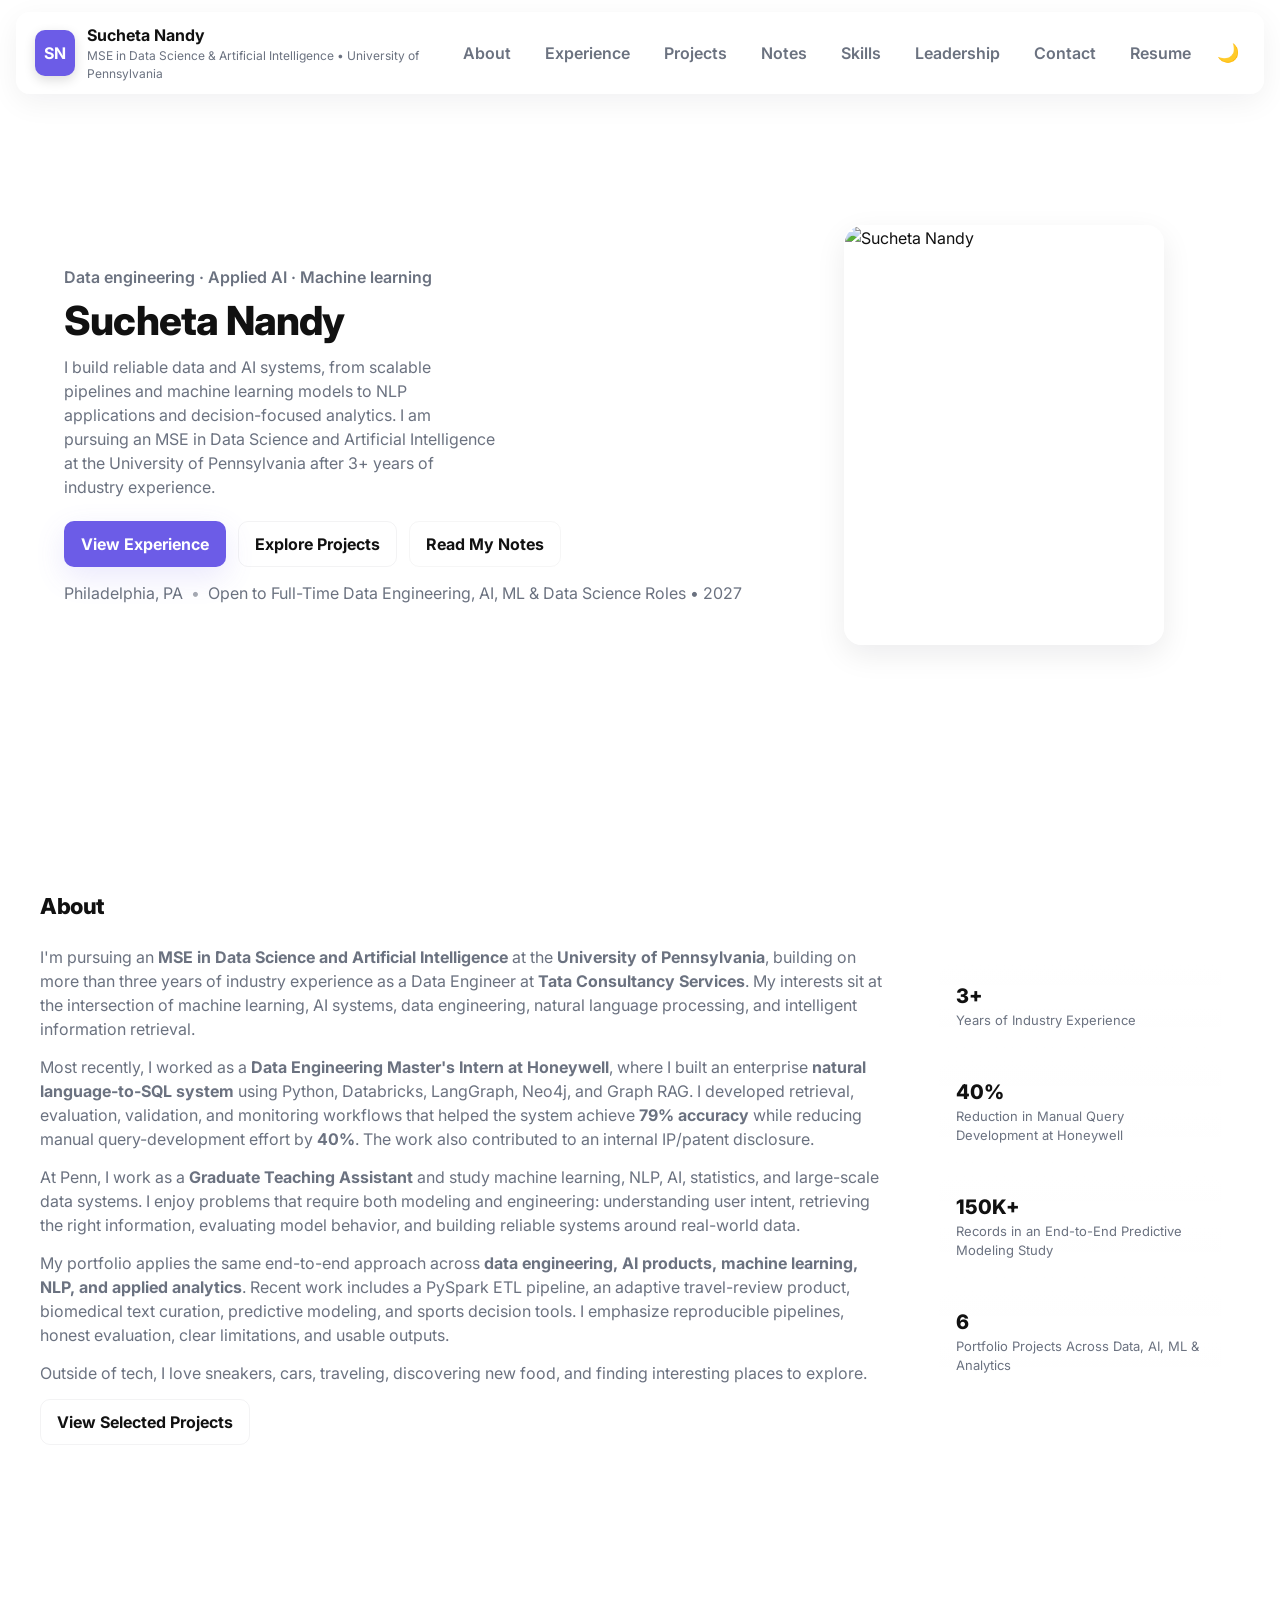
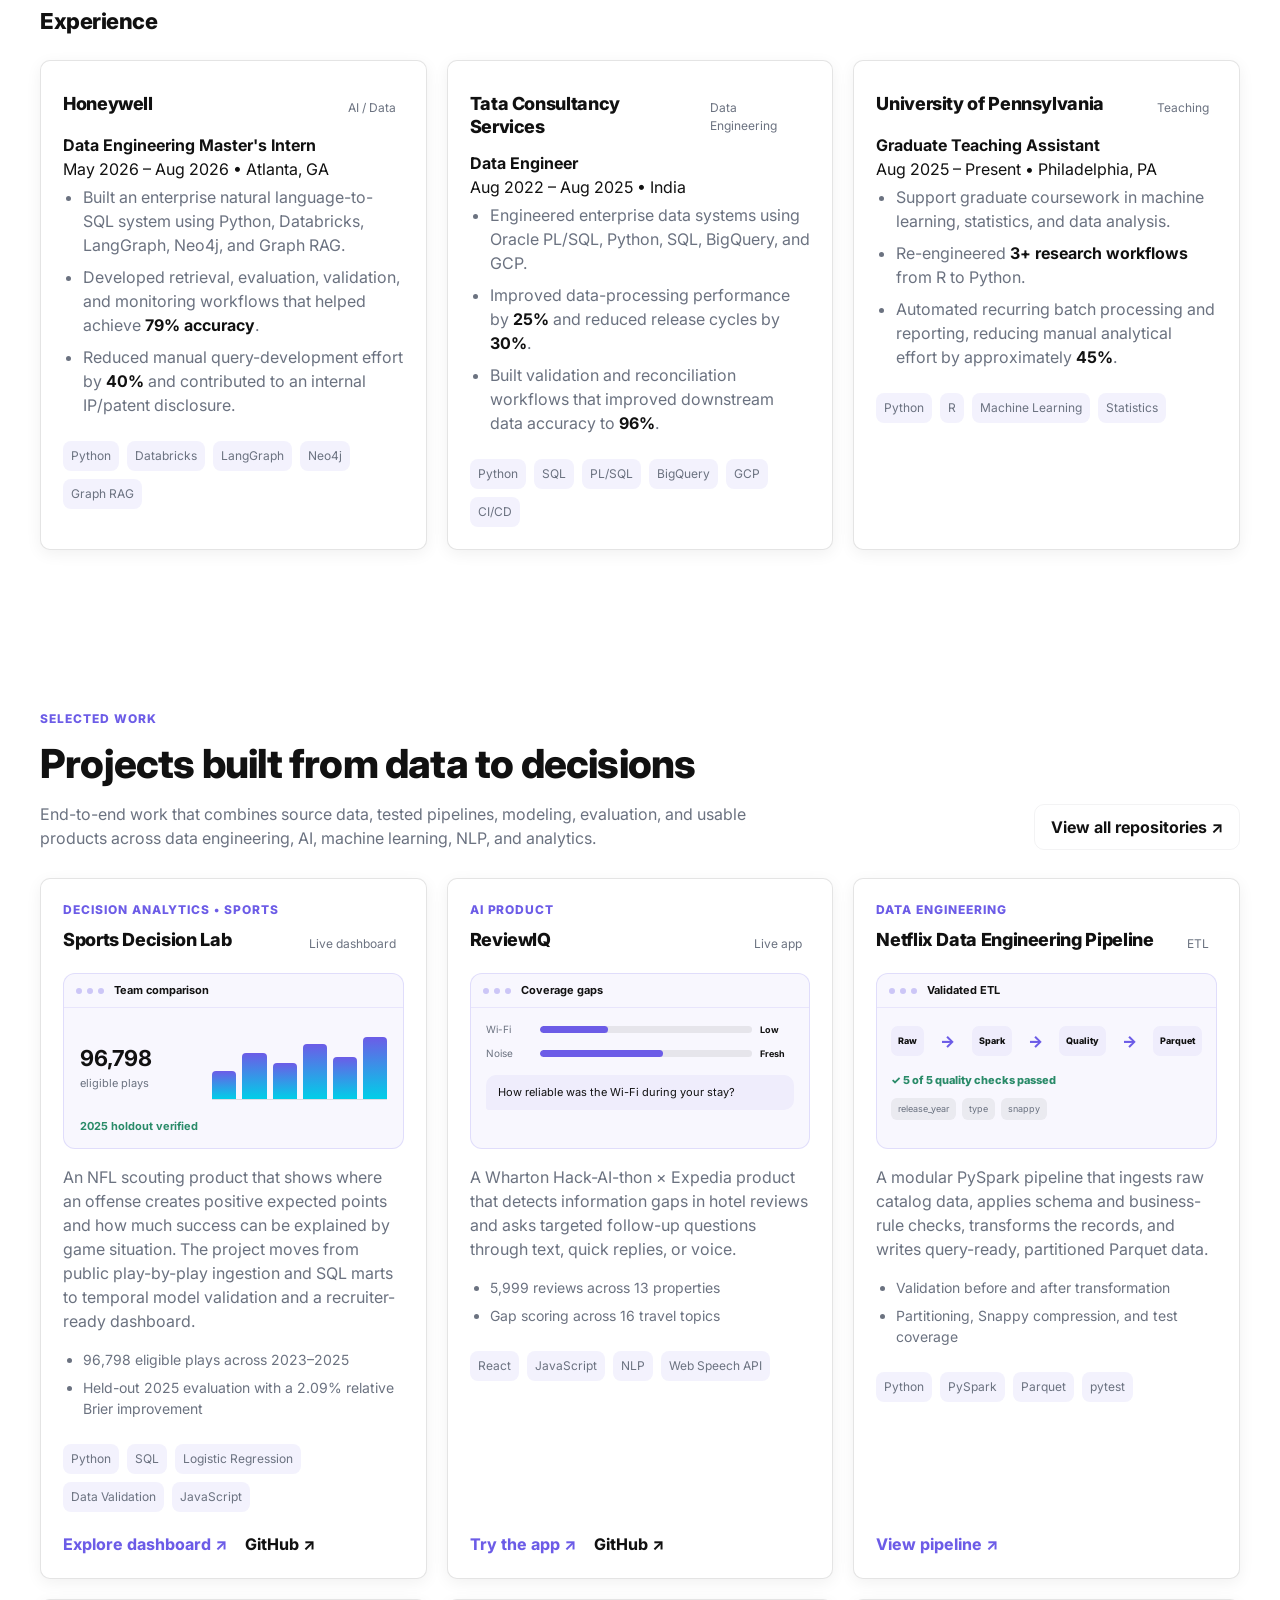
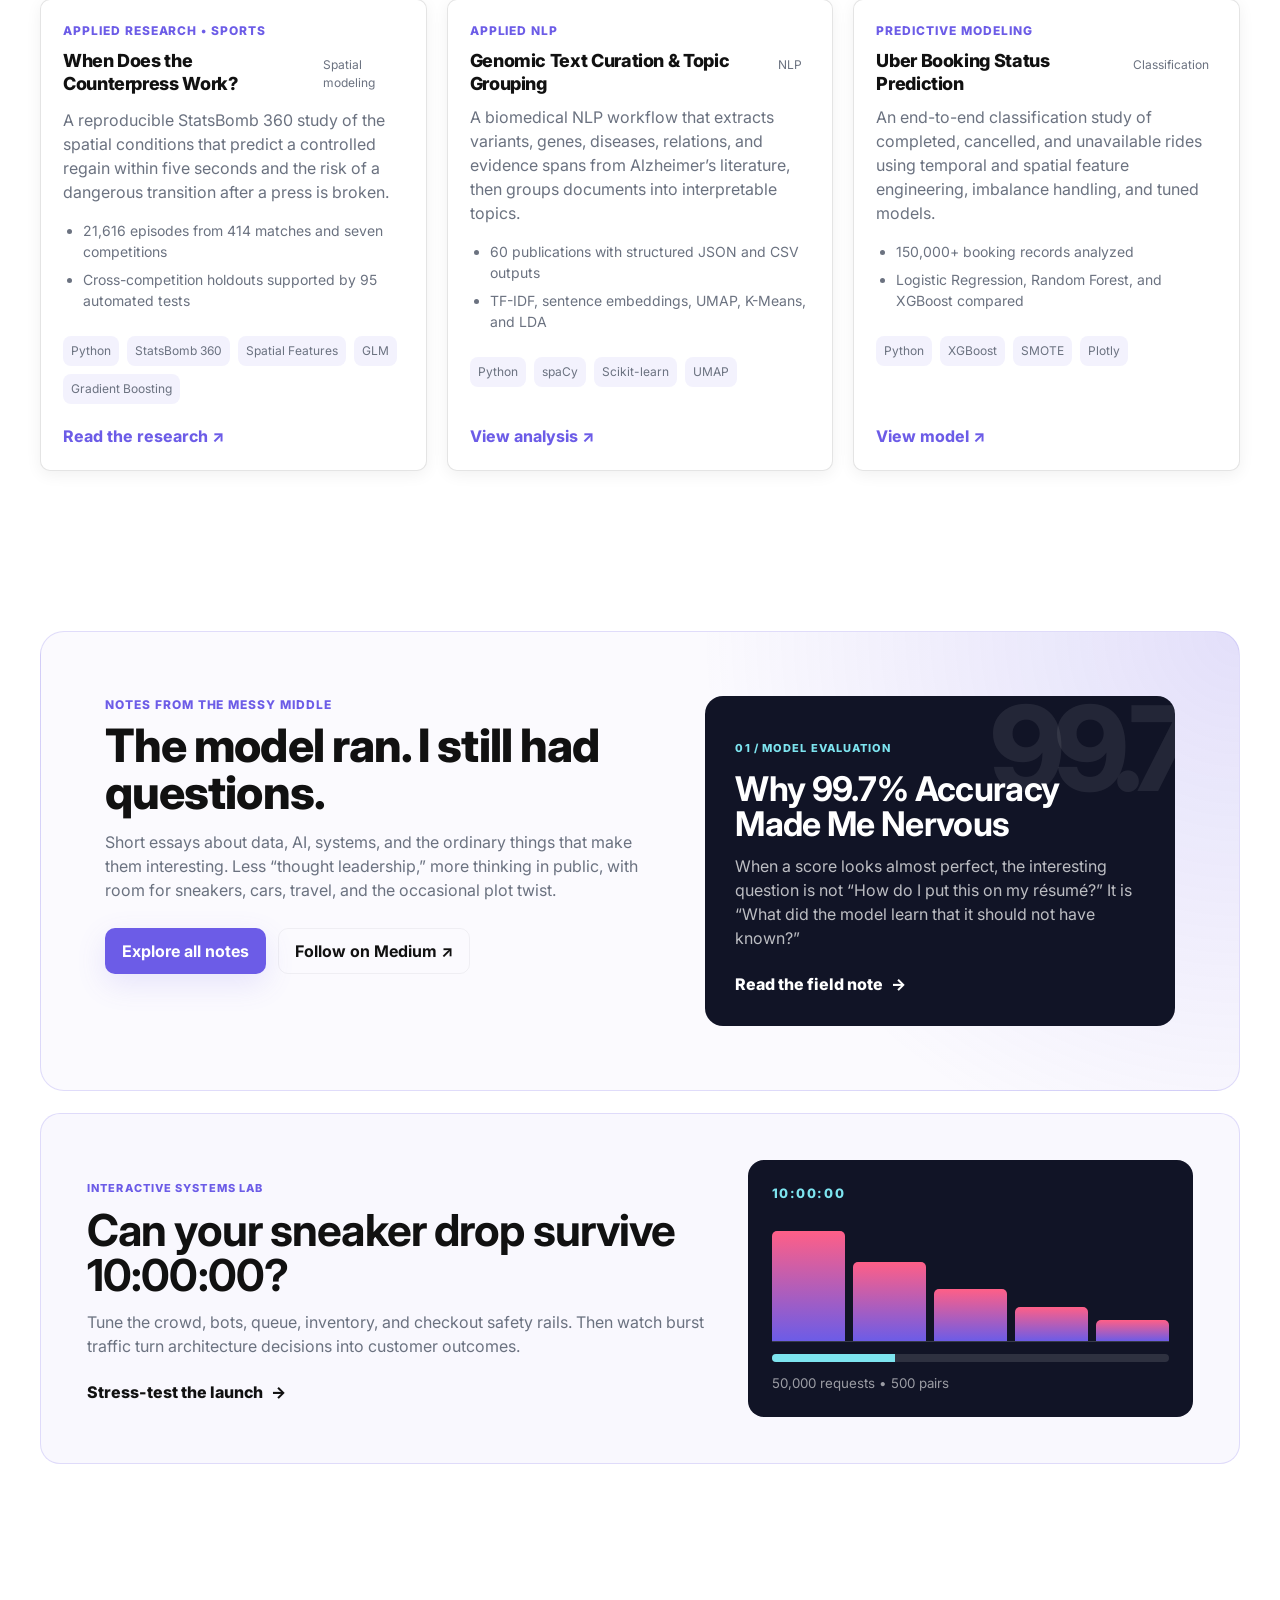
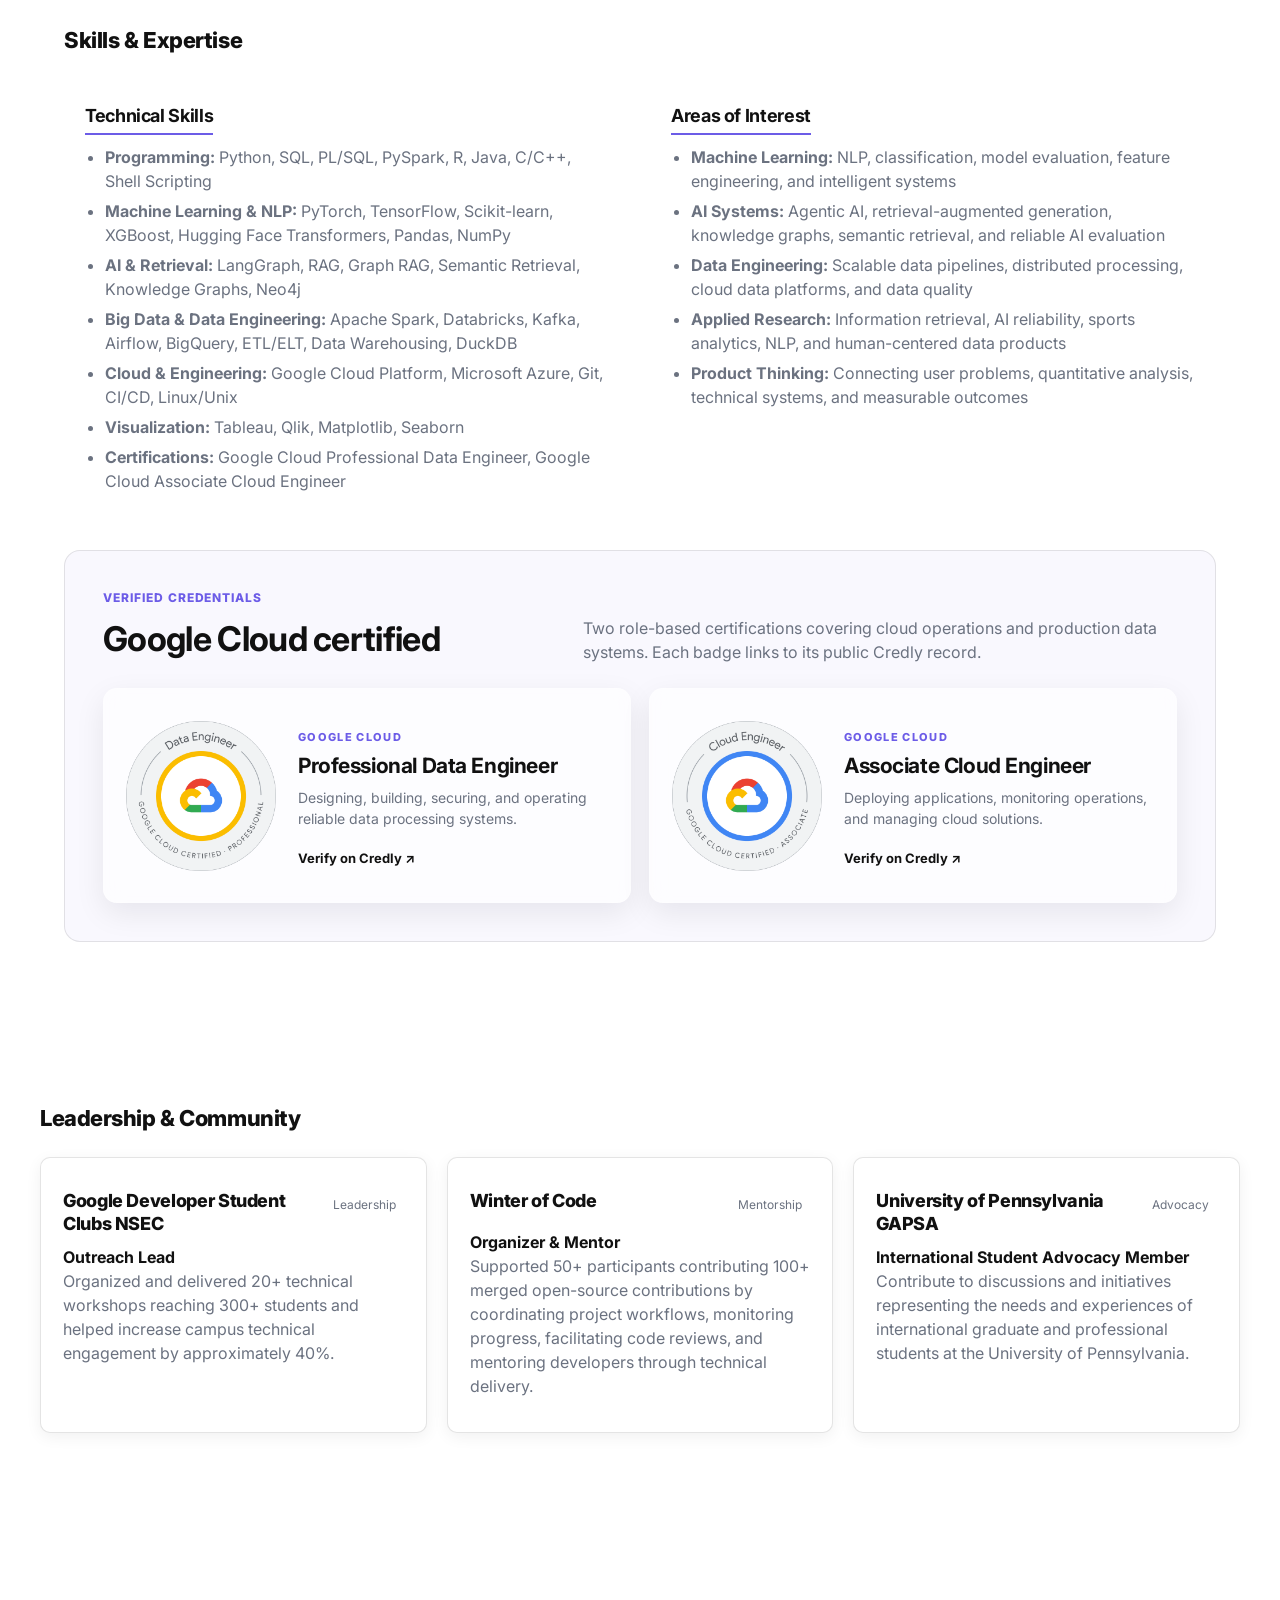
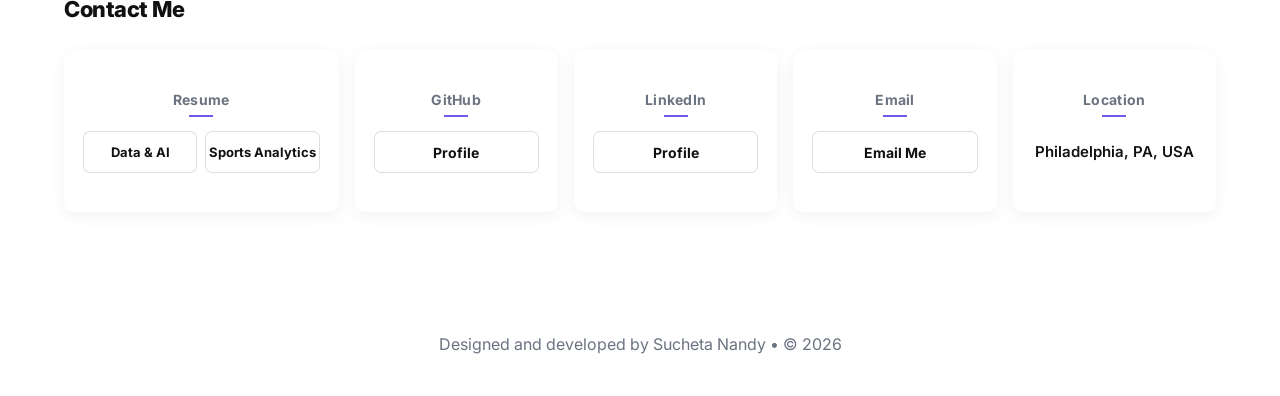
==== commit 690d7eda: "Restore portfolio styling on homepage lab card" ====
--- a/index.html
+++ b/index.html
@@ -44,7 +44,7 @@
   <link rel="preconnect" href="https://fonts.googleapis.com" />
   <link rel="preconnect" href="https://fonts.gstatic.com" crossorigin />
   <link
-    href="https://fonts.googleapis.com/css2?family=Barlow+Condensed:wght@700;800;900&family=Inter:wght@400;500;600;700;800&display=swap"
+    href="https://fonts.googleapis.com/css2?family=Inter:wght@400;500;600;700;800&display=swap"
     rel="stylesheet"
   />
 
--- a/style.css
+++ b/style.css
@@ -378,25 +378,22 @@
   align-items: center;
   margin-top: 22px;
   padding: clamp(26px, 4vw, 46px);
-  color: #ffffff;
+  color: inherit;
   text-decoration: none;
-  border: 0;
-  border-left: 9px solid #d22630;
-  border-radius: 0;
-  background: #050505;
+  border: 1px solid color-mix(in srgb, var(--brand) 20%, var(--glass-border));
+  border-radius: 20px;
+  background: color-mix(in srgb, var(--brand) 4%, var(--bg));
   transition: transform 0.25s ease, box-shadow 0.25s ease, border-color 0.25s ease;
 }
-.lab-feature:hover { transform: translateY(-4px); box-shadow: 0 22px 46px rgba(2,6,23,0.18); }
-.lab-feature .note-index { color: #ef3340; font-family: 'Barlow Condensed', 'Arial Narrow', sans-serif; font-size: 14px; letter-spacing: 0.14em; text-transform: uppercase; }
-.lab-feature-copy h3 { margin: 10px 0 12px; font-family: 'Barlow Condensed', 'Arial Narrow', sans-serif; font-size: clamp(40px, 6vw, 68px); font-weight: 900; line-height: 0.84; letter-spacing: -0.035em; text-transform: uppercase; }
-.lab-feature-copy p { max-width: 720px; color: rgba(255,255,255,0.68); }
-.lab-feature .note-read { color: #ffffff; font-family: 'Barlow Condensed', 'Arial Narrow', sans-serif; font-size: 17px; letter-spacing: 0.04em; text-transform: uppercase; }
-.lab-feature-visual { padding: 24px; color: #fff; border: 1px solid rgba(255,255,255,0.22); border-radius: 0; background: #171717; }
-.lab-feature-time { color: #ef3340; font-family: 'Barlow Condensed', 'Arial Narrow', sans-serif; font-size: 15px; font-weight: 900; letter-spacing: 0.12em; }
+.lab-feature:hover { transform: translateY(-4px); border-color: color-mix(in srgb, var(--brand) 45%, transparent); box-shadow: 0 22px 46px rgba(2,6,23,0.10); }
+.lab-feature-copy h3 { margin: 10px 0 12px; font-size: clamp(26px, 4vw, 44px); line-height: 1.02; }
+.lab-feature-copy p { max-width: 720px; color: var(--muted); }
+.lab-feature-visual { padding: 24px; color: #fff; border-radius: 16px; background: #111426; }
+.lab-feature-time { color: #7de4ef; font-size: 13px; font-weight: 800; letter-spacing: 0.12em; }
 .lab-feature-bars { display: flex; align-items: end; gap: 8px; height: 120px; margin: 18px 0 12px; border-bottom: 1px solid rgba(255,255,255,0.16); }
-.lab-feature-bars i { flex: 1; height: var(--lab-bar); border-radius: 0; background: #d22630; }
-.lab-feature-capacity { height: 8px; overflow: hidden; border-radius: 0; background: rgba(255,255,255,0.12); }
-.lab-feature-capacity span { display: block; width: 31%; height: 100%; background: #ffffff; }
+.lab-feature-bars i { flex: 1; height: var(--lab-bar); border-radius: 5px 5px 0 0; background: linear-gradient(180deg, #ff5f87, #6c5ce7); }
+.lab-feature-capacity { height: 8px; overflow: hidden; border-radius: 8px; background: rgba(255,255,255,0.12); }
+.lab-feature-capacity span { display: block; width: 31%; height: 100%; background: #7de4ef; }
 .lab-feature-visual small { display: block; margin-top: 12px; color: rgba(255,255,255,0.58); }
 
 .notes-hero {
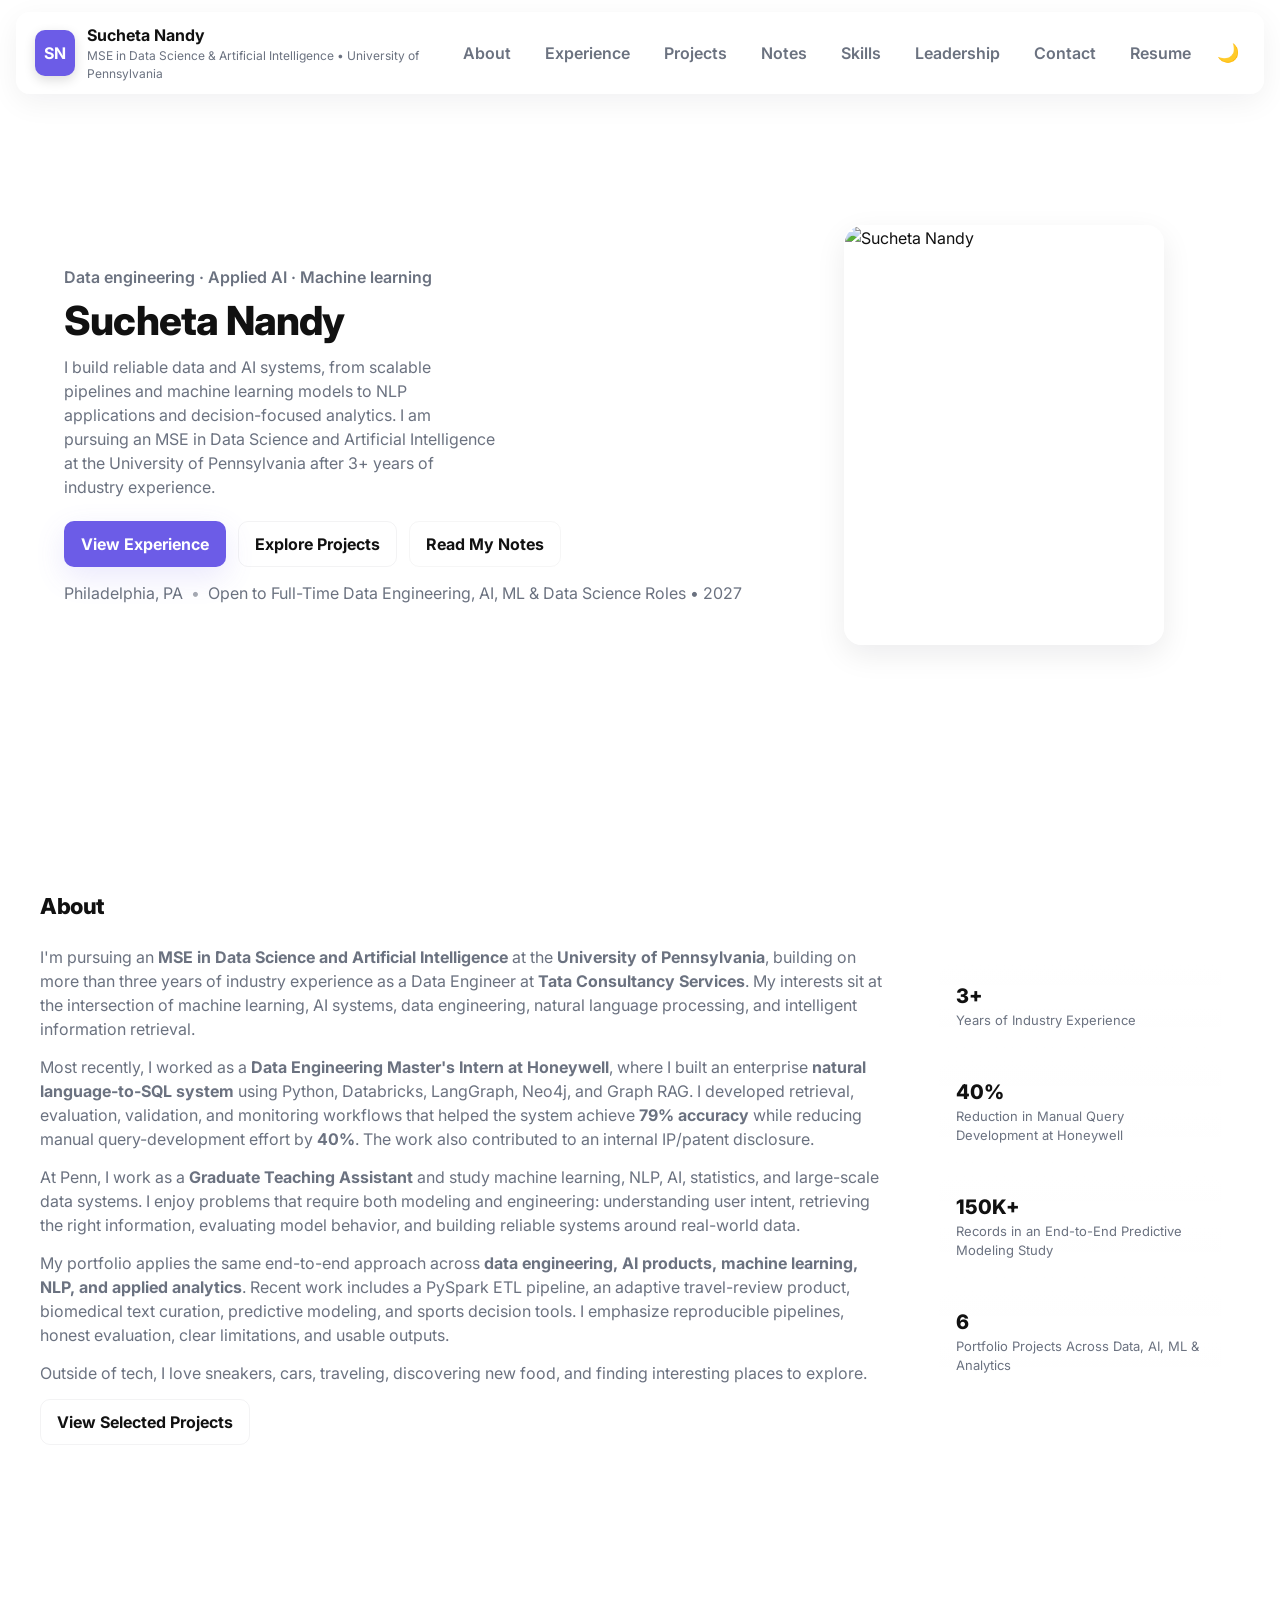
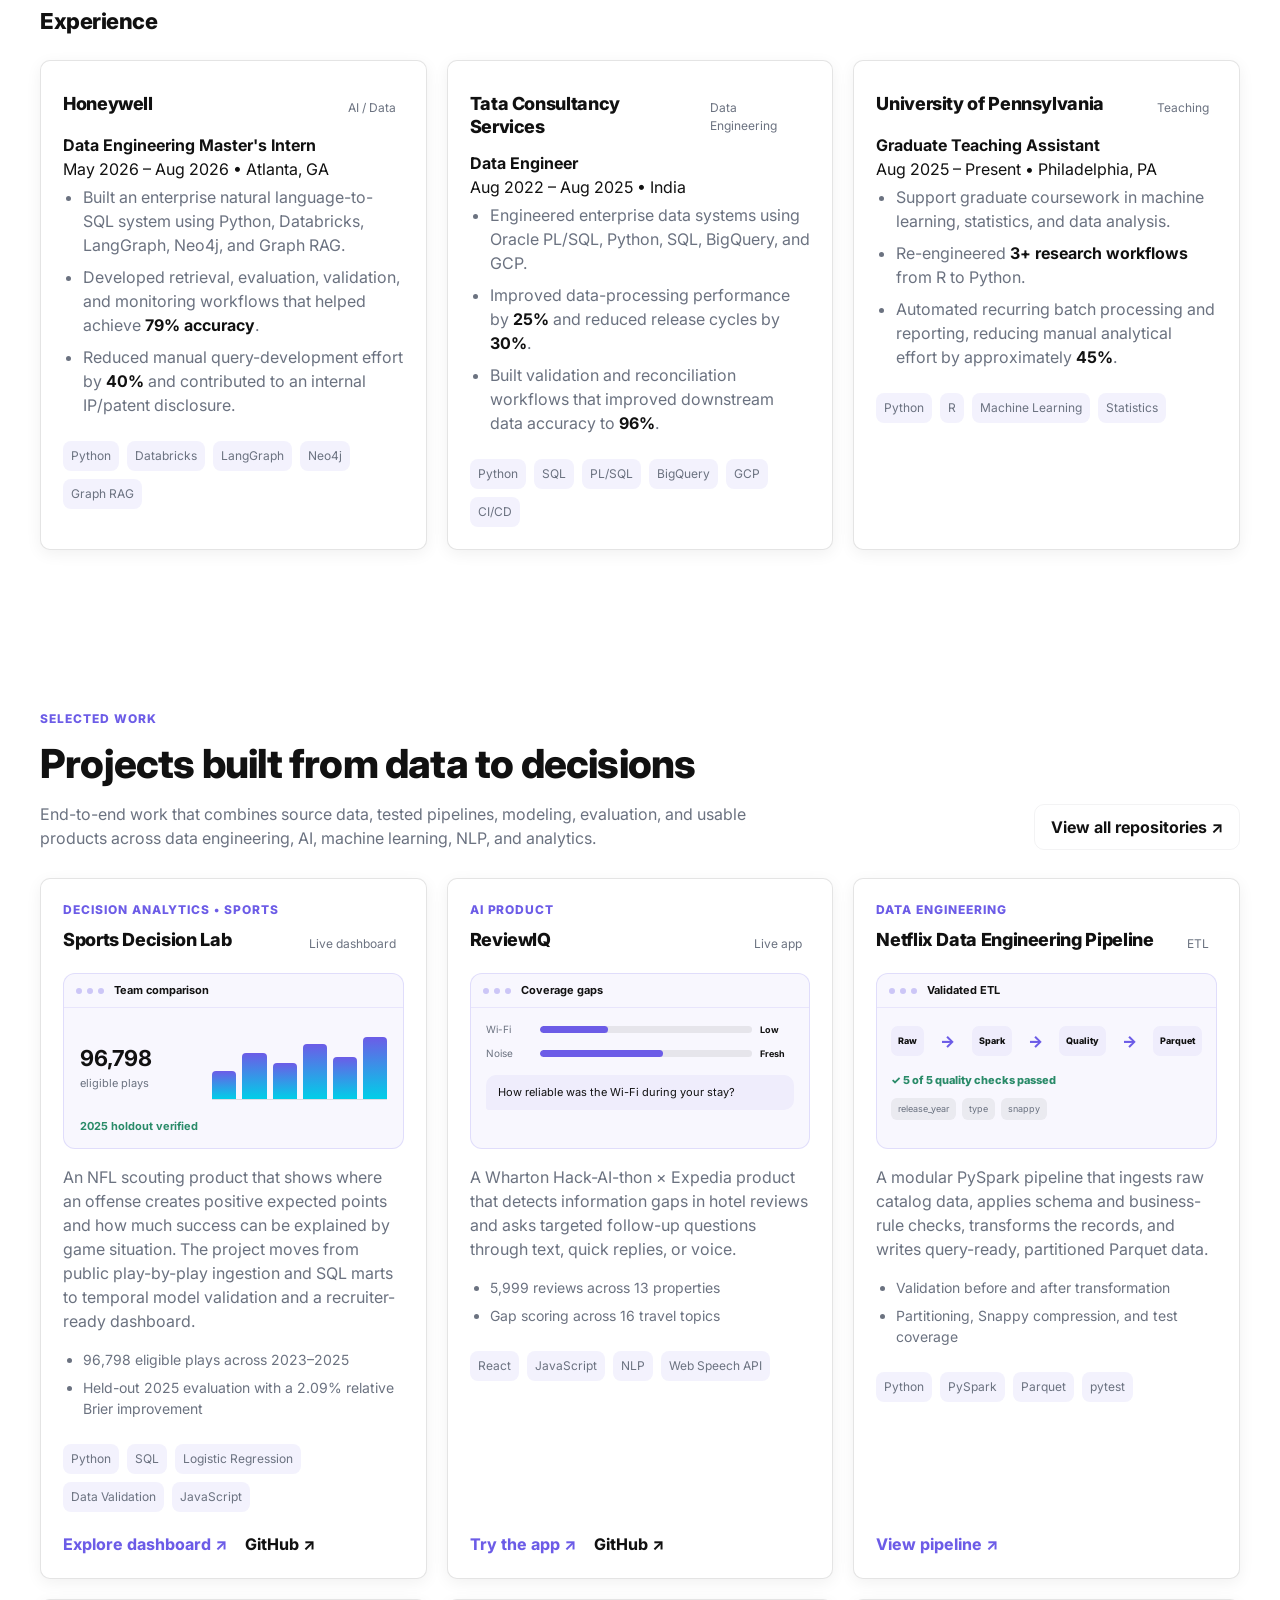
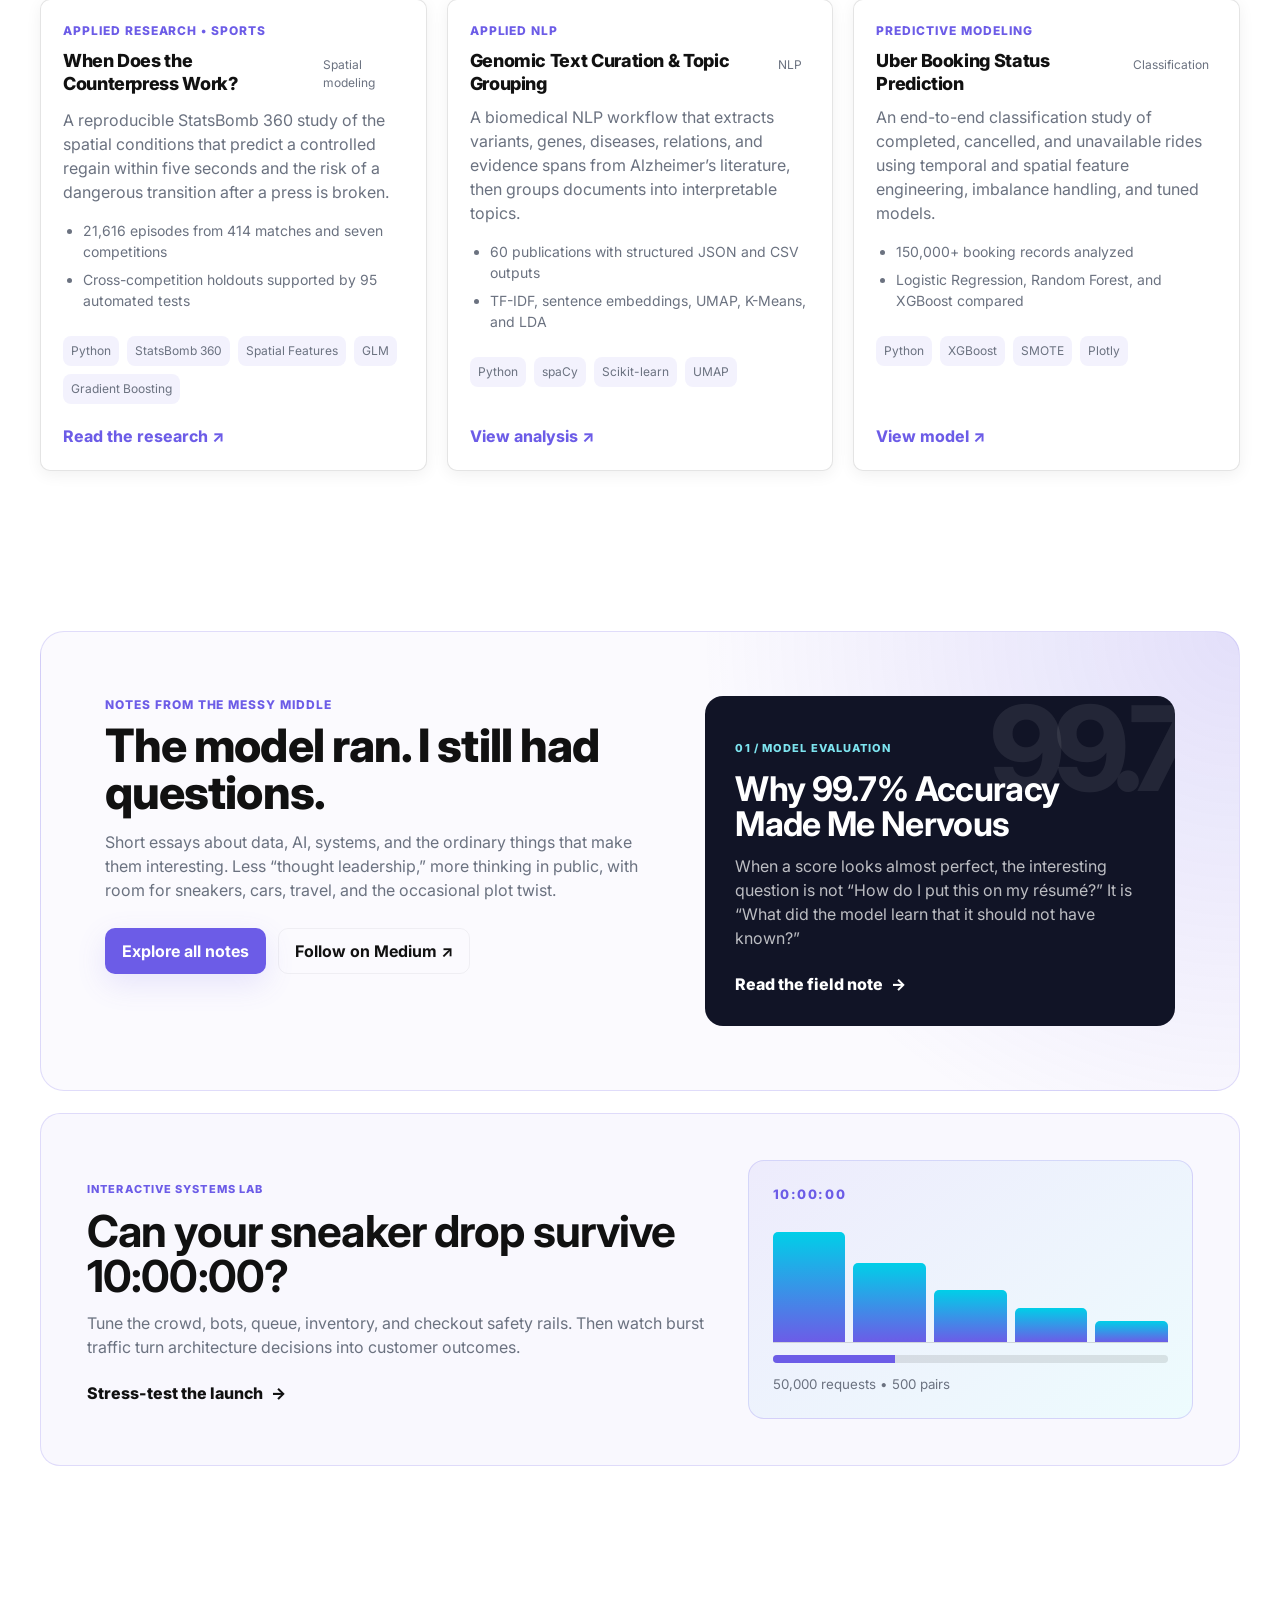
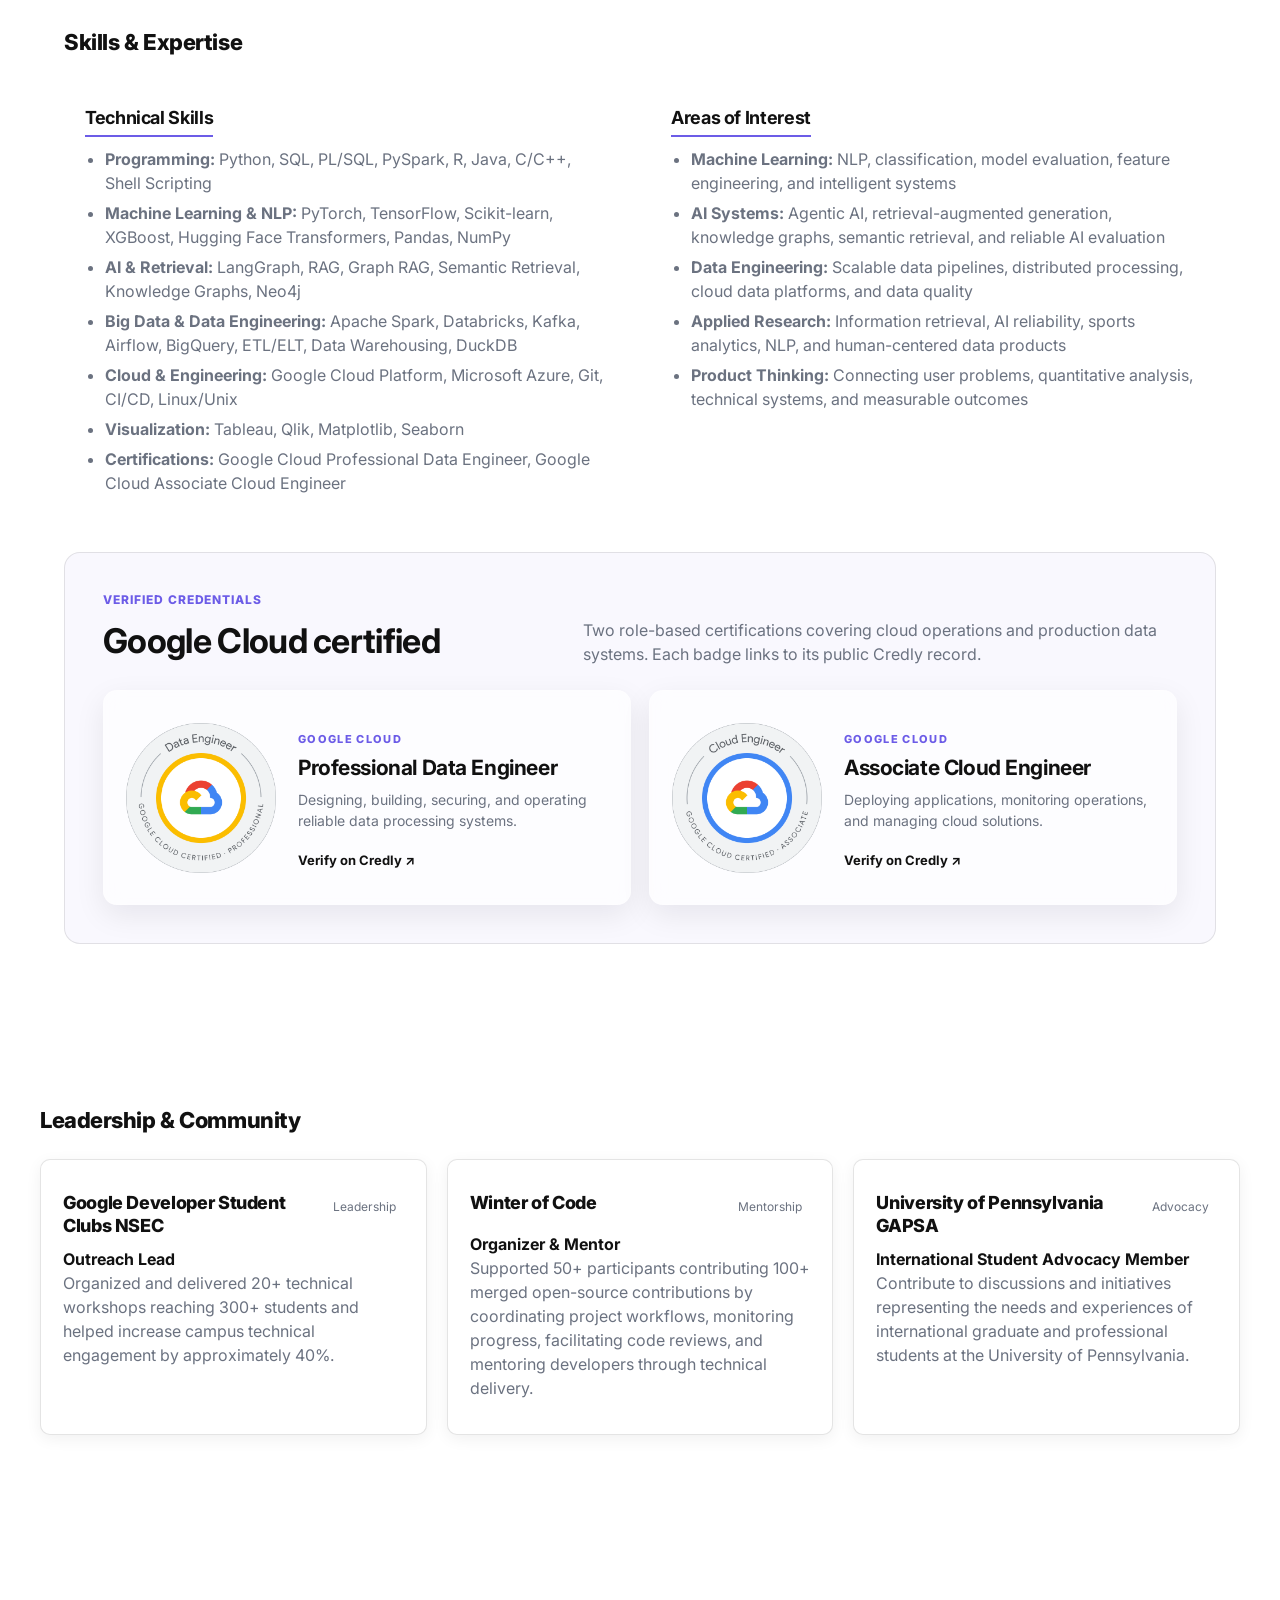
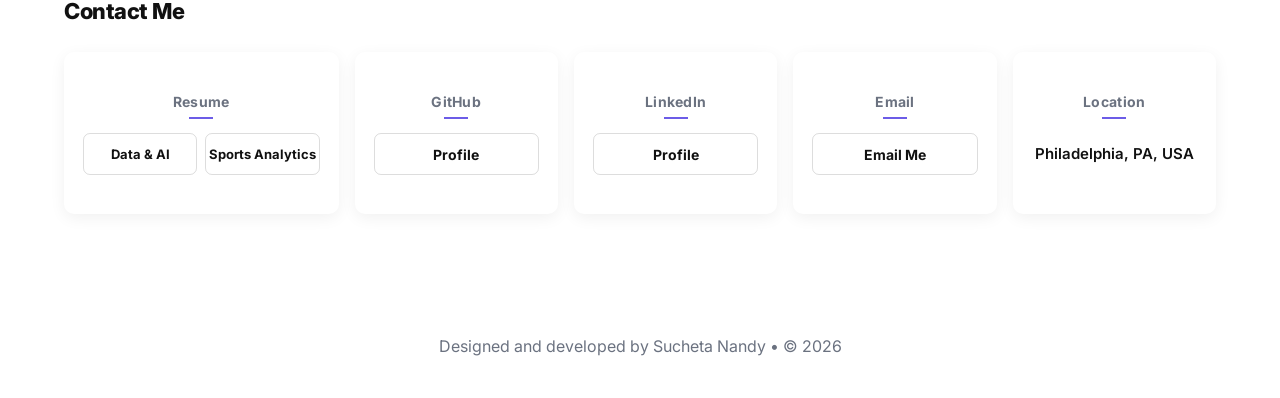
==== commit 3427fbea: "Fix homepage lab card styling and cache version" ====
--- a/index.html
+++ b/index.html
@@ -50,7 +50,7 @@
 
   <link
     rel="stylesheet"
-    href="style.css?v=20261109-2"
+    href="style.css?v=20261109-7"
   />
 </head>
 
--- a/style.css
+++ b/style.css
@@ -388,13 +388,19 @@
 .lab-feature:hover { transform: translateY(-4px); border-color: color-mix(in srgb, var(--brand) 45%, transparent); box-shadow: 0 22px 46px rgba(2,6,23,0.10); }
 .lab-feature-copy h3 { margin: 10px 0 12px; font-size: clamp(26px, 4vw, 44px); line-height: 1.02; }
 .lab-feature-copy p { max-width: 720px; color: var(--muted); }
-.lab-feature-visual { padding: 24px; color: #fff; border-radius: 16px; background: #111426; }
-.lab-feature-time { color: #7de4ef; font-size: 13px; font-weight: 800; letter-spacing: 0.12em; }
-.lab-feature-bars { display: flex; align-items: end; gap: 8px; height: 120px; margin: 18px 0 12px; border-bottom: 1px solid rgba(255,255,255,0.16); }
-.lab-feature-bars i { flex: 1; height: var(--lab-bar); border-radius: 5px 5px 0 0; background: linear-gradient(180deg, #ff5f87, #6c5ce7); }
-.lab-feature-capacity { height: 8px; overflow: hidden; border-radius: 8px; background: rgba(255,255,255,0.12); }
-.lab-feature-capacity span { display: block; width: 31%; height: 100%; background: #7de4ef; }
-.lab-feature-visual small { display: block; margin-top: 12px; color: rgba(255,255,255,0.58); }
+.lab-feature-visual {
+  padding: 24px;
+  color: var(--fg);
+  border: 1px solid color-mix(in srgb, var(--brand) 22%, var(--glass-border));
+  border-radius: 16px;
+  background: linear-gradient(145deg, color-mix(in srgb, var(--brand) 12%, var(--bg)), color-mix(in srgb, #00cfe8 7%, var(--bg)));
+}
+.lab-feature-time { color: var(--brand); font-size: 13px; font-weight: 800; letter-spacing: 0.12em; }
+.lab-feature-bars { display: flex; align-items: end; gap: 8px; height: 120px; margin: 18px 0 12px; border-bottom: 1px solid color-mix(in srgb, var(--fg) 14%, transparent); }
+.lab-feature-bars i { flex: 1; height: var(--lab-bar); border-radius: 5px 5px 0 0; background: linear-gradient(180deg, #00cfe8, var(--brand)); }
+.lab-feature-capacity { height: 8px; overflow: hidden; border-radius: 8px; background: color-mix(in srgb, var(--fg) 10%, transparent); }
+.lab-feature-capacity span { display: block; width: 31%; height: 100%; background: var(--brand); }
+.lab-feature-visual small { display: block; margin-top: 12px; color: var(--muted); }
 
 .notes-hero {
   display: grid;
